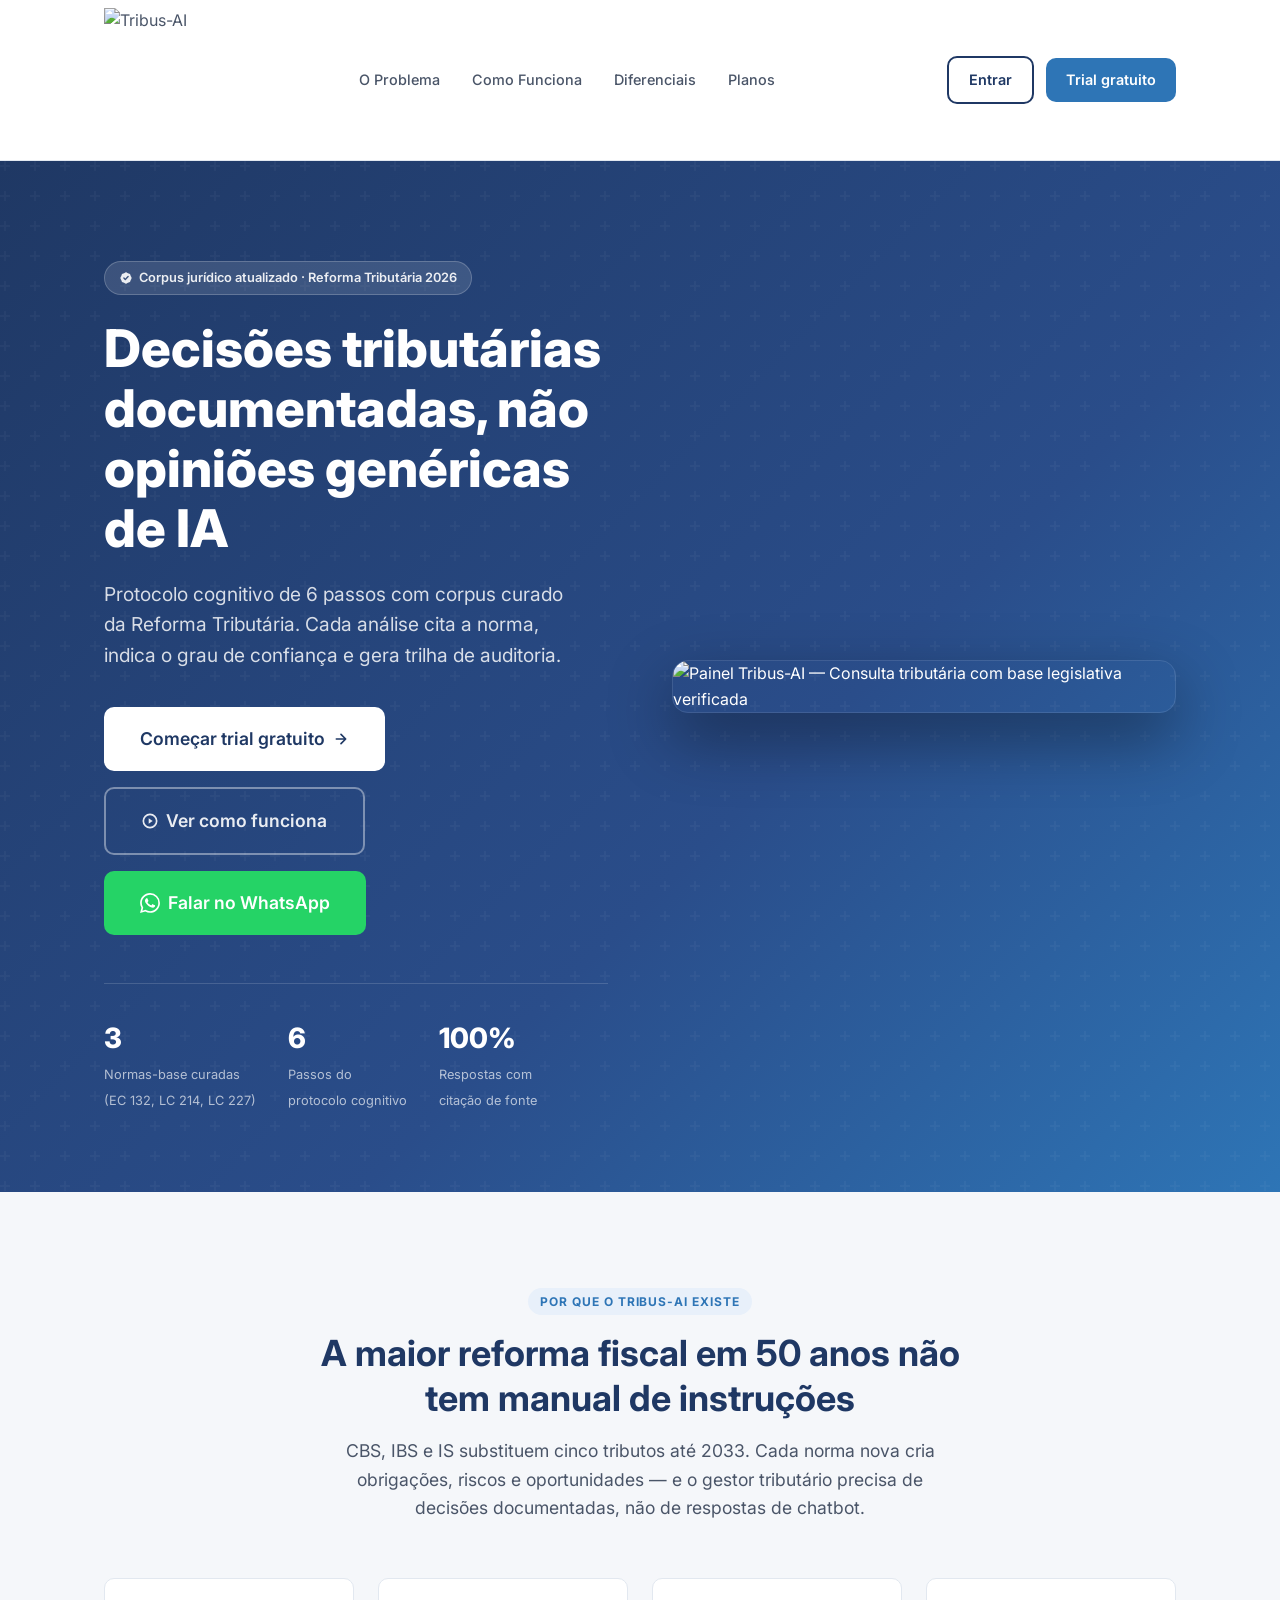
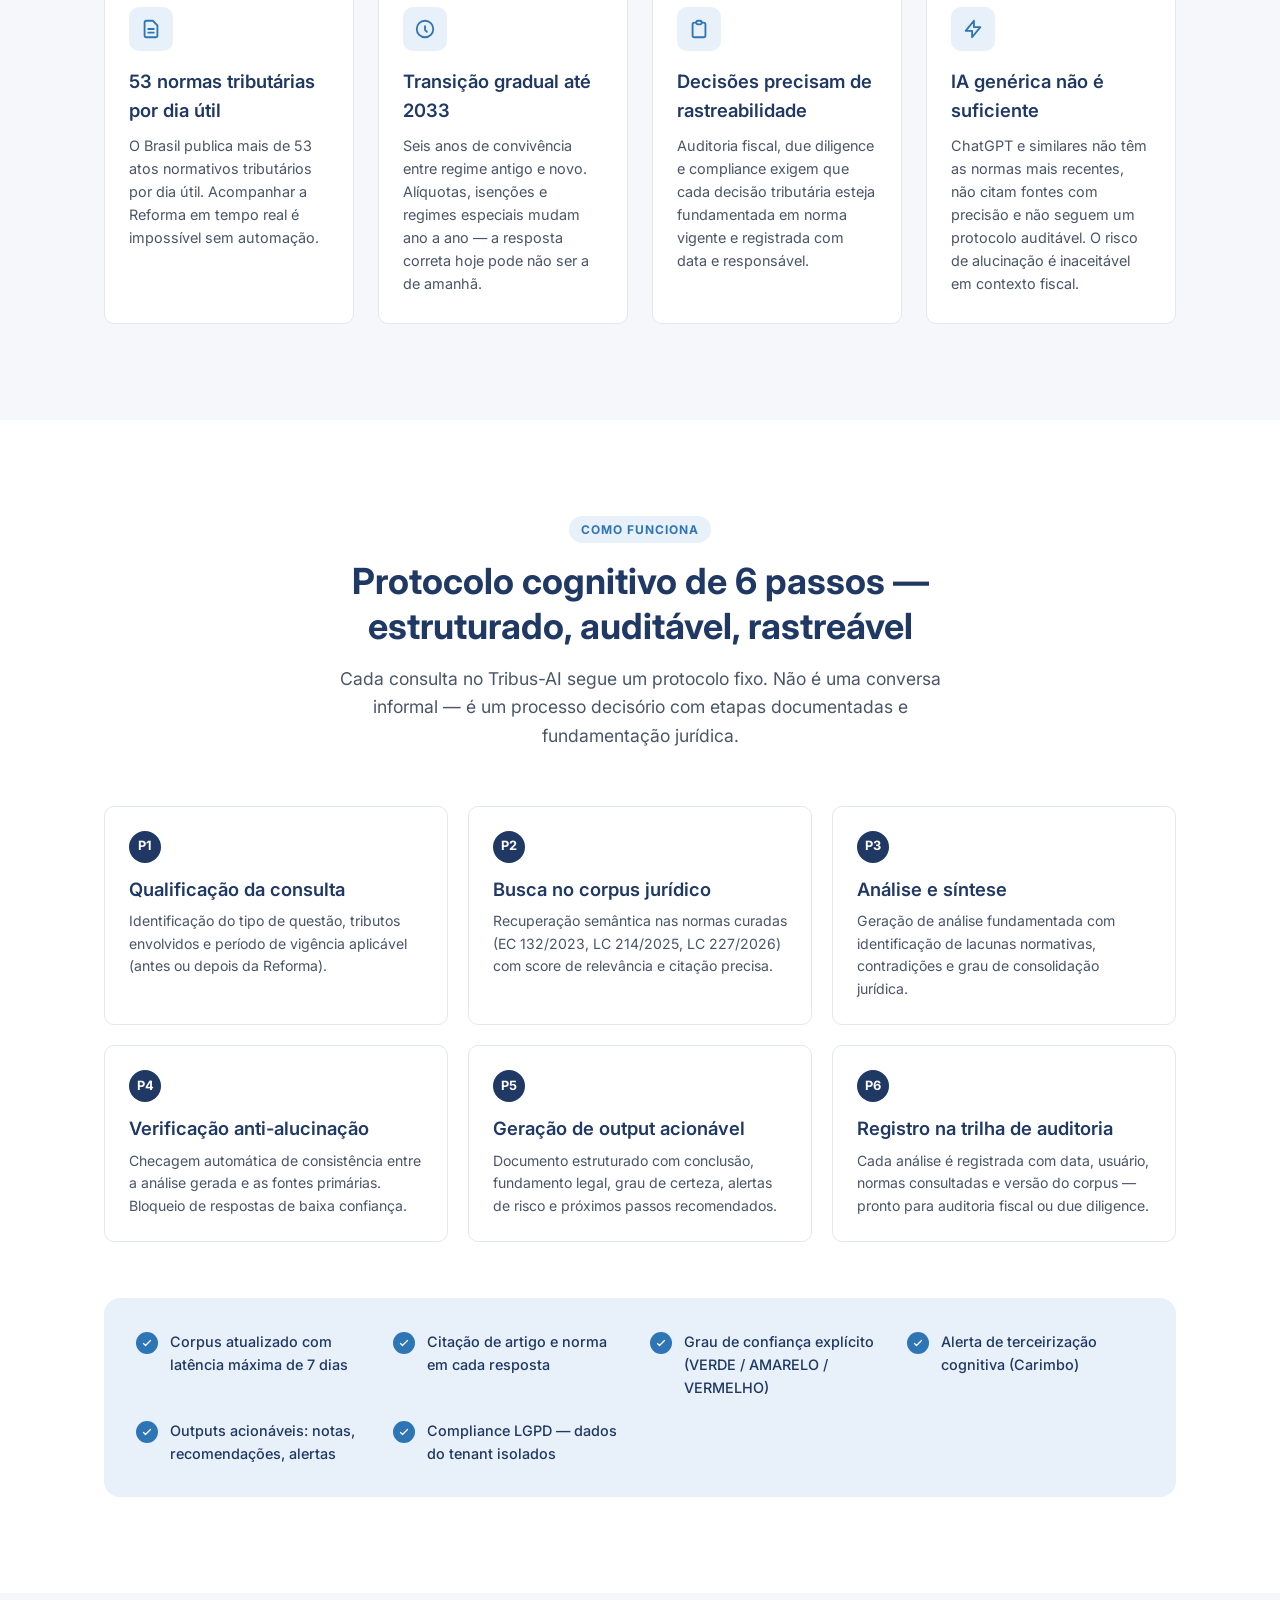
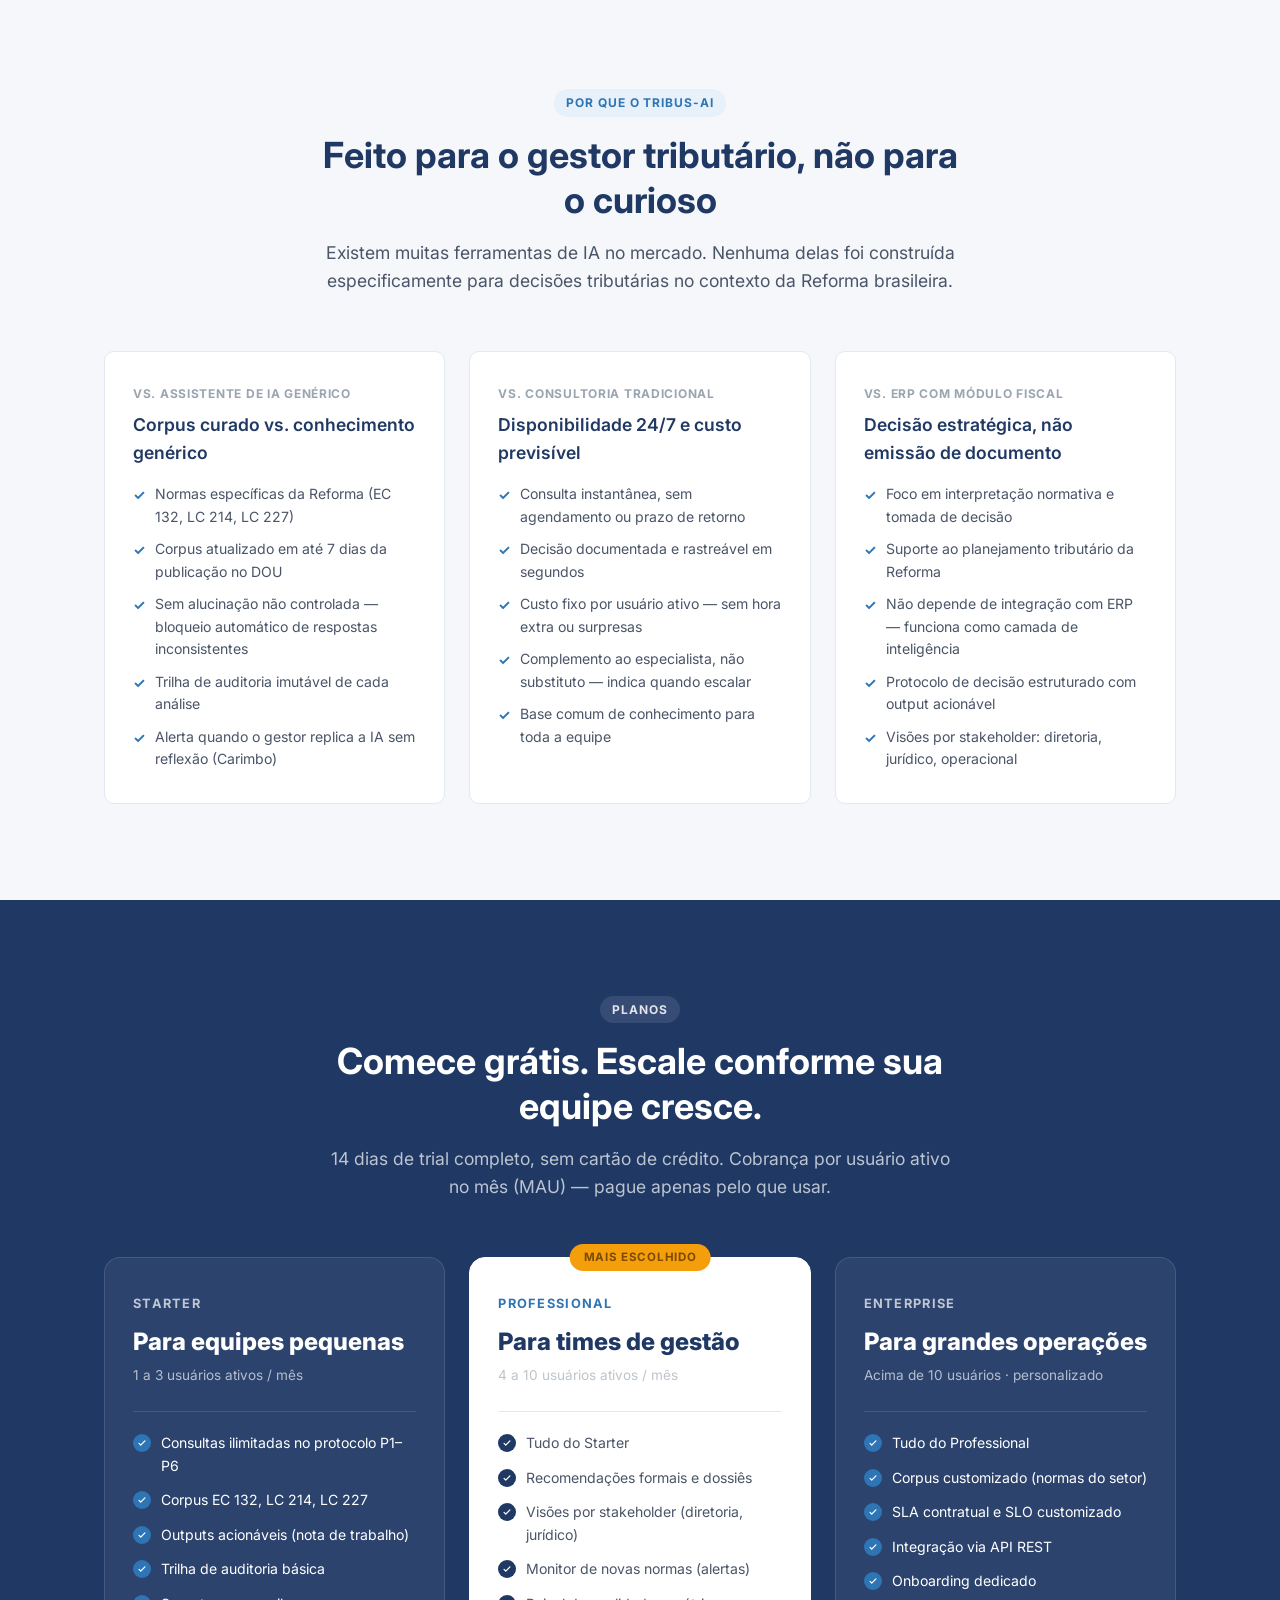
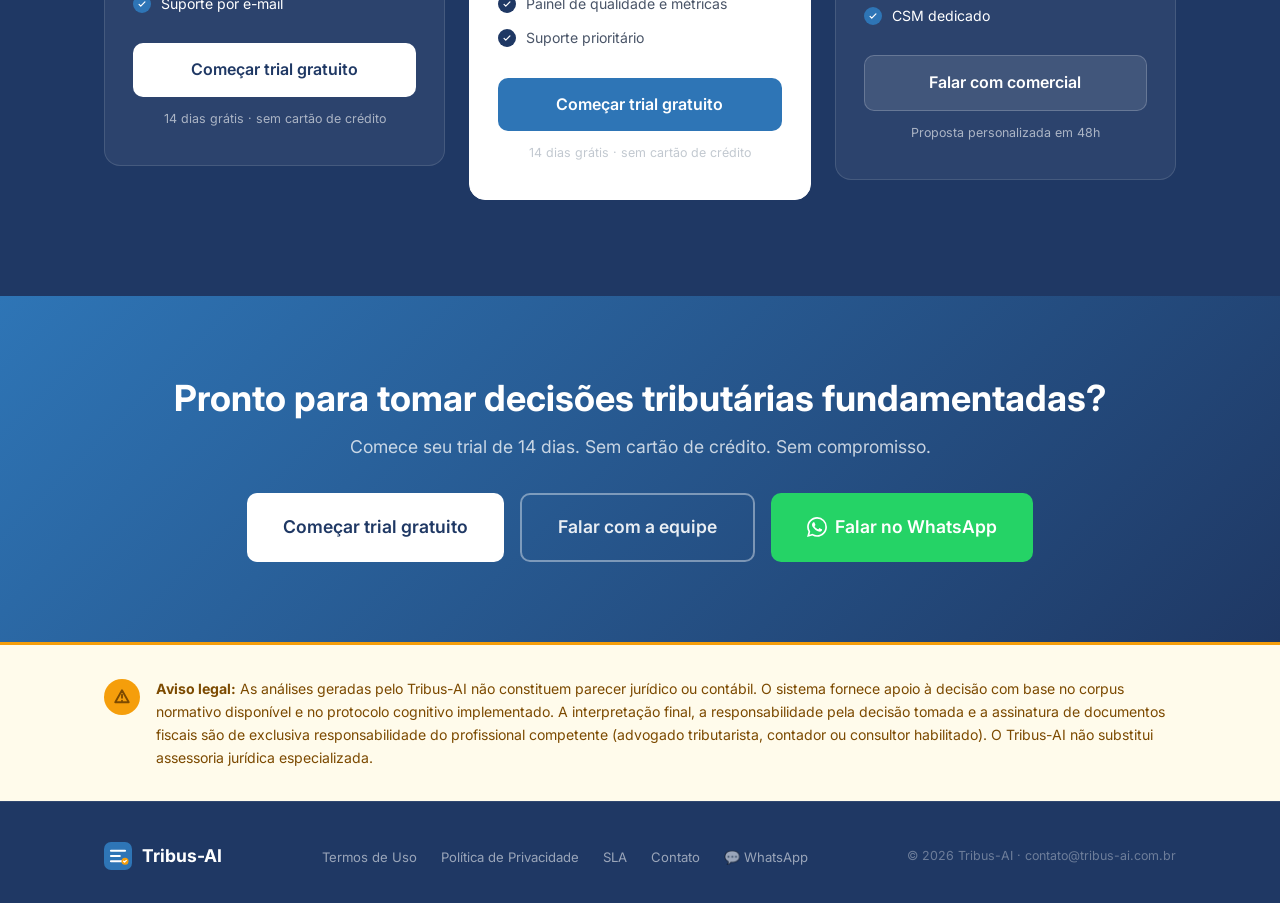
==== frontend/public/landing-page.html @ e9121a10 "fix: landing page raiz — route handler + HTML faltando em produção Substitui app/page.tsx por app/ro" ====
<!DOCTYPE html>
<html lang="pt-BR">
<head>
  <meta charset="UTF-8" />
  <meta name="viewport" content="width=device-width, initial-scale=1.0" />
  <meta name="description" content="Tribus-AI — Inteligência tributária para a Reforma. Protocolo cognitivo de 6 passos, corpus jurídico curado e trilha de auditoria para decisões tributárias documentadas." />
  <title>Tribus-AI — Inteligência Tributária para a Reforma</title>
  <link rel="preconnect" href="https://fonts.googleapis.com" />
  <link rel="preconnect" href="https://fonts.gstatic.com" crossorigin />
  <link href="https://fonts.googleapis.com/css2?family=Inter:wght@400;500;600;700;800&display=swap" rel="stylesheet" />
  <style>
    /* ── Reset & Base ───────────────────────────────────────────── */
    *, *::before, *::after { box-sizing: border-box; margin: 0; padding: 0; }

    :root {
      --azul-escuro:  #1F3864;
      --azul-medio:   #2E75B6;
      --azul-claro:   #E8F0FA;
      --cinza-claro:  #F5F7FA;
      --cinza-medio:  #9AA5B1;
      --cinza-texto:  #4A5568;
      --branco:       #FFFFFF;
      --borda:        #E2E8F0;
      --destaque:     #F59E0B;
      --fonte:        'Inter', system-ui, -apple-system, sans-serif;
      --raio:         10px;
      --sombra:       0 4px 24px rgba(31,56,100,.10);
    }

    html { scroll-behavior: smooth; }

    body {
      font-family: var(--fonte);
      color: var(--cinza-texto);
      background: var(--branco);
      line-height: 1.6;
      -webkit-font-smoothing: antialiased;
    }

    img { max-width: 100%; display: block; }
    a { color: inherit; text-decoration: none; }

    .container {
      width: 100%;
      max-width: 1120px;
      margin: 0 auto;
      padding: 0 24px;
    }

    /* ── Tipografia ─────────────────────────────────────────────── */
    h1 { font-size: clamp(2rem, 5vw, 3.25rem); font-weight: 800; line-height: 1.15; }
    h2 { font-size: clamp(1.5rem, 3vw, 2.25rem); font-weight: 700; line-height: 1.25; }
    h3 { font-size: 1.15rem; font-weight: 600; }
    p  { font-size: 1rem; }

    .label {
      display: inline-block;
      font-size: .75rem;
      font-weight: 700;
      letter-spacing: .08em;
      text-transform: uppercase;
      color: var(--azul-medio);
      background: var(--azul-claro);
      padding: 4px 12px;
      border-radius: 20px;
      margin-bottom: 16px;
    }

    /* ── Botões ─────────────────────────────────────────────────── */
    .btn {
      display: inline-flex;
      align-items: center;
      gap: 8px;
      padding: 14px 28px;
      border-radius: var(--raio);
      font-size: 1rem;
      font-weight: 600;
      cursor: pointer;
      transition: transform .15s, box-shadow .15s, opacity .15s;
      border: none;
      text-decoration: none;
    }
    .btn:hover { transform: translateY(-2px); box-shadow: 0 8px 24px rgba(0,0,0,.15); }
    .btn:active { transform: translateY(0); }

    .btn-primary {
      background: var(--azul-medio);
      color: var(--branco);
    }
    .btn-primary:hover { background: #2563a8; }

    .btn-outline {
      background: transparent;
      color: var(--azul-escuro);
      border: 2px solid var(--azul-escuro);
    }
    .btn-outline:hover { background: var(--azul-escuro); color: var(--branco); }

    .btn-white {
      background: var(--branco);
      color: var(--azul-escuro);
    }
    .btn-white:hover { background: var(--azul-claro); }

    .btn-whatsapp {
      display: inline-flex;
      align-items: center;
      gap: 8px;
      background-color: #25D366;
      color: #ffffff;
      padding: 14px 28px;
      border-radius: var(--raio);
      text-decoration: none;
      font-weight: 600;
      font-size: 1rem;
      transition: background-color 0.2s ease, transform .15s, box-shadow .15s;
      border: none;
      cursor: pointer;
    }
    .btn-whatsapp:hover {
      background-color: #1DA851;
      transform: translateY(-2px);
      box-shadow: 0 8px 24px rgba(0,0,0,.15);
    }
    .btn-whatsapp.btn-lg { padding: 18px 36px; font-size: 1.1rem; }

    .btn-lg { padding: 18px 36px; font-size: 1.1rem; }

    /* ── Nav ────────────────────────────────────────────────────── */
    nav {
      position: sticky;
      top: 0;
      z-index: 100;
      background: rgba(255,255,255,.95);
      backdrop-filter: blur(8px);
      border-bottom: 1px solid var(--borda);
      padding: 0;
    }
    .nav-inner {
      display: flex;
      align-items: center;
      justify-content: space-between;
      min-height: 64px;
      padding: 8px 0;
    }
    .logo {
      display: flex;
      align-items: center;
    }
    .logo img { height: 144px; width: auto; display: block; }
    .nav-links {
      display: flex;
      align-items: center;
      gap: 32px;
      list-style: none;
    }
    .nav-links a {
      font-size: .9rem;
      font-weight: 500;
      color: var(--cinza-texto);
      transition: color .15s;
    }
    .nav-links a:hover { color: var(--azul-medio); }
    .nav-cta { display: flex; gap: 12px; align-items: center; }
    .nav-mobile-toggle {
      display: none;
      background: none;
      border: none;
      cursor: pointer;
      padding: 4px;
      color: var(--azul-escuro);
    }

    @media (max-width: 768px) {
      .nav-links, .nav-cta { display: none; }
      .nav-mobile-toggle { display: block; }
      nav.open .nav-links,
      nav.open .nav-cta {
        display: flex;
        flex-direction: column;
        align-items: flex-start;
        padding: 16px 24px;
        gap: 16px;
        background: var(--branco);
        border-top: 1px solid var(--borda);
      }
      nav.open { display: block; }
      nav.open .nav-inner { flex-wrap: wrap; height: auto; padding: 12px 0; }
    }

    /* ── Hero ───────────────────────────────────────────────────── */
    #hero {
      background: linear-gradient(135deg, var(--azul-escuro) 0%, #2a4d8a 60%, var(--azul-medio) 100%);
      color: var(--branco);
      padding: 100px 0 80px;
      overflow: hidden;
      position: relative;
    }
    #hero::before {
      content: '';
      position: absolute;
      inset: 0;
      background: url("data:image/svg+xml,%3Csvg width='60' height='60' viewBox='0 0 60 60' xmlns='http://www.w3.org/2000/svg'%3E%3Cg fill='none' fill-rule='evenodd'%3E%3Cg fill='%23ffffff' fill-opacity='0.03'%3E%3Cpath d='M36 34v-4h-2v4h-4v2h4v4h2v-4h4v-2h-4zm0-30V0h-2v4h-4v2h4v4h2V6h4V4h-4zM6 34v-4H4v4H0v2h4v4h2v-4h4v-2H6zM6 4V0H4v4H0v2h4v4h2V6h4V4H6z'/%3E%3C/g%3E%3C/g%3E%3C/svg%3E");
      pointer-events: none;
    }
    .hero-grid {
      display: grid;
      grid-template-columns: 1fr 1fr;
      gap: 64px;
      align-items: center;
      position: relative;
    }
    .hero-badge {
      display: inline-flex;
      align-items: center;
      gap: 6px;
      background: rgba(255,255,255,.12);
      border: 1px solid rgba(255,255,255,.2);
      border-radius: 20px;
      padding: 6px 14px;
      font-size: .8rem;
      font-weight: 600;
      margin-bottom: 24px;
      color: rgba(255,255,255,.9);
    }
    #hero h1 { color: var(--branco); margin-bottom: 20px; }
    .hero-sub {
      font-size: 1.2rem;
      color: rgba(255,255,255,.82);
      margin-bottom: 36px;
      max-width: 480px;
    }
    .hero-actions { display: flex; gap: 16px; flex-wrap: wrap; }
    .hero-visual {
      border-radius: 16px;
      overflow: hidden;
      box-shadow: 0 24px 64px rgba(0,0,0,.4);
      border: 1px solid rgba(255,255,255,.1);
    }
    .hero-visual img { width: 100%; height: auto; display: block; }
    .hero-stats {
      display: flex;
      gap: 32px;
      margin-top: 48px;
      padding-top: 32px;
      border-top: 1px solid rgba(255,255,255,.15);
      flex-wrap: wrap;
    }
    .stat-item { }
    .stat-num {
      font-size: 1.75rem;
      font-weight: 800;
      color: var(--branco);
      display: block;
    }
    .stat-label {
      font-size: .8rem;
      color: rgba(255,255,255,.65);
    }

    @media (max-width: 768px) {
      #hero { padding: 64px 0 48px; }
      .hero-grid { grid-template-columns: 1fr; gap: 40px; }
      .hero-visual { display: none; }
    }

    /* ── Seções genéricas ───────────────────────────────────────── */
    section { padding: 96px 0; }
    .section-header { text-align: center; max-width: 640px; margin: 0 auto 56px; }
    .section-header h2 { color: var(--azul-escuro); margin-bottom: 16px; }
    .section-header p { font-size: 1.1rem; color: var(--cinza-texto); }

    /* ── Problema ───────────────────────────────────────────────── */
    #problema { background: var(--cinza-claro); }
    .problema-grid {
      display: grid;
      grid-template-columns: repeat(auto-fit, minmax(240px, 1fr));
      gap: 24px;
    }
    .problema-card {
      background: var(--branco);
      border: 1px solid var(--borda);
      border-radius: var(--raio);
      padding: 28px 24px;
      transition: box-shadow .2s;
    }
    .problema-card:hover { box-shadow: var(--sombra); }
    .problema-icon {
      width: 44px;
      height: 44px;
      border-radius: 10px;
      background: var(--azul-claro);
      display: flex;
      align-items: center;
      justify-content: center;
      margin-bottom: 16px;
    }
    .problema-card h3 { color: var(--azul-escuro); margin-bottom: 8px; }
    .problema-card p { font-size: .9rem; color: var(--cinza-texto); }

    /* ── Solução / P1-P6 ────────────────────────────────────────── */
    #solucao { background: var(--branco); }
    .passos-grid {
      display: grid;
      grid-template-columns: repeat(auto-fit, minmax(300px, 1fr));
      gap: 20px;
      margin-bottom: 56px;
    }
    .passo-card {
      border: 1px solid var(--borda);
      border-radius: var(--raio);
      padding: 24px;
      position: relative;
      transition: border-color .2s, box-shadow .2s;
    }
    .passo-card:hover {
      border-color: var(--azul-medio);
      box-shadow: 0 0 0 3px var(--azul-claro);
    }
    .passo-num {
      display: inline-flex;
      align-items: center;
      justify-content: center;
      width: 32px;
      height: 32px;
      border-radius: 50%;
      background: var(--azul-escuro);
      color: var(--branco);
      font-size: .8rem;
      font-weight: 700;
      margin-bottom: 12px;
    }
    .passo-card h3 { color: var(--azul-escuro); margin-bottom: 6px; }
    .passo-card p { font-size: .88rem; }

    .solucao-features {
      display: grid;
      grid-template-columns: repeat(auto-fit, minmax(220px, 1fr));
      gap: 20px;
      background: var(--azul-claro);
      border-radius: 16px;
      padding: 32px;
    }
    .feature-item {
      display: flex;
      align-items: flex-start;
      gap: 12px;
    }
    .feature-check {
      width: 22px;
      height: 22px;
      border-radius: 50%;
      background: var(--azul-medio);
      flex-shrink: 0;
      display: flex;
      align-items: center;
      justify-content: center;
      margin-top: 2px;
    }
    .feature-item p { font-size: .9rem; font-weight: 500; color: var(--azul-escuro); }

    /* ── Diferenciais ───────────────────────────────────────────── */
    #diferenciais { background: var(--cinza-claro); }
    .diferenciais-grid {
      display: grid;
      grid-template-columns: repeat(auto-fit, minmax(300px, 1fr));
      gap: 24px;
    }
    .diferencial-card {
      background: var(--branco);
      border-radius: var(--raio);
      padding: 32px 28px;
      border: 1px solid var(--borda);
    }
    .diferencial-vs {
      font-size: .75rem;
      font-weight: 700;
      text-transform: uppercase;
      letter-spacing: .06em;
      color: var(--cinza-medio);
      margin-bottom: 8px;
    }
    .diferencial-card h3 {
      color: var(--azul-escuro);
      font-size: 1.1rem;
      margin-bottom: 16px;
    }
    .diferencial-lista { list-style: none; display: flex; flex-direction: column; gap: 10px; }
    .diferencial-lista li {
      display: flex;
      align-items: flex-start;
      gap: 10px;
      font-size: .88rem;
    }
    .diferencial-lista li::before {
      content: '✓';
      color: var(--azul-medio);
      font-weight: 700;
      flex-shrink: 0;
      margin-top: 1px;
    }

    /* ── Preços ─────────────────────────────────────────────────── */
    #precos { background: var(--azul-escuro); }
    #precos .section-header h2 { color: var(--branco); }
    #precos .section-header p { color: rgba(255,255,255,.7); }
    #precos .label { background: rgba(255,255,255,.1); color: rgba(255,255,255,.85); }

    .precos-grid {
      display: grid;
      grid-template-columns: repeat(auto-fit, minmax(280px, 1fr));
      gap: 24px;
      align-items: start;
    }
    .preco-card {
      background: rgba(255,255,255,.06);
      border: 1px solid rgba(255,255,255,.12);
      border-radius: 16px;
      padding: 36px 28px;
      color: var(--branco);
      transition: transform .2s, box-shadow .2s;
    }
    .preco-card:hover { transform: translateY(-4px); box-shadow: 0 16px 40px rgba(0,0,0,.3); }
    .preco-card.destaque {
      background: var(--branco);
      color: var(--azul-escuro);
      border-color: var(--branco);
      position: relative;
    }
    .preco-badge {
      position: absolute;
      top: -14px;
      left: 50%;
      transform: translateX(-50%);
      background: var(--destaque);
      color: #7c4a00;
      font-size: .72rem;
      font-weight: 700;
      text-transform: uppercase;
      letter-spacing: .06em;
      padding: 4px 14px;
      border-radius: 20px;
      white-space: nowrap;
    }
    .preco-plano {
      font-size: .8rem;
      font-weight: 700;
      text-transform: uppercase;
      letter-spacing: .1em;
      margin-bottom: 8px;
      opacity: .7;
    }
    .preco-card.destaque .preco-plano { color: var(--azul-medio); opacity: 1; }
    .preco-card h3 {
      font-size: 1.5rem;
      font-weight: 800;
      margin-bottom: 4px;
    }
    .preco-usuarios {
      font-size: .85rem;
      opacity: .65;
      margin-bottom: 24px;
    }
    .preco-divider {
      border: none;
      border-top: 1px solid rgba(255,255,255,.12);
      margin: 20px 0;
    }
    .preco-card.destaque .preco-divider { border-color: var(--borda); }
    .preco-features { list-style: none; display: flex; flex-direction: column; gap: 12px; margin-bottom: 28px; }
    .preco-features li {
      display: flex;
      gap: 10px;
      font-size: .88rem;
      align-items: flex-start;
    }
    .preco-features li .ck {
      width: 18px;
      height: 18px;
      border-radius: 50%;
      background: var(--azul-medio);
      flex-shrink: 0;
      display: flex;
      align-items: center;
      justify-content: center;
      margin-top: 2px;
    }
    .preco-card.destaque .preco-features li .ck { background: var(--azul-escuro); }
    .preco-trial {
      text-align: center;
      font-size: .78rem;
      opacity: .6;
      margin-top: 12px;
    }

    /* ── Disclaimer ─────────────────────────────────────────────── */
    #disclaimer {
      background: #fffbeb;
      border-top: 3px solid var(--destaque);
      padding: 32px 0;
    }
    .disclaimer-inner {
      display: flex;
      gap: 16px;
      align-items: flex-start;
    }
    .disclaimer-icon {
      flex-shrink: 0;
      width: 36px;
      height: 36px;
      background: var(--destaque);
      border-radius: 50%;
      display: flex;
      align-items: center;
      justify-content: center;
      margin-top: 2px;
    }
    #disclaimer p {
      font-size: .88rem;
      color: #7c4a00;
      line-height: 1.65;
    }
    #disclaimer strong { font-weight: 700; }

    /* ── CTA final ──────────────────────────────────────────────── */
    #cta-final {
      background: linear-gradient(135deg, var(--azul-medio), var(--azul-escuro));
      padding: 80px 0;
      text-align: center;
    }
    #cta-final h2 { color: var(--branco); margin-bottom: 12px; }
    #cta-final p { color: rgba(255,255,255,.75); font-size: 1.1rem; margin-bottom: 32px; }
    .cta-actions { display: flex; gap: 16px; justify-content: center; flex-wrap: wrap; }

    /* ── Footer ─────────────────────────────────────────────────── */
    footer {
      background: var(--azul-escuro);
      border-top: 1px solid rgba(255,255,255,.08);
      padding: 40px 0 32px;
    }
    .footer-inner {
      display: flex;
      align-items: center;
      justify-content: space-between;
      flex-wrap: wrap;
      gap: 24px;
    }
    .footer-logo {
      display: flex;
      align-items: center;
      gap: 10px;
      color: var(--branco);
      font-weight: 700;
      font-size: 1.1rem;
    }
    .footer-links {
      display: flex;
      gap: 24px;
      flex-wrap: wrap;
      list-style: none;
    }
    .footer-links a {
      font-size: .82rem;
      color: rgba(255,255,255,.55);
      transition: color .15s;
    }
    .footer-links a:hover { color: rgba(255,255,255,.9); }
    .footer-copy {
      font-size: .78rem;
      color: rgba(255,255,255,.35);
    }

    /* ── Utilidades ─────────────────────────────────────────────── */
    .text-center { text-align: center; }
    .mt-4  { margin-top: 16px; }
    .mt-8  { margin-top: 32px; }
    .mt-12 { margin-top: 48px; }

    /* SVG check inline */
    .svg-check { display: block; }
  </style>
</head>
<body>

<!-- ═══════════════════════════ NAV ════════════════════════════════ -->
<nav id="nav">
  <div class="container">
    <div class="nav-inner">
      <a href="#" class="logo">
        <img src="/logo.png" alt="Tribus-AI" style="height:144px;width:auto;">
      </a>
      <ul class="nav-links">
        <li><a href="#problema">O Problema</a></li>
        <li><a href="#solucao">Como Funciona</a></li>
        <li><a href="#diferenciais">Diferenciais</a></li>
        <li><a href="#precos">Planos</a></li>
      </ul>
      <div class="nav-cta">
        <a href="/login" class="btn btn-outline" style="padding:10px 20px;font-size:.9rem;">Entrar</a>
        <a href="#" class="btn btn-primary" style="padding:10px 20px;font-size:.9rem;">Trial gratuito</a>
      </div>
      <button class="nav-mobile-toggle" id="menuBtn" aria-label="Menu">
        <svg width="24" height="24" fill="none" stroke="currentColor" stroke-width="2" viewBox="0 0 24 24">
          <path d="M3 12h18M3 6h18M3 18h18" stroke-linecap="round"/>
        </svg>
      </button>
    </div>
  </div>
</nav>

<!-- ════════════════════════════ HERO ══════════════════════════════ -->
<section id="hero">
  <div class="container">
    <div class="hero-grid">
      <div>
        <div class="hero-badge">
          <svg width="14" height="14" fill="currentColor" viewBox="0 0 20 20"><path fill-rule="evenodd" d="M6.267 3.455a3.066 3.066 0 001.745-.723 3.066 3.066 0 013.976 0 3.066 3.066 0 001.745.723 3.066 3.066 0 012.812 2.812c.051.643.304 1.254.723 1.745a3.066 3.066 0 010 3.976 3.066 3.066 0 00-.723 1.745 3.066 3.066 0 01-2.812 2.812 3.066 3.066 0 00-1.745.723 3.066 3.066 0 01-3.976 0 3.066 3.066 0 00-1.745-.723 3.066 3.066 0 01-2.812-2.812 3.066 3.066 0 00-.723-1.745 3.066 3.066 0 010-3.976 3.066 3.066 0 00.723-1.745 3.066 3.066 0 012.812-2.812zm7.44 5.252a1 1 0 00-1.414-1.414L9 10.586 7.707 9.293a1 1 0 00-1.414 1.414l2 2a1 1 0 001.414 0l4-4z" clip-rule="evenodd"/></svg>
          Corpus jurídico atualizado · Reforma Tributária 2026
        </div>
        <h1>Decisões tributárias documentadas, não opiniões genéricas de IA</h1>
        <p class="hero-sub">Protocolo cognitivo de 6 passos com corpus curado da Reforma Tributária. Cada análise cita a norma, indica o grau de confiança e gera trilha de auditoria.</p>
        <div class="hero-actions">
          <a href="#" class="btn btn-white btn-lg">
            Começar trial gratuito
            <svg width="16" height="16" fill="none" stroke="currentColor" stroke-width="2.5" viewBox="0 0 24 24"><path d="M5 12h14M12 5l7 7-7 7" stroke-linecap="round" stroke-linejoin="round"/></svg>
          </a>
          <a href="#solucao" class="btn btn-outline btn-lg" style="border-color:rgba(255,255,255,.4);color:rgba(255,255,255,.9);">
            <svg width="16" height="16" fill="none" stroke="currentColor" stroke-width="2.5" viewBox="0 0 24 24"><circle cx="12" cy="12" r="10"/><path d="M10 8l6 4-6 4V8z" fill="currentColor" stroke="none"/></svg>
            Ver como funciona
          </a>
          <!-- TODO: substituir pelo número real (DEC-11 — número WhatsApp Business dedicado ao Tribus-AI) -->
          <a
            href="https://wa.me/5511999999999?text=Ol%C3%A1%2C%20tenho%20interesse%20no%20Tribus-AI"
            target="_blank"
            rel="noopener noreferrer"
            class="btn-whatsapp btn-lg"
            aria-label="Conversar no WhatsApp"
          >
            <svg width="20" height="20" viewBox="0 0 24 24" fill="currentColor" aria-hidden="true">
              <path d="M17.472 14.382c-.297-.149-1.758-.867-2.03-.967-.273-.099-.471-.148-.67.15-.197.297-.767.966-.94 1.164-.173.199-.347.223-.644.075-.297-.15-1.255-.463-2.39-1.475-.883-.788-1.48-1.761-1.653-2.059-.173-.297-.018-.458.13-.606.134-.133.298-.347.446-.52.149-.174.198-.298.298-.497.099-.198.05-.371-.025-.52-.075-.149-.669-1.612-.916-2.207-.242-.579-.487-.5-.669-.51-.173-.008-.371-.01-.57-.01-.198 0-.52.074-.792.372-.272.297-1.04 1.016-1.04 2.479 0 1.462 1.065 2.875 1.213 3.074.149.198 2.096 3.2 5.077 4.487.709.306 1.262.489 1.694.625.712.227 1.36.195 1.871.118.571-.085 1.758-.719 2.006-1.413.248-.694.248-1.289.173-1.413-.074-.124-.272-.198-.57-.347m-5.421 7.403h-.004a9.87 9.87 0 01-5.031-1.378l-.361-.214-3.741.982.998-3.648-.235-.374a9.86 9.86 0 01-1.51-5.26c.001-5.45 4.436-9.884 9.888-9.884 2.64 0 5.122 1.03 6.988 2.898a9.825 9.825 0 012.893 6.994c-.003 5.45-4.437 9.884-9.885 9.884m8.413-18.297A11.815 11.815 0 0012.05 0C5.495 0 .16 5.335.157 11.892c0 2.096.547 4.142 1.588 5.945L.057 24l6.305-1.654a11.882 11.882 0 005.683 1.448h.005c6.554 0 11.89-5.335 11.893-11.893a11.821 11.821 0 00-3.48-8.413z"/>
            </svg>
            Falar no WhatsApp
          </a>
        </div>
        <div class="hero-stats">
          <div class="stat-item">
            <span class="stat-num">3</span>
            <span class="stat-label">Normas-base curadas<br>(EC 132, LC 214, LC 227)</span>
          </div>
          <div class="stat-item">
            <span class="stat-num">6</span>
            <span class="stat-label">Passos do<br>protocolo cognitivo</span>
          </div>
          <div class="stat-item">
            <span class="stat-num">100%</span>
            <span class="stat-label">Respostas com<br>citação de fonte</span>
          </div>
        </div>
      </div>
      <div class="hero-visual">
        <img src="/app-screenshot.png" alt="Painel Tribus-AI — Consulta tributária com base legislativa verificada">
      </div>
    </div>
  </div>
</section>

<!-- ════════════════════════ PROBLEMA ══════════════════════════════ -->
<section id="problema">
  <div class="container">
    <div class="section-header">
      <span class="label">Por que o Tribus-AI existe</span>
      <h2>A maior reforma fiscal em 50 anos não tem manual de instruções</h2>
      <p>CBS, IBS e IS substituem cinco tributos até 2033. Cada norma nova cria obrigações, riscos e oportunidades — e o gestor tributário precisa de decisões documentadas, não de respostas de chatbot.</p>
    </div>
    <div class="problema-grid">
      <div class="problema-card">
        <div class="problema-icon">
          <svg width="22" height="22" fill="none" stroke="#2E75B6" stroke-width="2" viewBox="0 0 24 24"><path d="M9 12h6M9 16h6M17 21H7a2 2 0 01-2-2V5a2 2 0 012-2h7l5 5v11a2 2 0 01-2 2z" stroke-linecap="round" stroke-linejoin="round"/></svg>
        </div>
        <h3>53 normas tributárias por dia útil</h3>
        <p>O Brasil publica mais de 53 atos normativos tributários por dia útil. Acompanhar a Reforma em tempo real é impossível sem automação.</p>
      </div>
      <div class="problema-card">
        <div class="problema-icon">
          <svg width="22" height="22" fill="none" stroke="#2E75B6" stroke-width="2" viewBox="0 0 24 24"><path d="M12 9v4l2 2M12 3a9 9 0 110 18A9 9 0 0112 3z" stroke-linecap="round" stroke-linejoin="round"/></svg>
        </div>
        <h3>Transição gradual até 2033</h3>
        <p>Seis anos de convivência entre regime antigo e novo. Alíquotas, isenções e regimes especiais mudam ano a ano — a resposta correta hoje pode não ser a de amanhã.</p>
      </div>
      <div class="problema-card">
        <div class="problema-icon">
          <svg width="22" height="22" fill="none" stroke="#2E75B6" stroke-width="2" viewBox="0 0 24 24"><path d="M9 5H7a2 2 0 00-2 2v12a2 2 0 002 2h10a2 2 0 002-2V7a2 2 0 00-2-2h-2M9 5a2 2 0 002 2h2a2 2 0 002-2M9 5a2 2 0 012-2h2a2 2 0 012 2" stroke-linecap="round" stroke-linejoin="round"/></svg>
        </div>
        <h3>Decisões precisam de rastreabilidade</h3>
        <p>Auditoria fiscal, due diligence e compliance exigem que cada decisão tributária esteja fundamentada em norma vigente e registrada com data e responsável.</p>
      </div>
      <div class="problema-card">
        <div class="problema-icon">
          <svg width="22" height="22" fill="none" stroke="#2E75B6" stroke-width="2" viewBox="0 0 24 24"><path d="M13 10V3L4 14h7v7l9-11h-7z" stroke-linecap="round" stroke-linejoin="round"/></svg>
        </div>
        <h3>IA genérica não é suficiente</h3>
        <p>ChatGPT e similares não têm as normas mais recentes, não citam fontes com precisão e não seguem um protocolo auditável. O risco de alucinação é inaceitável em contexto fiscal.</p>
      </div>
    </div>
  </div>
</section>

<!-- ═════════════════════════ SOLUÇÃO ═══════════════════════════════ -->
<section id="solucao">
  <div class="container">
    <div class="section-header">
      <span class="label">Como funciona</span>
      <h2>Protocolo cognitivo de 6 passos — estruturado, auditável, rastreável</h2>
      <p>Cada consulta no Tribus-AI segue um protocolo fixo. Não é uma conversa informal — é um processo decisório com etapas documentadas e fundamentação jurídica.</p>
    </div>
    <div class="passos-grid">
      <div class="passo-card">
        <div class="passo-num">P1</div>
        <h3>Qualificação da consulta</h3>
        <p>Identificação do tipo de questão, tributos envolvidos e período de vigência aplicável (antes ou depois da Reforma).</p>
      </div>
      <div class="passo-card">
        <div class="passo-num">P2</div>
        <h3>Busca no corpus jurídico</h3>
        <p>Recuperação semântica nas normas curadas (EC 132/2023, LC 214/2025, LC 227/2026) com score de relevância e citação precisa.</p>
      </div>
      <div class="passo-card">
        <div class="passo-num">P3</div>
        <h3>Análise e síntese</h3>
        <p>Geração de análise fundamentada com identificação de lacunas normativas, contradições e grau de consolidação jurídica.</p>
      </div>
      <div class="passo-card">
        <div class="passo-num">P4</div>
        <h3>Verificação anti-alucinação</h3>
        <p>Checagem automática de consistência entre a análise gerada e as fontes primárias. Bloqueio de respostas de baixa confiança.</p>
      </div>
      <div class="passo-card">
        <div class="passo-num">P5</div>
        <h3>Geração de output acionável</h3>
        <p>Documento estruturado com conclusão, fundamento legal, grau de certeza, alertas de risco e próximos passos recomendados.</p>
      </div>
      <div class="passo-card">
        <div class="passo-num">P6</div>
        <h3>Registro na trilha de auditoria</h3>
        <p>Cada análise é registrada com data, usuário, normas consultadas e versão do corpus — pronto para auditoria fiscal ou due diligence.</p>
      </div>
    </div>
    <div class="solucao-features">
      <div class="feature-item">
        <div class="feature-check">
          <svg class="svg-check" width="12" height="12" fill="none" stroke="white" stroke-width="2.5" viewBox="0 0 24 24"><path d="M5 13l4 4L19 7" stroke-linecap="round" stroke-linejoin="round"/></svg>
        </div>
        <p>Corpus atualizado com latência máxima de 7 dias</p>
      </div>
      <div class="feature-item">
        <div class="feature-check">
          <svg class="svg-check" width="12" height="12" fill="none" stroke="white" stroke-width="2.5" viewBox="0 0 24 24"><path d="M5 13l4 4L19 7" stroke-linecap="round" stroke-linejoin="round"/></svg>
        </div>
        <p>Citação de artigo e norma em cada resposta</p>
      </div>
      <div class="feature-item">
        <div class="feature-check">
          <svg class="svg-check" width="12" height="12" fill="none" stroke="white" stroke-width="2.5" viewBox="0 0 24 24"><path d="M5 13l4 4L19 7" stroke-linecap="round" stroke-linejoin="round"/></svg>
        </div>
        <p>Grau de confiança explícito (VERDE / AMARELO / VERMELHO)</p>
      </div>
      <div class="feature-item">
        <div class="feature-check">
          <svg class="svg-check" width="12" height="12" fill="none" stroke="white" stroke-width="2.5" viewBox="0 0 24 24"><path d="M5 13l4 4L19 7" stroke-linecap="round" stroke-linejoin="round"/></svg>
        </div>
        <p>Alerta de terceirização cognitiva (Carimbo)</p>
      </div>
      <div class="feature-item">
        <div class="feature-check">
          <svg class="svg-check" width="12" height="12" fill="none" stroke="white" stroke-width="2.5" viewBox="0 0 24 24"><path d="M5 13l4 4L19 7" stroke-linecap="round" stroke-linejoin="round"/></svg>
        </div>
        <p>Outputs acionáveis: notas, recomendações, alertas</p>
      </div>
      <div class="feature-item">
        <div class="feature-check">
          <svg class="svg-check" width="12" height="12" fill="none" stroke="white" stroke-width="2.5" viewBox="0 0 24 24"><path d="M5 13l4 4L19 7" stroke-linecap="round" stroke-linejoin="round"/></svg>
        </div>
        <p>Compliance LGPD — dados do tenant isolados</p>
      </div>
    </div>
  </div>
</section>

<!-- ══════════════════════ DIFERENCIAIS ════════════════════════════ -->
<section id="diferenciais">
  <div class="container">
    <div class="section-header">
      <span class="label">Por que o Tribus-AI</span>
      <h2>Feito para o gestor tributário, não para o curioso</h2>
      <p>Existem muitas ferramentas de IA no mercado. Nenhuma delas foi construída especificamente para decisões tributárias no contexto da Reforma brasileira.</p>
    </div>
    <div class="diferenciais-grid">
      <div class="diferencial-card">
        <div class="diferencial-vs">vs. Assistente de IA genérico</div>
        <h3>Corpus curado vs. conhecimento genérico</h3>
        <ul class="diferencial-lista">
          <li>Normas específicas da Reforma (EC 132, LC 214, LC 227)</li>
          <li>Corpus atualizado em até 7 dias da publicação no DOU</li>
          <li>Sem alucinação não controlada — bloqueio automático de respostas inconsistentes</li>
          <li>Trilha de auditoria imutável de cada análise</li>
          <li>Alerta quando o gestor replica a IA sem reflexão (Carimbo)</li>
        </ul>
      </div>
      <div class="diferencial-card">
        <div class="diferencial-vs">vs. Consultoria tradicional</div>
        <h3>Disponibilidade 24/7 e custo previsível</h3>
        <ul class="diferencial-lista">
          <li>Consulta instantânea, sem agendamento ou prazo de retorno</li>
          <li>Decisão documentada e rastreável em segundos</li>
          <li>Custo fixo por usuário ativo — sem hora extra ou surpresas</li>
          <li>Complemento ao especialista, não substituto — indica quando escalar</li>
          <li>Base comum de conhecimento para toda a equipe</li>
        </ul>
      </div>
      <div class="diferencial-card">
        <div class="diferencial-vs">vs. ERP com módulo fiscal</div>
        <h3>Decisão estratégica, não emissão de documento</h3>
        <ul class="diferencial-lista">
          <li>Foco em interpretação normativa e tomada de decisão</li>
          <li>Suporte ao planejamento tributário da Reforma</li>
          <li>Não depende de integração com ERP — funciona como camada de inteligência</li>
          <li>Protocolo de decisão estruturado com output acionável</li>
          <li>Visões por stakeholder: diretoria, jurídico, operacional</li>
        </ul>
      </div>
    </div>
  </div>
</section>

<!-- ══════════════════════════ PREÇOS ═══════════════════════════════ -->
<section id="precos">
  <div class="container">
    <div class="section-header">
      <span class="label">Planos</span>
      <h2>Comece grátis. Escale conforme sua equipe cresce.</h2>
      <p>14 dias de trial completo, sem cartão de crédito. Cobrança por usuário ativo no mês (MAU) — pague apenas pelo que usar.</p>
    </div>
    <div class="precos-grid">

      <div class="preco-card">
        <div class="preco-plano">Starter</div>
        <h3>Para equipes pequenas</h3>
        <p class="preco-usuarios">1 a 3 usuários ativos / mês</p>
        <hr class="preco-divider">
        <ul class="preco-features">
          <li><span class="ck"><svg width="10" height="10" fill="none" stroke="white" stroke-width="3" viewBox="0 0 24 24"><path d="M5 13l4 4L19 7" stroke-linecap="round" stroke-linejoin="round"/></svg></span>Consultas ilimitadas no protocolo P1–P6</li>
          <li><span class="ck"><svg width="10" height="10" fill="none" stroke="white" stroke-width="3" viewBox="0 0 24 24"><path d="M5 13l4 4L19 7" stroke-linecap="round" stroke-linejoin="round"/></svg></span>Corpus EC 132, LC 214, LC 227</li>
          <li><span class="ck"><svg width="10" height="10" fill="none" stroke="white" stroke-width="3" viewBox="0 0 24 24"><path d="M5 13l4 4L19 7" stroke-linecap="round" stroke-linejoin="round"/></svg></span>Outputs acionáveis (nota de trabalho)</li>
          <li><span class="ck"><svg width="10" height="10" fill="none" stroke="white" stroke-width="3" viewBox="0 0 24 24"><path d="M5 13l4 4L19 7" stroke-linecap="round" stroke-linejoin="round"/></svg></span>Trilha de auditoria básica</li>
          <li><span class="ck"><svg width="10" height="10" fill="none" stroke="white" stroke-width="3" viewBox="0 0 24 24"><path d="M5 13l4 4L19 7" stroke-linecap="round" stroke-linejoin="round"/></svg></span>Suporte por e-mail</li>
        </ul>
        <a href="#" class="btn btn-white" style="width:100%;justify-content:center;">Começar trial gratuito</a>
        <p class="preco-trial">14 dias grátis · sem cartão de crédito</p>
      </div>

      <div class="preco-card destaque">
        <div class="preco-badge">Mais escolhido</div>
        <div class="preco-plano">Professional</div>
        <h3>Para times de gestão</h3>
        <p class="preco-usuarios" style="color:var(--cinza-medio);">4 a 10 usuários ativos / mês</p>
        <hr class="preco-divider">
        <ul class="preco-features" style="color:var(--cinza-texto);">
          <li><span class="ck"><svg width="10" height="10" fill="none" stroke="white" stroke-width="3" viewBox="0 0 24 24"><path d="M5 13l4 4L19 7" stroke-linecap="round" stroke-linejoin="round"/></svg></span>Tudo do Starter</li>
          <li><span class="ck"><svg width="10" height="10" fill="none" stroke="white" stroke-width="3" viewBox="0 0 24 24"><path d="M5 13l4 4L19 7" stroke-linecap="round" stroke-linejoin="round"/></svg></span>Recomendações formais e dossiês</li>
          <li><span class="ck"><svg width="10" height="10" fill="none" stroke="white" stroke-width="3" viewBox="0 0 24 24"><path d="M5 13l4 4L19 7" stroke-linecap="round" stroke-linejoin="round"/></svg></span>Visões por stakeholder (diretoria, jurídico)</li>
          <li><span class="ck"><svg width="10" height="10" fill="none" stroke="white" stroke-width="3" viewBox="0 0 24 24"><path d="M5 13l4 4L19 7" stroke-linecap="round" stroke-linejoin="round"/></svg></span>Monitor de novas normas (alertas)</li>
          <li><span class="ck"><svg width="10" height="10" fill="none" stroke="white" stroke-width="3" viewBox="0 0 24 24"><path d="M5 13l4 4L19 7" stroke-linecap="round" stroke-linejoin="round"/></svg></span>Painel de qualidade e métricas</li>
          <li><span class="ck"><svg width="10" height="10" fill="none" stroke="white" stroke-width="3" viewBox="0 0 24 24"><path d="M5 13l4 4L19 7" stroke-linecap="round" stroke-linejoin="round"/></svg></span>Suporte prioritário</li>
        </ul>
        <a href="#" class="btn btn-primary" style="width:100%;justify-content:center;">Começar trial gratuito</a>
        <p class="preco-trial" style="color:var(--cinza-medio);">14 dias grátis · sem cartão de crédito</p>
      </div>

      <div class="preco-card">
        <div class="preco-plano">Enterprise</div>
        <h3>Para grandes operações</h3>
        <p class="preco-usuarios">Acima de 10 usuários · personalizado</p>
        <hr class="preco-divider">
        <ul class="preco-features">
          <li><span class="ck"><svg width="10" height="10" fill="none" stroke="white" stroke-width="3" viewBox="0 0 24 24"><path d="M5 13l4 4L19 7" stroke-linecap="round" stroke-linejoin="round"/></svg></span>Tudo do Professional</li>
          <li><span class="ck"><svg width="10" height="10" fill="none" stroke="white" stroke-width="3" viewBox="0 0 24 24"><path d="M5 13l4 4L19 7" stroke-linecap="round" stroke-linejoin="round"/></svg></span>Corpus customizado (normas do setor)</li>
          <li><span class="ck"><svg width="10" height="10" fill="none" stroke="white" stroke-width="3" viewBox="0 0 24 24"><path d="M5 13l4 4L19 7" stroke-linecap="round" stroke-linejoin="round"/></svg></span>SLA contratual e SLO customizado</li>
          <li><span class="ck"><svg width="10" height="10" fill="none" stroke="white" stroke-width="3" viewBox="0 0 24 24"><path d="M5 13l4 4L19 7" stroke-linecap="round" stroke-linejoin="round"/></svg></span>Integração via API REST</li>
          <li><span class="ck"><svg width="10" height="10" fill="none" stroke="white" stroke-width="3" viewBox="0 0 24 24"><path d="M5 13l4 4L19 7" stroke-linecap="round" stroke-linejoin="round"/></svg></span>Onboarding dedicado</li>
          <li><span class="ck"><svg width="10" height="10" fill="none" stroke="white" stroke-width="3" viewBox="0 0 24 24"><path d="M5 13l4 4L19 7" stroke-linecap="round" stroke-linejoin="round"/></svg></span>CSM dedicado</li>
        </ul>
        <a href="mailto:contato@tribus-ai.com.br" class="btn" style="width:100%;justify-content:center;background:rgba(255,255,255,.1);color:white;border:1px solid rgba(255,255,255,.2);">Falar com comercial</a>
        <p class="preco-trial">Proposta personalizada em 48h</p>
      </div>

    </div>
  </div>
</section>

<!-- ══════════════════════ CTA FINAL ═══════════════════════════════ -->
<section id="cta-final">
  <div class="container">
    <h2>Pronto para tomar decisões tributárias fundamentadas?</h2>
    <p>Comece seu trial de 14 dias. Sem cartão de crédito. Sem compromisso.</p>
    <div class="cta-actions">
      <a href="#" class="btn btn-white btn-lg">Começar trial gratuito</a>
      <a href="mailto:contato@tribus-ai.com.br" class="btn btn-outline btn-lg" style="border-color:rgba(255,255,255,.4);color:rgba(255,255,255,.9);">Falar com a equipe</a>
      <!-- TODO: substituir pelo número real (DEC-11 — número WhatsApp Business dedicado ao Tribus-AI) -->
      <a
        href="https://wa.me/5511999999999?text=Ol%C3%A1%2C%20tenho%20interesse%20no%20Tribus-AI"
        target="_blank"
        rel="noopener noreferrer"
        class="btn-whatsapp btn-lg"
        aria-label="Conversar no WhatsApp"
      >
        <svg width="20" height="20" viewBox="0 0 24 24" fill="currentColor" aria-hidden="true">
          <path d="M17.472 14.382c-.297-.149-1.758-.867-2.03-.967-.273-.099-.471-.148-.67.15-.197.297-.767.966-.94 1.164-.173.199-.347.223-.644.075-.297-.15-1.255-.463-2.39-1.475-.883-.788-1.48-1.761-1.653-2.059-.173-.297-.018-.458.13-.606.134-.133.298-.347.446-.52.149-.174.198-.298.298-.497.099-.198.05-.371-.025-.52-.075-.149-.669-1.612-.916-2.207-.242-.579-.487-.5-.669-.51-.173-.008-.371-.01-.57-.01-.198 0-.52.074-.792.372-.272.297-1.04 1.016-1.04 2.479 0 1.462 1.065 2.875 1.213 3.074.149.198 2.096 3.2 5.077 4.487.709.306 1.262.489 1.694.625.712.227 1.36.195 1.871.118.571-.085 1.758-.719 2.006-1.413.248-.694.248-1.289.173-1.413-.074-.124-.272-.198-.57-.347m-5.421 7.403h-.004a9.87 9.87 0 01-5.031-1.378l-.361-.214-3.741.982.998-3.648-.235-.374a9.86 9.86 0 01-1.51-5.26c.001-5.45 4.436-9.884 9.888-9.884 2.64 0 5.122 1.03 6.988 2.898a9.825 9.825 0 012.893 6.994c-.003 5.45-4.437 9.884-9.885 9.884m8.413-18.297A11.815 11.815 0 0012.05 0C5.495 0 .16 5.335.157 11.892c0 2.096.547 4.142 1.588 5.945L.057 24l6.305-1.654a11.882 11.882 0 005.683 1.448h.005c6.554 0 11.89-5.335 11.893-11.893a11.821 11.821 0 00-3.48-8.413z"/>
        </svg>
        Falar no WhatsApp
      </a>
    </div>
  </div>
</section>

<!-- ═══════════════════════ DISCLAIMER ════════════════════════════ -->
<section id="disclaimer">
  <div class="container">
    <div class="disclaimer-inner">
      <div class="disclaimer-icon">
        <svg width="18" height="18" fill="none" stroke="#7c4a00" stroke-width="2.5" viewBox="0 0 24 24"><path d="M12 9v4M12 17h.01M12 3l9 16H3L12 3z" stroke-linecap="round" stroke-linejoin="round"/></svg>
      </div>
      <p><strong>Aviso legal:</strong> As análises geradas pelo Tribus-AI não constituem parecer jurídico ou contábil. O sistema fornece apoio à decisão com base no corpus normativo disponível e no protocolo cognitivo implementado. A interpretação final, a responsabilidade pela decisão tomada e a assinatura de documentos fiscais são de exclusiva responsabilidade do profissional competente (advogado tributarista, contador ou consultor habilitado). O Tribus-AI não substitui assessoria jurídica especializada.</p>
    </div>
  </div>
</section>

<!-- ══════════════════════════ FOOTER ══════════════════════════════ -->
<footer>
  <div class="container">
    <div class="footer-inner">
      <a href="#" class="footer-logo">
        <svg width="28" height="28" viewBox="0 0 32 32" fill="none" xmlns="http://www.w3.org/2000/svg">
          <rect width="32" height="32" rx="8" fill="#2E75B6"/>
          <path d="M8 10h16M8 16h10M8 22h13" stroke="white" stroke-width="2.5" stroke-linecap="round"/>
          <circle cx="24" cy="22" r="4" fill="#F59E0B"/>
          <path d="M22.5 22l1 1 2-2" stroke="white" stroke-width="1.5" stroke-linecap="round" stroke-linejoin="round"/>
        </svg>
        Tribus-AI
      </a>
      <ul class="footer-links">
        <li><a href="#">Termos de Uso</a></li>
        <li><a href="#">Política de Privacidade</a></li>
        <li><a href="#">SLA</a></li>
        <li><a href="mailto:contato@tribus-ai.com.br">Contato</a></li>
        <!-- TODO: substituir pelo número real (DEC-11) -->
        <li><a href="https://wa.me/5511999999999?text=Ol%C3%A1%2C%20tenho%20interesse%20no%20Tribus-AI" target="_blank" rel="noopener noreferrer">💬 WhatsApp</a></li>
      </ul>
      <span class="footer-copy">© 2026 Tribus-AI · contato@tribus-ai.com.br</span>
    </div>
  </div>
</footer>

<script>
  // Mobile nav toggle
  document.getElementById('menuBtn').addEventListener('click', () => {
    document.getElementById('nav').classList.toggle('open');
  });

  // Fechar nav ao clicar em link
  document.querySelectorAll('#nav a').forEach(link => {
    link.addEventListener('click', () => {
      document.getElementById('nav').classList.remove('open');
    });
  });

  // Scroll suave para âncoras
  document.querySelectorAll('a[href^="#"]').forEach(a => {
    a.addEventListener('click', e => {
      const id = a.getAttribute('href');
      if (id === '#') return;
      const el = document.querySelector(id);
      if (el) { e.preventDefault(); el.scrollIntoView({ behavior: 'smooth' }); }
    });
  });
</script>
</body>
</html>
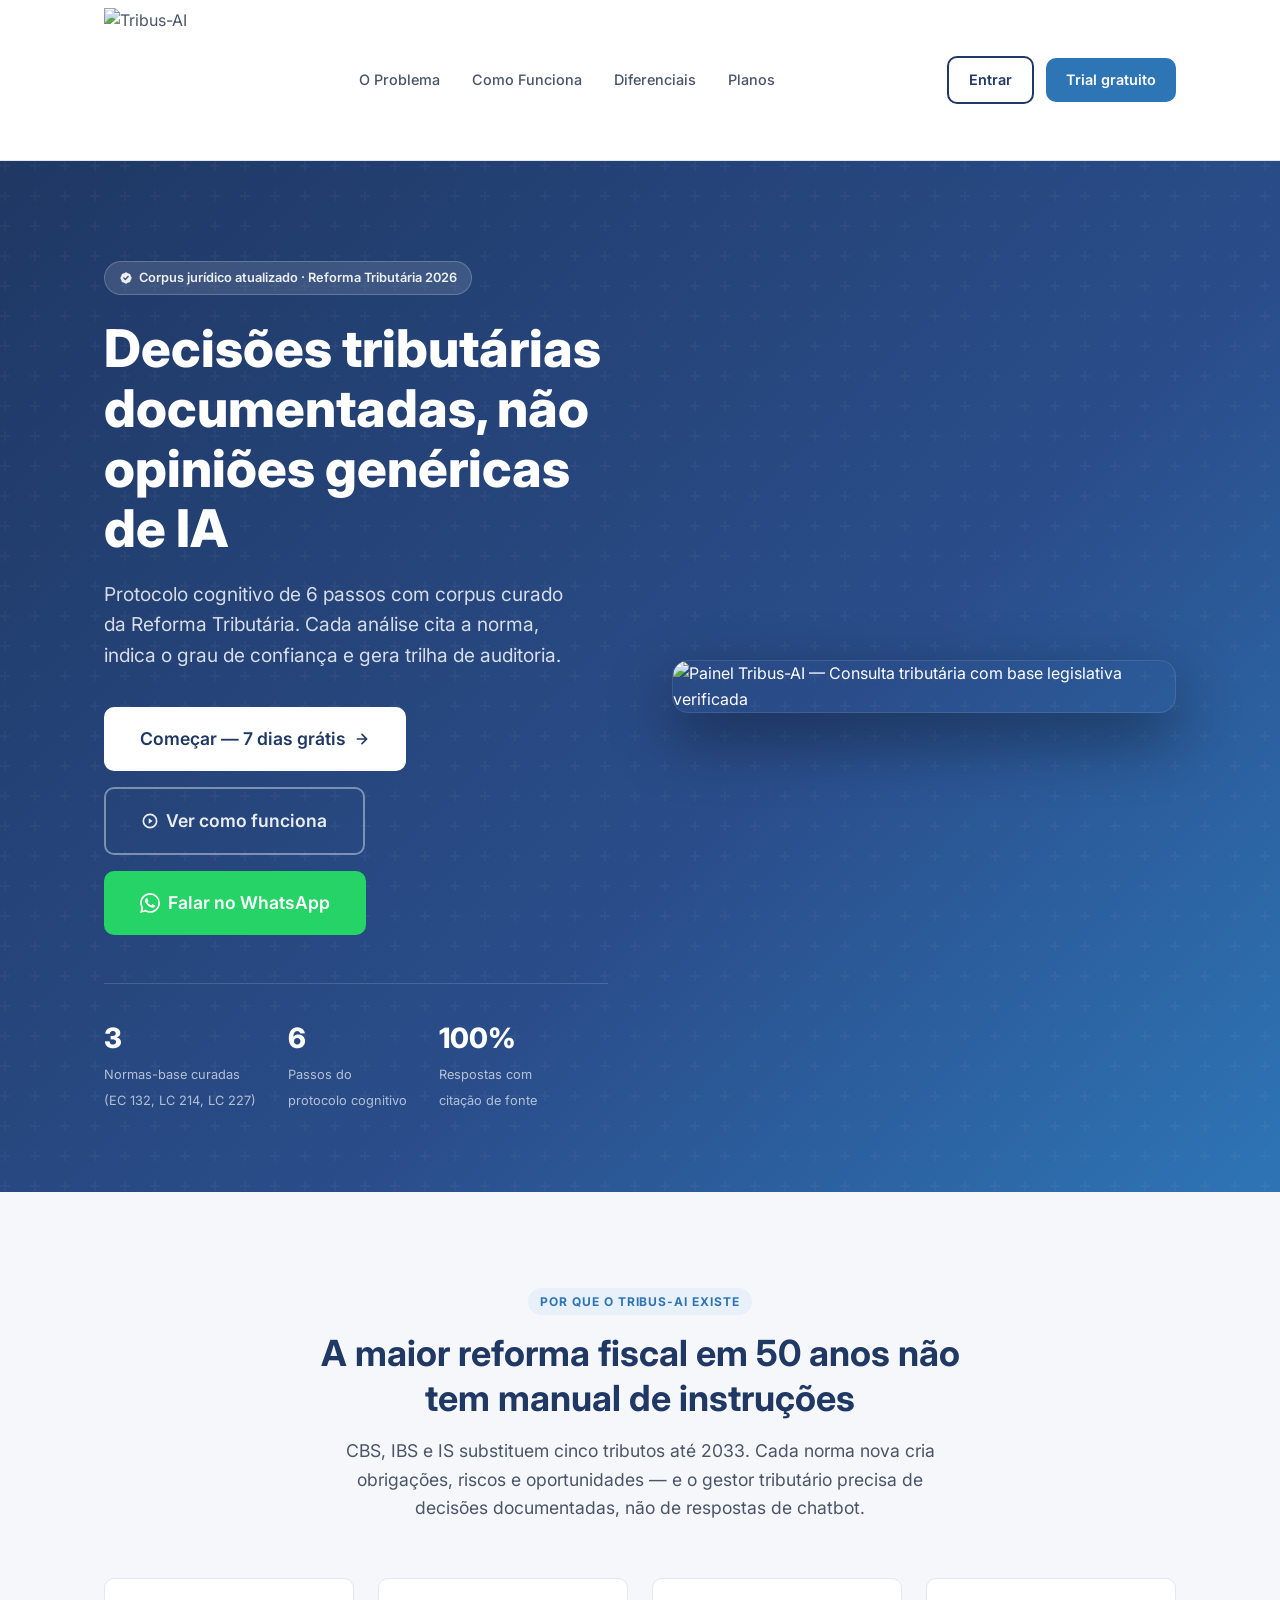
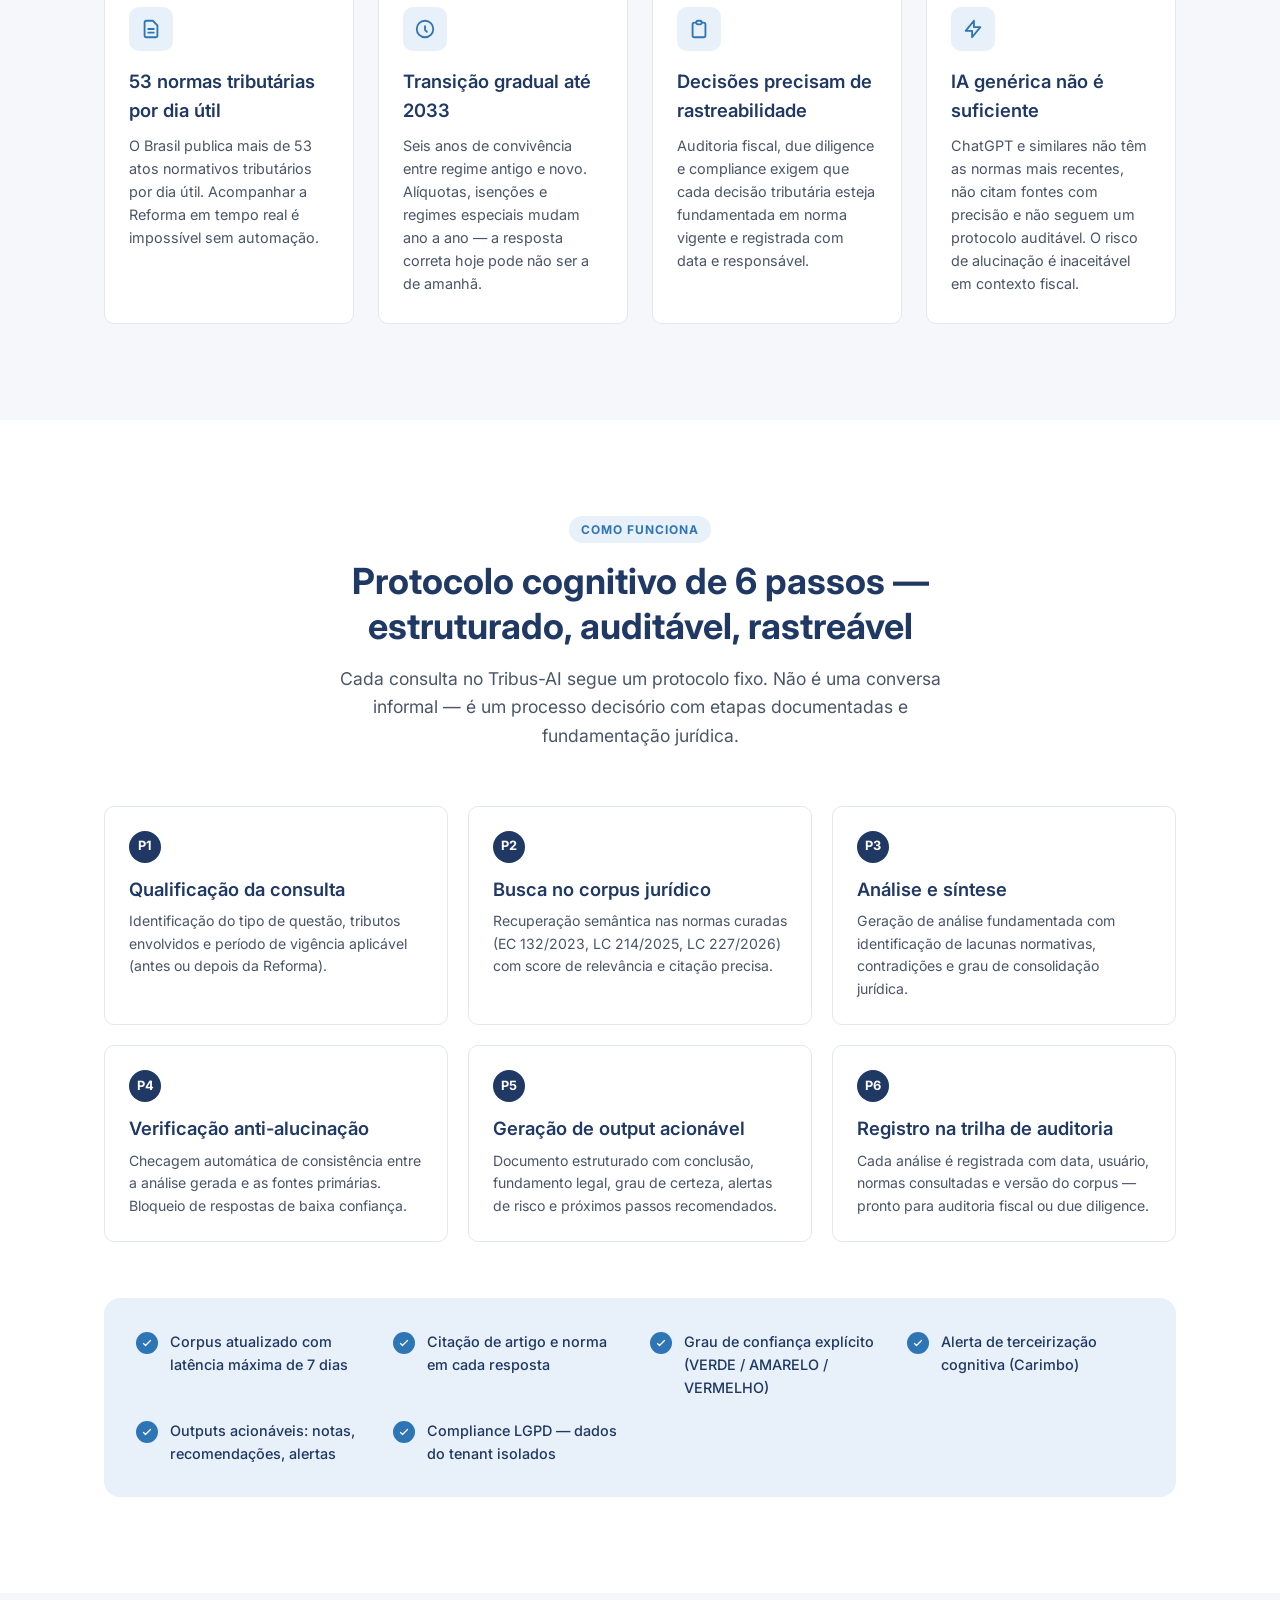
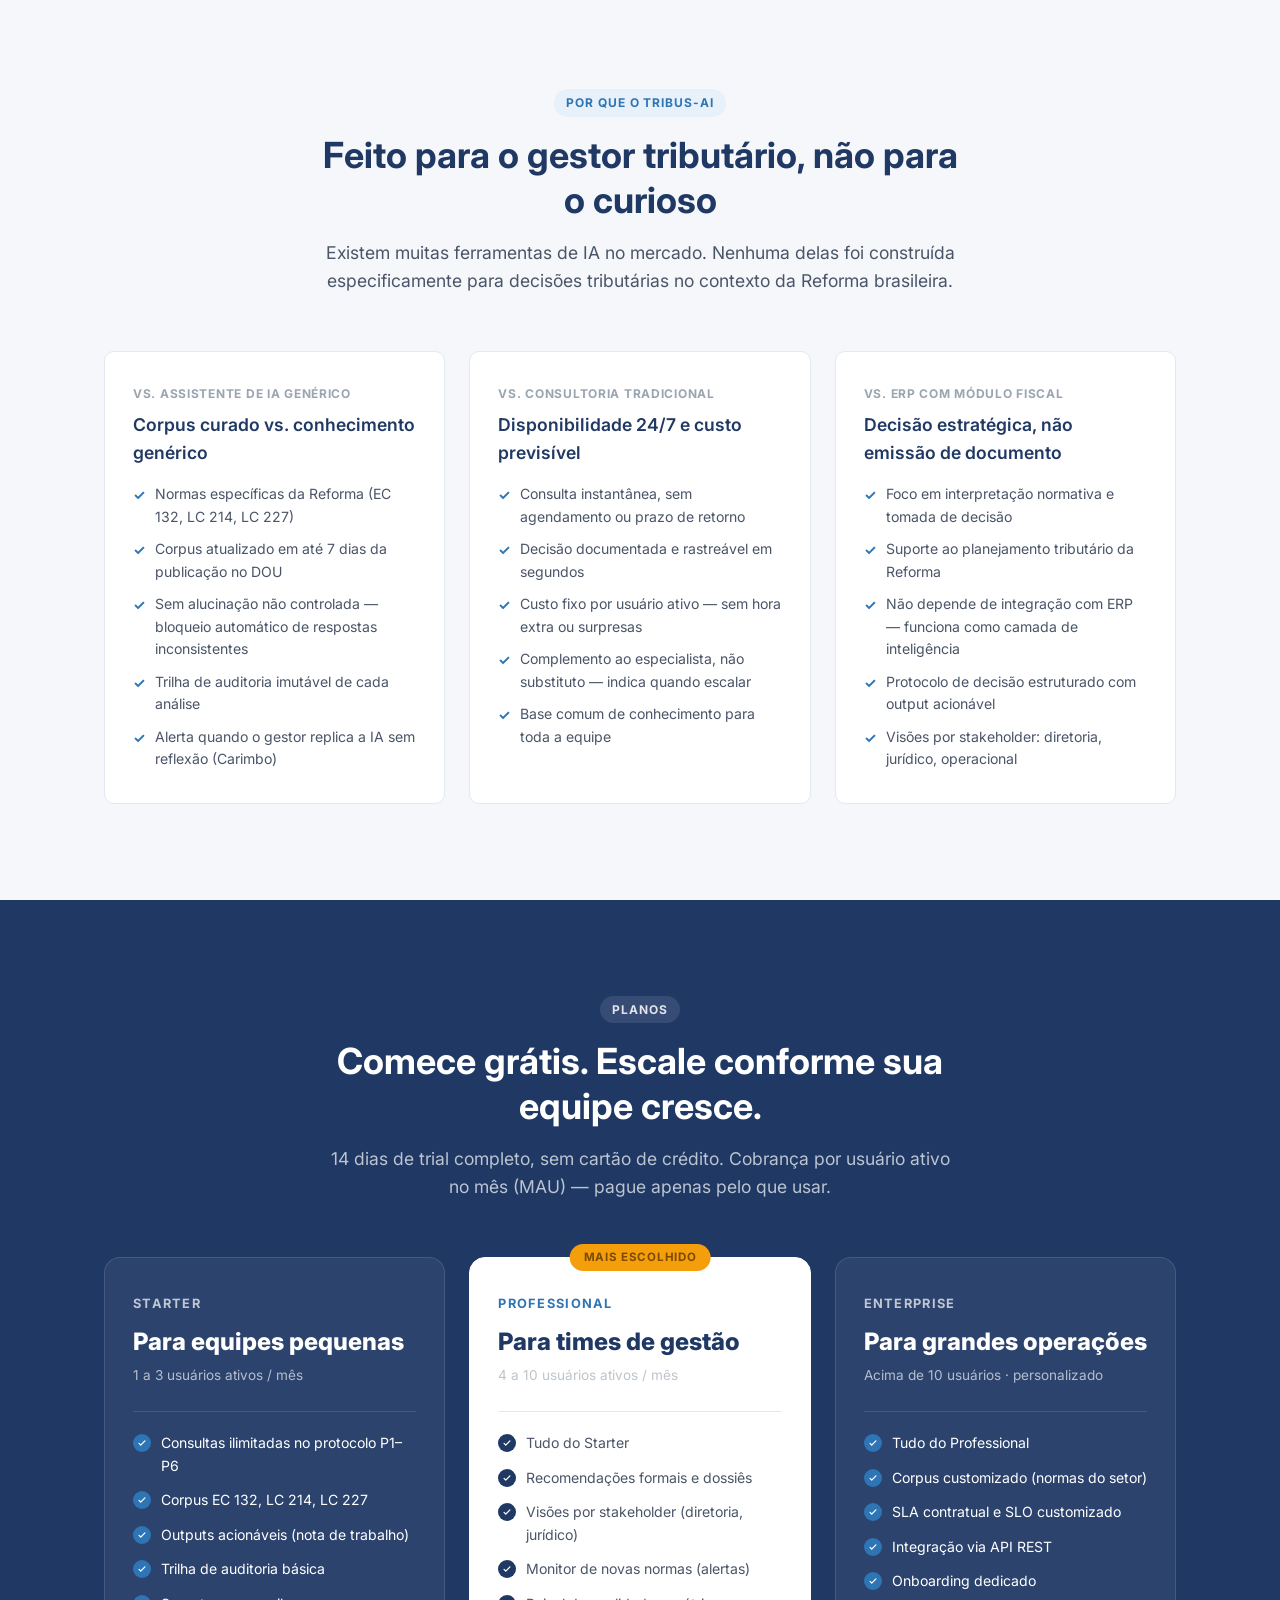
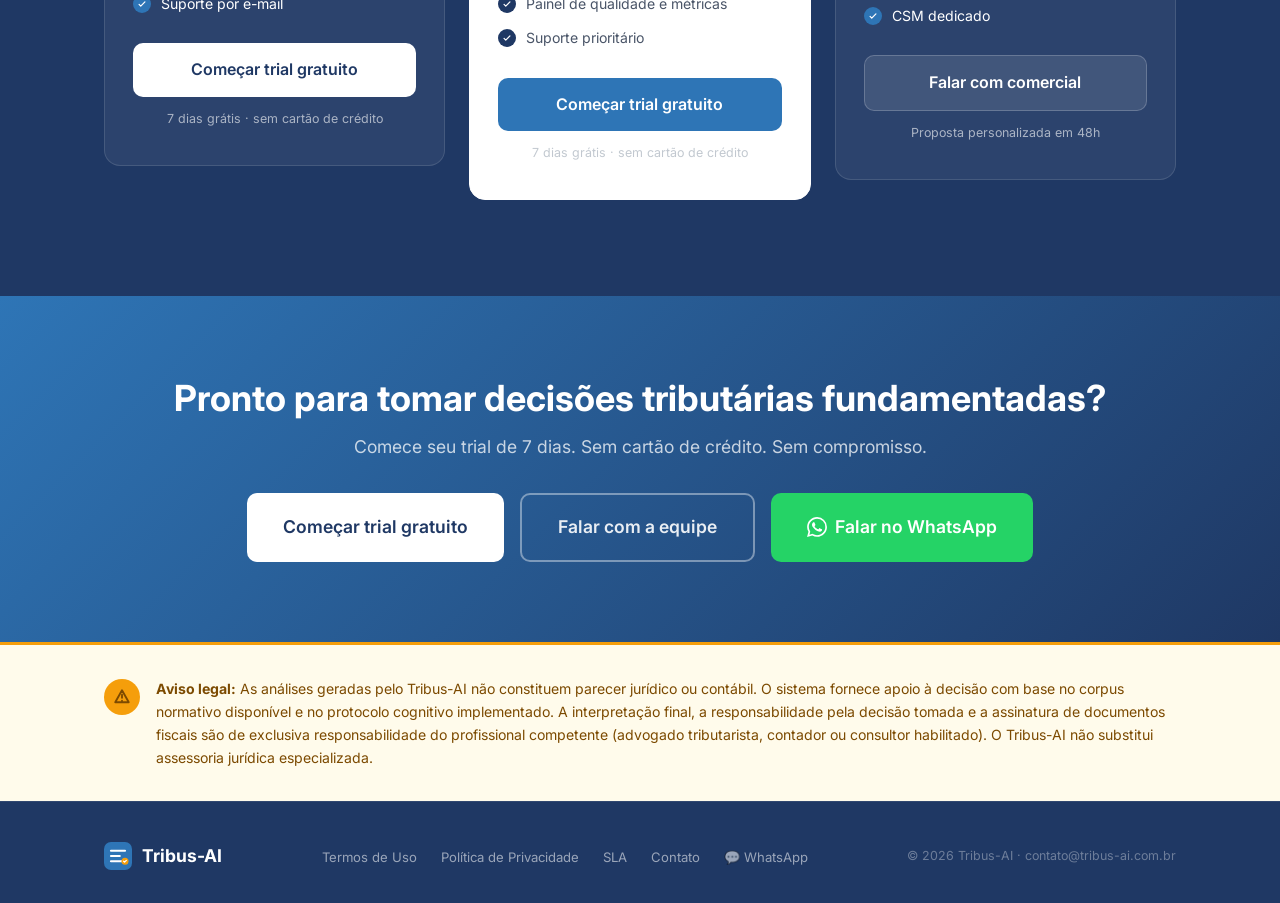
==== commit 1d1ee8ba: "feat: SoD + auto-cadastro + LGPD + mailing admin (local) Backend: - auth.py: trial user-level 30 → 7" ====
--- a/frontend/public/landing-page.html
+++ b/frontend/public/landing-page.html
@@ -597,7 +597,7 @@
       </ul>
       <div class="nav-cta">
         <a href="/login" class="btn btn-outline" style="padding:10px 20px;font-size:.9rem;">Entrar</a>
-        <a href="#" class="btn btn-primary" style="padding:10px 20px;font-size:.9rem;">Trial gratuito</a>
+        <a href="/register" class="btn btn-primary" style="padding:10px 20px;font-size:.9rem;">Trial gratuito</a>
       </div>
       <button class="nav-mobile-toggle" id="menuBtn" aria-label="Menu">
         <svg width="24" height="24" fill="none" stroke="currentColor" stroke-width="2" viewBox="0 0 24 24">
@@ -620,8 +620,8 @@
         <h1>Decisões tributárias documentadas, não opiniões genéricas de IA</h1>
         <p class="hero-sub">Protocolo cognitivo de 6 passos com corpus curado da Reforma Tributária. Cada análise cita a norma, indica o grau de confiança e gera trilha de auditoria.</p>
         <div class="hero-actions">
-          <a href="#" class="btn btn-white btn-lg">
-            Começar trial gratuito
+          <a href="/register" class="btn btn-white btn-lg">
+            Começar — 7 dias grátis
             <svg width="16" height="16" fill="none" stroke="currentColor" stroke-width="2.5" viewBox="0 0 24 24"><path d="M5 12h14M12 5l7 7-7 7" stroke-linecap="round" stroke-linejoin="round"/></svg>
           </a>
           <a href="#solucao" class="btn btn-outline btn-lg" style="border-color:rgba(255,255,255,.4);color:rgba(255,255,255,.9);">
@@ -854,8 +854,8 @@
           <li><span class="ck"><svg width="10" height="10" fill="none" stroke="white" stroke-width="3" viewBox="0 0 24 24"><path d="M5 13l4 4L19 7" stroke-linecap="round" stroke-linejoin="round"/></svg></span>Trilha de auditoria básica</li>
           <li><span class="ck"><svg width="10" height="10" fill="none" stroke="white" stroke-width="3" viewBox="0 0 24 24"><path d="M5 13l4 4L19 7" stroke-linecap="round" stroke-linejoin="round"/></svg></span>Suporte por e-mail</li>
         </ul>
-        <a href="#" class="btn btn-white" style="width:100%;justify-content:center;">Começar trial gratuito</a>
-        <p class="preco-trial">14 dias grátis · sem cartão de crédito</p>
+        <a href="/register" class="btn btn-white" style="width:100%;justify-content:center;">Começar trial gratuito</a>
+        <p class="preco-trial">7 dias grátis · sem cartão de crédito</p>
       </div>
 
       <div class="preco-card destaque">
@@ -872,8 +872,8 @@
           <li><span class="ck"><svg width="10" height="10" fill="none" stroke="white" stroke-width="3" viewBox="0 0 24 24"><path d="M5 13l4 4L19 7" stroke-linecap="round" stroke-linejoin="round"/></svg></span>Painel de qualidade e métricas</li>
           <li><span class="ck"><svg width="10" height="10" fill="none" stroke="white" stroke-width="3" viewBox="0 0 24 24"><path d="M5 13l4 4L19 7" stroke-linecap="round" stroke-linejoin="round"/></svg></span>Suporte prioritário</li>
         </ul>
-        <a href="#" class="btn btn-primary" style="width:100%;justify-content:center;">Começar trial gratuito</a>
-        <p class="preco-trial" style="color:var(--cinza-medio);">14 dias grátis · sem cartão de crédito</p>
+        <a href="/register" class="btn btn-primary" style="width:100%;justify-content:center;">Começar trial gratuito</a>
+        <p class="preco-trial" style="color:var(--cinza-medio);">7 dias grátis · sem cartão de crédito</p>
       </div>
 
       <div class="preco-card">
@@ -901,9 +901,9 @@
 <section id="cta-final">
   <div class="container">
     <h2>Pronto para tomar decisões tributárias fundamentadas?</h2>
-    <p>Comece seu trial de 14 dias. Sem cartão de crédito. Sem compromisso.</p>
+    <p>Comece seu trial de 7 dias. Sem cartão de crédito. Sem compromisso.</p>
     <div class="cta-actions">
-      <a href="#" class="btn btn-white btn-lg">Começar trial gratuito</a>
+      <a href="/register" class="btn btn-white btn-lg">Começar trial gratuito</a>
       <a href="mailto:contato@tribus-ai.com.br" class="btn btn-outline btn-lg" style="border-color:rgba(255,255,255,.4);color:rgba(255,255,255,.9);">Falar com a equipe</a>
       <!-- TODO: substituir pelo número real (DEC-11 — número WhatsApp Business dedicado ao Tribus-AI) -->
       <a
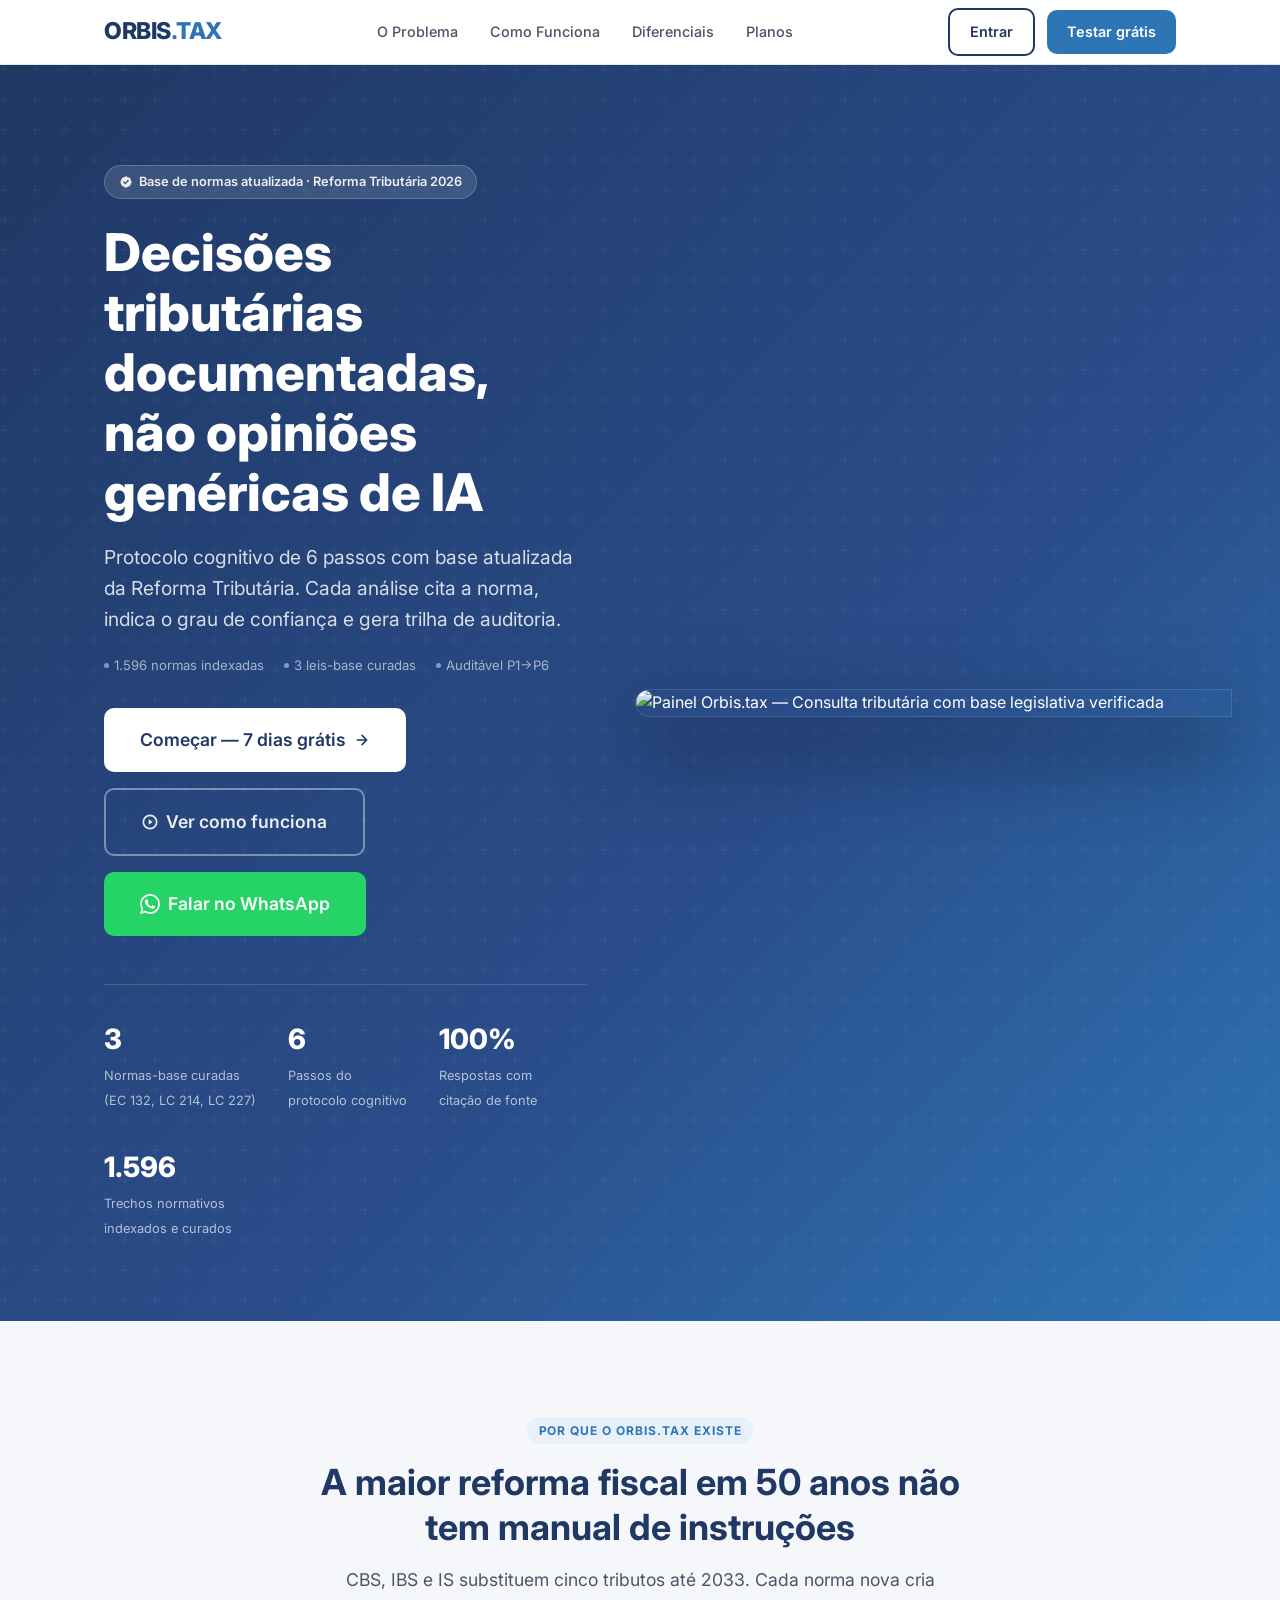
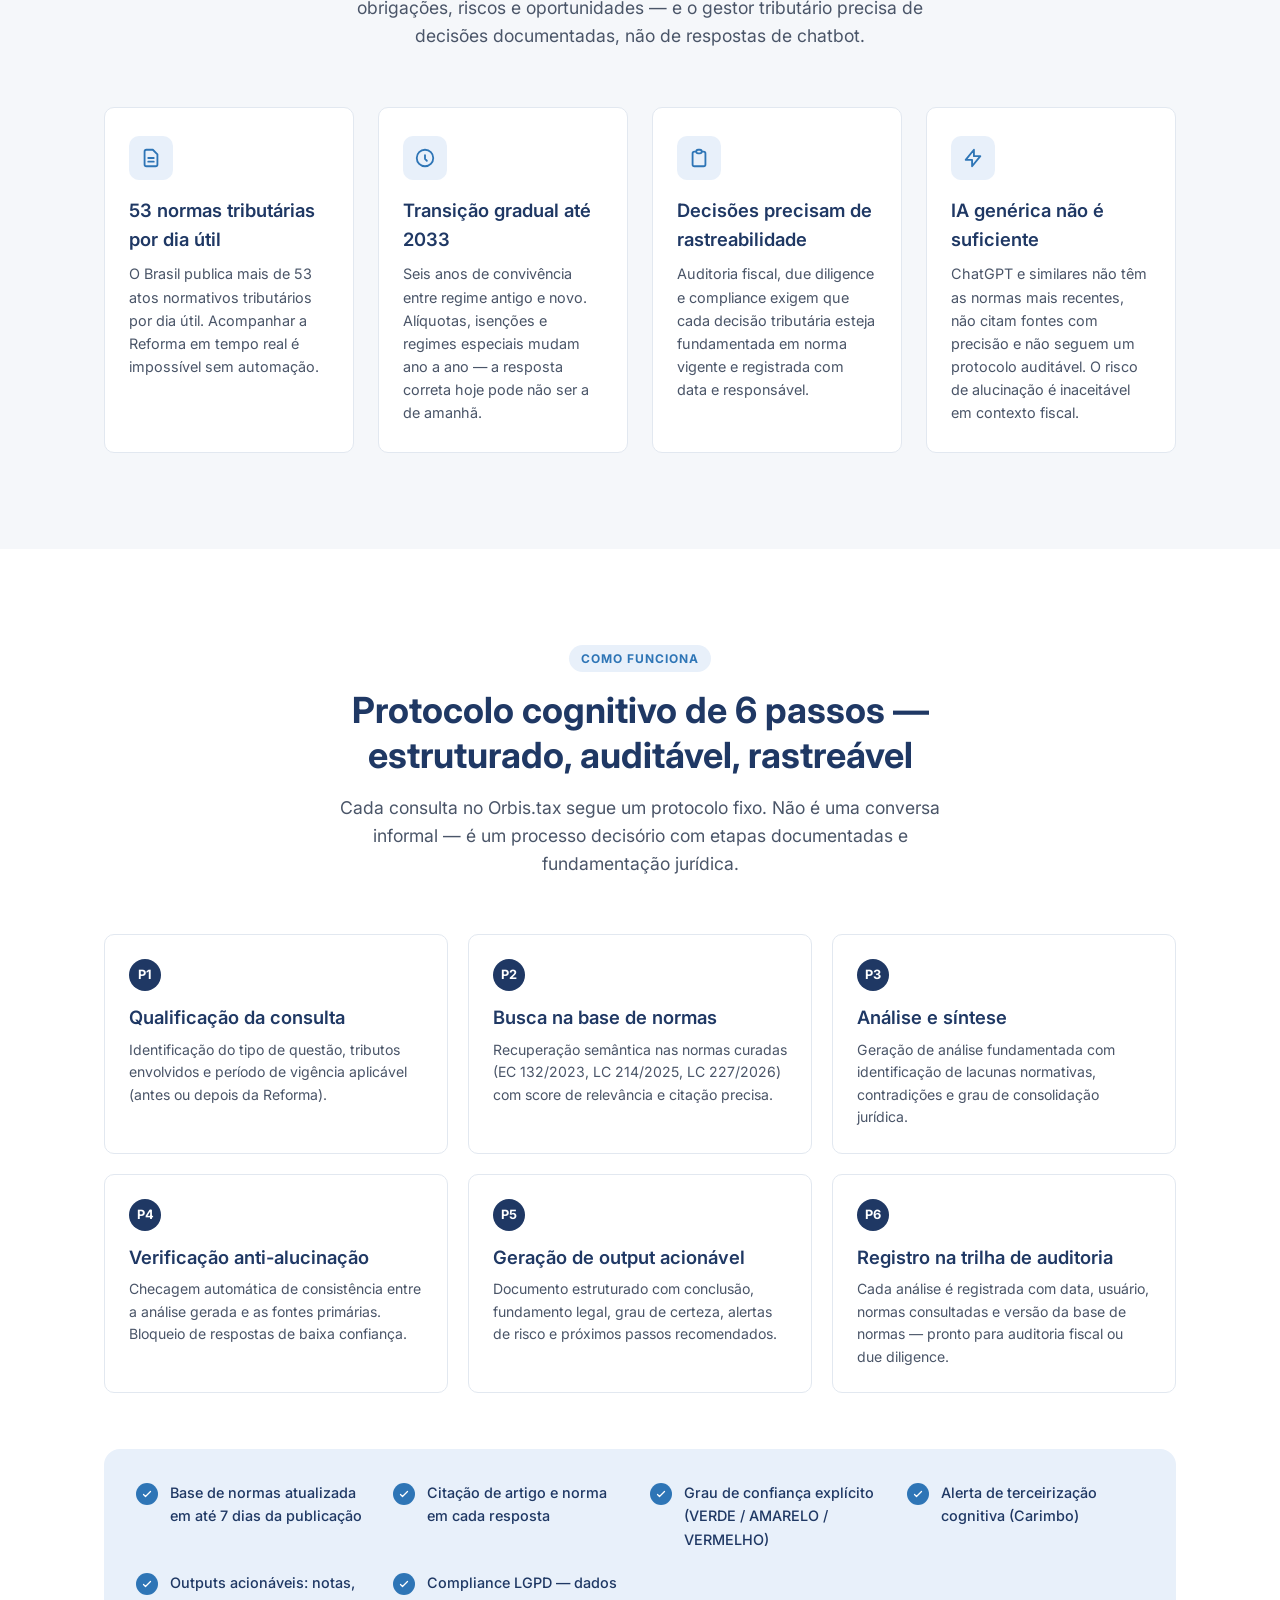
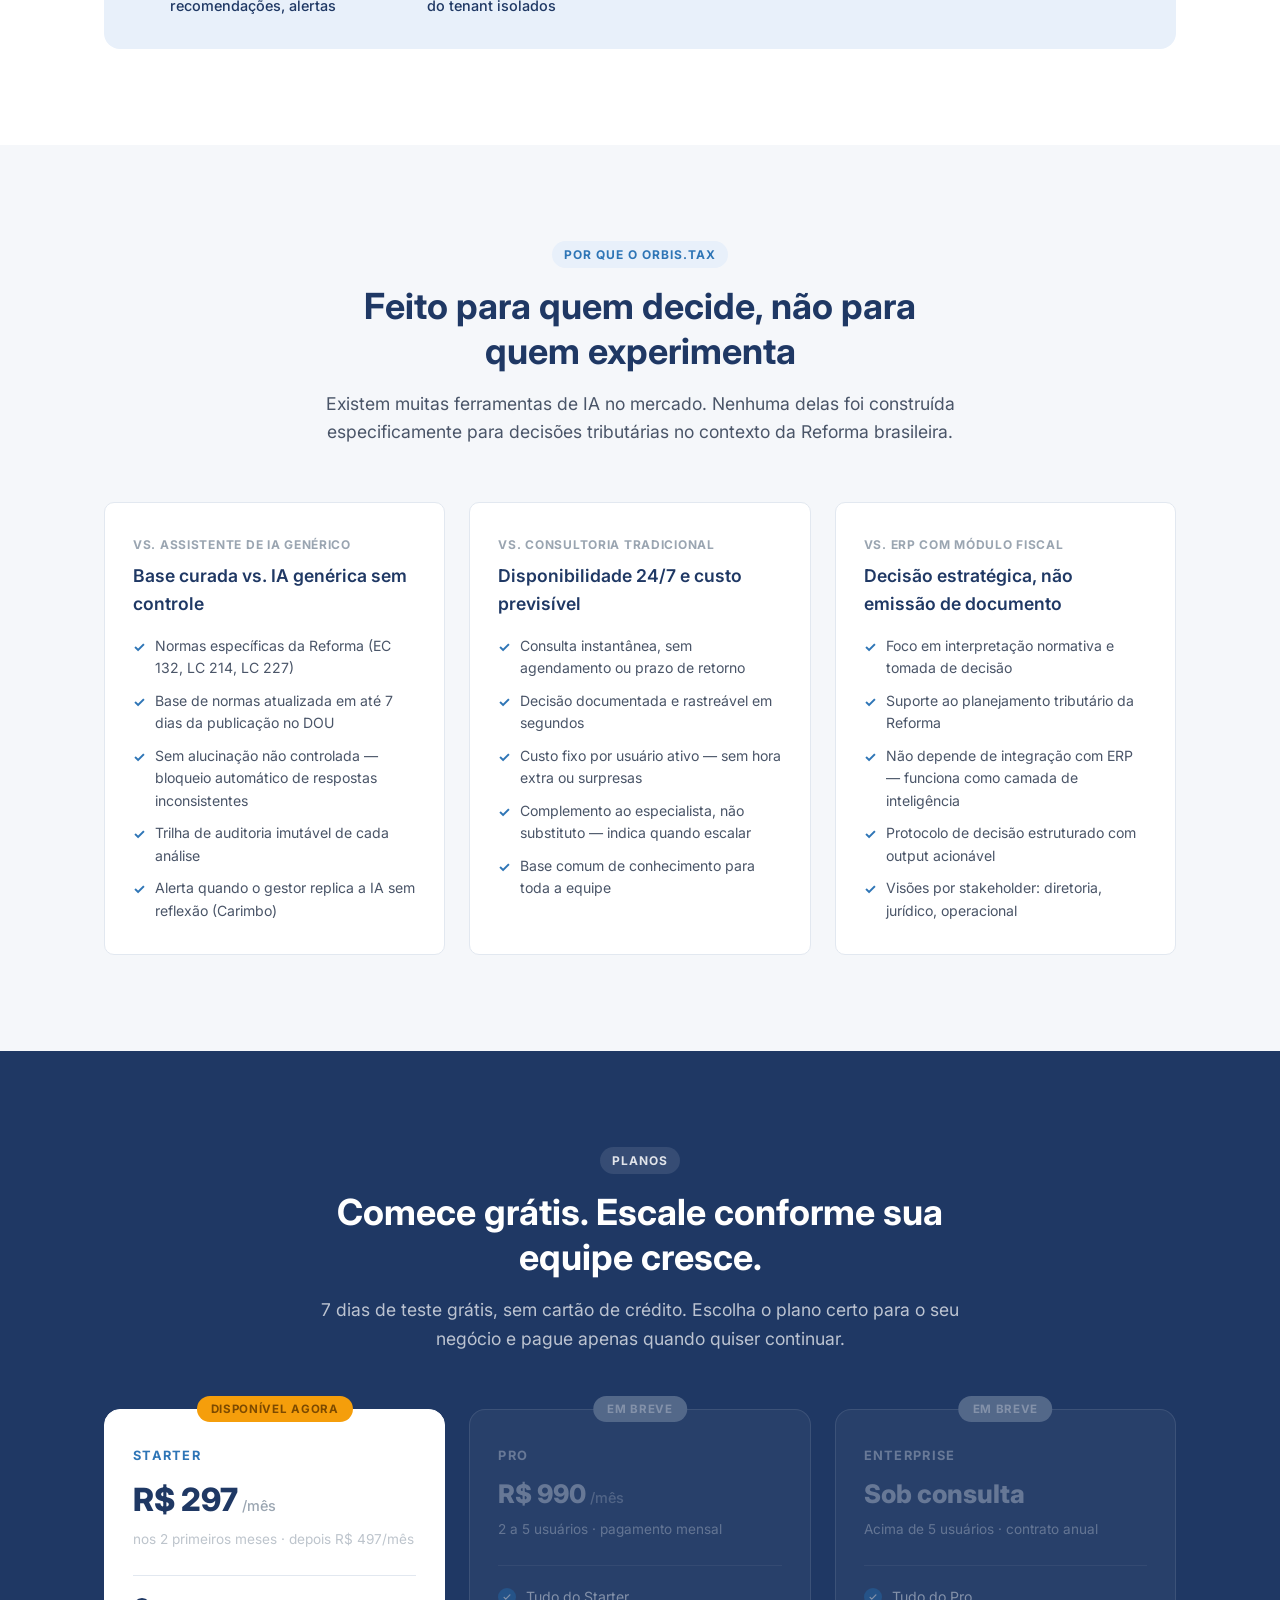
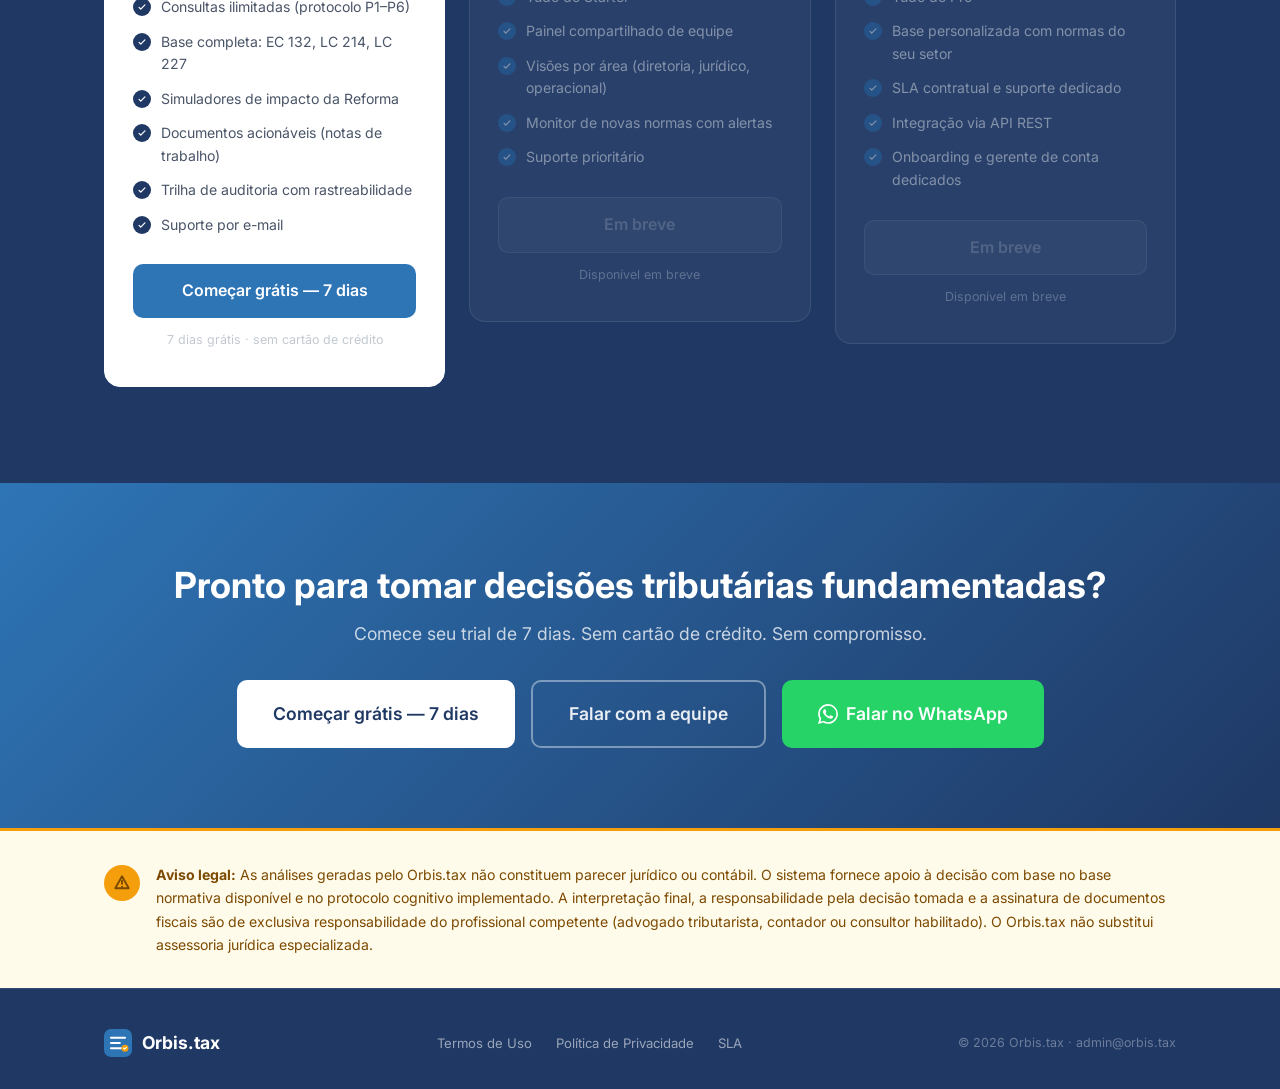
==== commit 1a23d98a: "feat: Sprint Retenção + páginas legais + docs v2.9 Sprint Retenção (anti-churn): - migration 127: tr" ====
--- a/frontend/public/landing-page.html
+++ b/frontend/public/landing-page.html
@@ -3,8 +3,8 @@
 <head>
   <meta charset="UTF-8" />
   <meta name="viewport" content="width=device-width, initial-scale=1.0" />
-  <meta name="description" content="Tribus-AI — Inteligência tributária para a Reforma. Protocolo cognitivo de 6 passos, corpus jurídico curado e trilha de auditoria para decisões tributárias documentadas." />
-  <title>Tribus-AI — Inteligência Tributária para a Reforma</title>
+  <meta name="description" content="Orbis.tax — Inteligência tributária para a Reforma. Protocolo cognitivo de 6 passos, base de normas atualizada e trilha de auditoria para decisões tributárias documentadas." />
+  <title>Orbis.tax — Inteligência Tributária para a Reforma</title>
   <link rel="preconnect" href="https://fonts.googleapis.com" />
   <link rel="preconnect" href="https://fonts.gstatic.com" crossorigin />
   <link href="https://fonts.googleapis.com/css2?family=Inter:wght@400;500;600;700;800&display=swap" rel="stylesheet" />
@@ -102,6 +102,10 @@
     }
     .btn-white:hover { background: var(--azul-claro); }
 
+    @keyframes pulse-wa {
+      0%, 100% { box-shadow: 0 0 0 0 rgba(37,211,102,.45); }
+      60% { box-shadow: 0 0 0 10px rgba(37,211,102,0); }
+    }
     .btn-whatsapp {
       display: inline-flex;
       align-items: center;
@@ -116,13 +120,25 @@
       transition: background-color 0.2s ease, transform .15s, box-shadow .15s;
       border: none;
       cursor: pointer;
+      animation: pulse-wa 2.5s infinite;
     }
     .btn-whatsapp:hover {
       background-color: #1DA851;
       transform: translateY(-2px);
       box-shadow: 0 8px 24px rgba(0,0,0,.15);
+      animation: none;
     }
     .btn-whatsapp.btn-lg { padding: 18px 36px; font-size: 1.1rem; }
+    .nav-wordmark {
+      font-size: 1.45rem;
+      font-weight: 800;
+      letter-spacing: -.02em;
+      line-height: 1;
+      color: #1F3864;
+      text-decoration: none;
+      display: inline-block;
+      vertical-align: middle;
+    }
 
     .btn-lg { padding: 18px 36px; font-size: 1.1rem; }
 
@@ -147,7 +163,7 @@
       display: flex;
       align-items: center;
     }
-    .logo img { height: 144px; width: auto; display: block; }
+    .logo img { height: 48px; width: auto; display: block; }
     .nav-links {
       display: flex;
       align-items: center;
@@ -205,8 +221,8 @@
     }
     .hero-grid {
       display: grid;
-      grid-template-columns: 1fr 1fr;
-      gap: 64px;
+      grid-template-columns: 1fr 1.12fr;
+      gap: 48px;
       align-items: center;
       position: relative;
     }
@@ -227,15 +243,26 @@
     .hero-sub {
       font-size: 1.2rem;
       color: rgba(255,255,255,.82);
-      margin-bottom: 36px;
+      margin-bottom: 20px;
       max-width: 480px;
     }
+    .hero-trust {
+      display: flex;
+      flex-wrap: wrap;
+      gap: 8px 20px;
+      margin-bottom: 32px;
+      font-size: .82rem;
+      color: rgba(255,255,255,.60);
+    }
+    .hero-trust span { display: flex; align-items: center; gap: 5px; }
+    .hero-trust span::before { content: ""; display: inline-block; width: 5px; height: 5px; border-radius: 50%; background: rgba(147,197,253,.7); flex-shrink: 0; }
     .hero-actions { display: flex; gap: 16px; flex-wrap: wrap; }
     .hero-visual {
-      border-radius: 16px;
+      border-radius: 16px 0 0 16px;
       overflow: hidden;
-      box-shadow: 0 24px 64px rgba(0,0,0,.4);
-      border: 1px solid rgba(255,255,255,.1);
+      box-shadow: 0 32px 80px rgba(0,0,0,.5);
+      border: 1px solid rgba(255,255,255,.12);
+      margin-right: calc(((100vw - 1120px) / -2) - 24px + 48px);
     }
     .hero-visual img { width: 100%; height: auto; display: block; }
     .hero-stats {
@@ -413,8 +440,8 @@
       align-items: start;
     }
     .preco-card {
-      background: rgba(255,255,255,.06);
-      border: 1px solid rgba(255,255,255,.12);
+      background: rgba(255,255,255,.10);
+      border: 1px solid rgba(255,255,255,.22);
       border-radius: 16px;
       padding: 36px 28px;
       color: var(--branco);
@@ -587,7 +614,7 @@
   <div class="container">
     <div class="nav-inner">
       <a href="#" class="logo">
-        <img src="/logo.png" alt="Tribus-AI" style="height:144px;width:auto;">
+        <span class="nav-wordmark">ORBIS<span style="color:#2E75B6">.TAX</span></span>
       </a>
       <ul class="nav-links">
         <li><a href="#problema">O Problema</a></li>
@@ -597,7 +624,7 @@
       </ul>
       <div class="nav-cta">
         <a href="/login" class="btn btn-outline" style="padding:10px 20px;font-size:.9rem;">Entrar</a>
-        <a href="/register" class="btn btn-primary" style="padding:10px 20px;font-size:.9rem;">Trial gratuito</a>
+        <a href="/register" class="btn btn-primary" style="padding:10px 20px;font-size:.9rem;">Testar grátis</a>
       </div>
       <button class="nav-mobile-toggle" id="menuBtn" aria-label="Menu">
         <svg width="24" height="24" fill="none" stroke="currentColor" stroke-width="2" viewBox="0 0 24 24">
@@ -615,10 +642,15 @@
       <div>
         <div class="hero-badge">
           <svg width="14" height="14" fill="currentColor" viewBox="0 0 20 20"><path fill-rule="evenodd" d="M6.267 3.455a3.066 3.066 0 001.745-.723 3.066 3.066 0 013.976 0 3.066 3.066 0 001.745.723 3.066 3.066 0 012.812 2.812c.051.643.304 1.254.723 1.745a3.066 3.066 0 010 3.976 3.066 3.066 0 00-.723 1.745 3.066 3.066 0 01-2.812 2.812 3.066 3.066 0 00-1.745.723 3.066 3.066 0 01-3.976 0 3.066 3.066 0 00-1.745-.723 3.066 3.066 0 01-2.812-2.812 3.066 3.066 0 00-.723-1.745 3.066 3.066 0 010-3.976 3.066 3.066 0 00.723-1.745 3.066 3.066 0 012.812-2.812zm7.44 5.252a1 1 0 00-1.414-1.414L9 10.586 7.707 9.293a1 1 0 00-1.414 1.414l2 2a1 1 0 001.414 0l4-4z" clip-rule="evenodd"/></svg>
-          Corpus jurídico atualizado · Reforma Tributária 2026
+          Base de normas atualizada · Reforma Tributária 2026
         </div>
         <h1>Decisões tributárias documentadas, não opiniões genéricas de IA</h1>
-        <p class="hero-sub">Protocolo cognitivo de 6 passos com corpus curado da Reforma Tributária. Cada análise cita a norma, indica o grau de confiança e gera trilha de auditoria.</p>
+        <p class="hero-sub">Protocolo cognitivo de 6 passos com base atualizada da Reforma Tributária. Cada análise cita a norma, indica o grau de confiança e gera trilha de auditoria.</p>
+        <div class="hero-trust">
+          <span>1.596 normas indexadas</span>
+          <span>3 leis-base curadas</span>
+          <span>Auditável P1→P6</span>
+        </div>
         <div class="hero-actions">
           <a href="/register" class="btn btn-white btn-lg">
             Começar — 7 dias grátis
@@ -628,9 +660,9 @@
             <svg width="16" height="16" fill="none" stroke="currentColor" stroke-width="2.5" viewBox="0 0 24 24"><circle cx="12" cy="12" r="10"/><path d="M10 8l6 4-6 4V8z" fill="currentColor" stroke="none"/></svg>
             Ver como funciona
           </a>
-          <!-- TODO: substituir pelo número real (DEC-11 — número WhatsApp Business dedicado ao Tribus-AI) -->
+          <!-- WhatsApp Business Orbis.tax — +55 11 99970-0215 -->
           <a
-            href="https://wa.me/5511999999999?text=Ol%C3%A1%2C%20tenho%20interesse%20no%20Tribus-AI"
+            href="https://wa.me/5511972521970?text=Ol%C3%A1%2C%20tenho%20interesse%20no%20Orbis.tax"
             target="_blank"
             rel="noopener noreferrer"
             class="btn-whatsapp btn-lg"
@@ -655,10 +687,14 @@
             <span class="stat-num">100%</span>
             <span class="stat-label">Respostas com<br>citação de fonte</span>
           </div>
+          <div class="stat-item">
+            <span class="stat-num">1.596</span>
+            <span class="stat-label">Trechos normativos<br>indexados e curados</span>
+          </div>
         </div>
       </div>
       <div class="hero-visual">
-        <img src="/app-screenshot.png" alt="Painel Tribus-AI — Consulta tributária com base legislativa verificada">
+        <img src="/app-screenshot.png" alt="Painel Orbis.tax — Consulta tributária com base legislativa verificada">
       </div>
     </div>
   </div>
@@ -668,7 +704,7 @@
 <section id="problema">
   <div class="container">
     <div class="section-header">
-      <span class="label">Por que o Tribus-AI existe</span>
+      <span class="label">Por que o Orbis.tax existe</span>
       <h2>A maior reforma fiscal em 50 anos não tem manual de instruções</h2>
       <p>CBS, IBS e IS substituem cinco tributos até 2033. Cada norma nova cria obrigações, riscos e oportunidades — e o gestor tributário precisa de decisões documentadas, não de respostas de chatbot.</p>
     </div>
@@ -711,7 +747,7 @@
     <div class="section-header">
       <span class="label">Como funciona</span>
       <h2>Protocolo cognitivo de 6 passos — estruturado, auditável, rastreável</h2>
-      <p>Cada consulta no Tribus-AI segue um protocolo fixo. Não é uma conversa informal — é um processo decisório com etapas documentadas e fundamentação jurídica.</p>
+      <p>Cada consulta no Orbis.tax segue um protocolo fixo. Não é uma conversa informal — é um processo decisório com etapas documentadas e fundamentação jurídica.</p>
     </div>
     <div class="passos-grid">
       <div class="passo-card">
@@ -721,7 +757,7 @@
       </div>
       <div class="passo-card">
         <div class="passo-num">P2</div>
-        <h3>Busca no corpus jurídico</h3>
+        <h3>Busca na base de normas</h3>
         <p>Recuperação semântica nas normas curadas (EC 132/2023, LC 214/2025, LC 227/2026) com score de relevância e citação precisa.</p>
       </div>
       <div class="passo-card">
@@ -742,7 +778,7 @@
       <div class="passo-card">
         <div class="passo-num">P6</div>
         <h3>Registro na trilha de auditoria</h3>
-        <p>Cada análise é registrada com data, usuário, normas consultadas e versão do corpus — pronto para auditoria fiscal ou due diligence.</p>
+        <p>Cada análise é registrada com data, usuário, normas consultadas e versão da base de normas — pronto para auditoria fiscal ou due diligence.</p>
       </div>
     </div>
     <div class="solucao-features">
@@ -750,7 +786,7 @@
         <div class="feature-check">
           <svg class="svg-check" width="12" height="12" fill="none" stroke="white" stroke-width="2.5" viewBox="0 0 24 24"><path d="M5 13l4 4L19 7" stroke-linecap="round" stroke-linejoin="round"/></svg>
         </div>
-        <p>Corpus atualizado com latência máxima de 7 dias</p>
+        <p>Base de normas atualizada em até 7 dias da publicação</p>
       </div>
       <div class="feature-item">
         <div class="feature-check">
@@ -790,17 +826,17 @@
 <section id="diferenciais">
   <div class="container">
     <div class="section-header">
-      <span class="label">Por que o Tribus-AI</span>
-      <h2>Feito para o gestor tributário, não para o curioso</h2>
+      <span class="label">Por que o Orbis.tax</span>
+      <h2>Feito para quem decide, não para quem experimenta</h2>
       <p>Existem muitas ferramentas de IA no mercado. Nenhuma delas foi construída especificamente para decisões tributárias no contexto da Reforma brasileira.</p>
     </div>
     <div class="diferenciais-grid">
       <div class="diferencial-card">
         <div class="diferencial-vs">vs. Assistente de IA genérico</div>
-        <h3>Corpus curado vs. conhecimento genérico</h3>
+        <h3>Base curada vs. IA genérica sem controle</h3>
         <ul class="diferencial-lista">
           <li>Normas específicas da Reforma (EC 132, LC 214, LC 227)</li>
-          <li>Corpus atualizado em até 7 dias da publicação no DOU</li>
+          <li>Base de normas atualizada em até 7 dias da publicação no DOU</li>
           <li>Sem alucinação não controlada — bloqueio automático de respostas inconsistentes</li>
           <li>Trilha de auditoria imutável de cada análise</li>
           <li>Alerta quando o gestor replica a IA sem reflexão (Carimbo)</li>
@@ -838,59 +874,71 @@
     <div class="section-header">
       <span class="label">Planos</span>
       <h2>Comece grátis. Escale conforme sua equipe cresce.</h2>
-      <p>14 dias de trial completo, sem cartão de crédito. Cobrança por usuário ativo no mês (MAU) — pague apenas pelo que usar.</p>
+      <p>7 dias de teste grátis, sem cartão de crédito. Escolha o plano certo para o seu negócio e pague apenas quando quiser continuar.</p>
     </div>
     <div class="precos-grid">
 
-      <div class="preco-card">
+      <!-- ── STARTER — habilitado ── -->
+      <div class="preco-card destaque">
+        <div class="preco-badge">Disponível agora</div>
         <div class="preco-plano">Starter</div>
-        <h3>Para equipes pequenas</h3>
-        <p class="preco-usuarios">1 a 3 usuários ativos / mês</p>
+        <div style="margin-bottom:4px;">
+          <span style="font-size:2rem;font-weight:800;color:var(--azul-escuro);">R$ 297</span>
+          <span style="font-size:.9rem;font-weight:500;color:var(--cinza-medio);">/mês</span>
+        </div>
+        <p class="preco-usuarios" style="color:var(--cinza-medio);">nos 2 primeiros meses · depois R$ 497/mês</p>
+        <hr class="preco-divider">
+        <ul class="preco-features" style="color:var(--cinza-texto);">
+          <li><span class="ck"><svg width="10" height="10" fill="none" stroke="white" stroke-width="3" viewBox="0 0 24 24"><path d="M5 13l4 4L19 7" stroke-linecap="round" stroke-linejoin="round"/></svg></span>Consultas ilimitadas (protocolo P1–P6)</li>
+          <li><span class="ck"><svg width="10" height="10" fill="none" stroke="white" stroke-width="3" viewBox="0 0 24 24"><path d="M5 13l4 4L19 7" stroke-linecap="round" stroke-linejoin="round"/></svg></span>Base completa: EC 132, LC 214, LC 227</li>
+          <li><span class="ck"><svg width="10" height="10" fill="none" stroke="white" stroke-width="3" viewBox="0 0 24 24"><path d="M5 13l4 4L19 7" stroke-linecap="round" stroke-linejoin="round"/></svg></span>Simuladores de impacto da Reforma</li>
+          <li><span class="ck"><svg width="10" height="10" fill="none" stroke="white" stroke-width="3" viewBox="0 0 24 24"><path d="M5 13l4 4L19 7" stroke-linecap="round" stroke-linejoin="round"/></svg></span>Documentos acionáveis (notas de trabalho)</li>
+          <li><span class="ck"><svg width="10" height="10" fill="none" stroke="white" stroke-width="3" viewBox="0 0 24 24"><path d="M5 13l4 4L19 7" stroke-linecap="round" stroke-linejoin="round"/></svg></span>Trilha de auditoria com rastreabilidade</li>
+          <li><span class="ck"><svg width="10" height="10" fill="none" stroke="white" stroke-width="3" viewBox="0 0 24 24"><path d="M5 13l4 4L19 7" stroke-linecap="round" stroke-linejoin="round"/></svg></span>Suporte por e-mail</li>
+        </ul>
+        <a href="/register" class="btn btn-primary" style="width:100%;justify-content:center;">Começar grátis — 7 dias</a>
+        <p class="preco-trial" style="color:var(--cinza-medio);">7 dias grátis · sem cartão de crédito</p>
+      </div>
+
+      <!-- ── PRO — em breve ── -->
+      <div class="preco-card" style="opacity:.45;position:relative;pointer-events:none;">
+        <div class="preco-badge" style="background:#94a3b8;color:#fff;">Em breve</div>
+        <div class="preco-plano">Pro</div>
+        <div style="margin-bottom:4px;">
+          <span style="font-size:1.6rem;font-weight:800;color:rgba(255,255,255,.7);">R$ 990</span>
+          <span style="font-size:.9rem;font-weight:500;color:rgba(255,255,255,.45);">/mês</span>
+        </div>
+        <p class="preco-usuarios">2 a 5 usuários · pagamento mensal</p>
         <hr class="preco-divider">
         <ul class="preco-features">
-          <li><span class="ck"><svg width="10" height="10" fill="none" stroke="white" stroke-width="3" viewBox="0 0 24 24"><path d="M5 13l4 4L19 7" stroke-linecap="round" stroke-linejoin="round"/></svg></span>Consultas ilimitadas no protocolo P1–P6</li>
-          <li><span class="ck"><svg width="10" height="10" fill="none" stroke="white" stroke-width="3" viewBox="0 0 24 24"><path d="M5 13l4 4L19 7" stroke-linecap="round" stroke-linejoin="round"/></svg></span>Corpus EC 132, LC 214, LC 227</li>
-          <li><span class="ck"><svg width="10" height="10" fill="none" stroke="white" stroke-width="3" viewBox="0 0 24 24"><path d="M5 13l4 4L19 7" stroke-linecap="round" stroke-linejoin="round"/></svg></span>Outputs acionáveis (nota de trabalho)</li>
-          <li><span class="ck"><svg width="10" height="10" fill="none" stroke="white" stroke-width="3" viewBox="0 0 24 24"><path d="M5 13l4 4L19 7" stroke-linecap="round" stroke-linejoin="round"/></svg></span>Trilha de auditoria básica</li>
-          <li><span class="ck"><svg width="10" height="10" fill="none" stroke="white" stroke-width="3" viewBox="0 0 24 24"><path d="M5 13l4 4L19 7" stroke-linecap="round" stroke-linejoin="round"/></svg></span>Suporte por e-mail</li>
-        </ul>
-        <a href="/register" class="btn btn-white" style="width:100%;justify-content:center;">Começar trial gratuito</a>
-        <p class="preco-trial">7 dias grátis · sem cartão de crédito</p>
-      </div>
-
-      <div class="preco-card destaque">
-        <div class="preco-badge">Mais escolhido</div>
-        <div class="preco-plano">Professional</div>
-        <h3>Para times de gestão</h3>
-        <p class="preco-usuarios" style="color:var(--cinza-medio);">4 a 10 usuários ativos / mês</p>
-        <hr class="preco-divider">
-        <ul class="preco-features" style="color:var(--cinza-texto);">
           <li><span class="ck"><svg width="10" height="10" fill="none" stroke="white" stroke-width="3" viewBox="0 0 24 24"><path d="M5 13l4 4L19 7" stroke-linecap="round" stroke-linejoin="round"/></svg></span>Tudo do Starter</li>
-          <li><span class="ck"><svg width="10" height="10" fill="none" stroke="white" stroke-width="3" viewBox="0 0 24 24"><path d="M5 13l4 4L19 7" stroke-linecap="round" stroke-linejoin="round"/></svg></span>Recomendações formais e dossiês</li>
-          <li><span class="ck"><svg width="10" height="10" fill="none" stroke="white" stroke-width="3" viewBox="0 0 24 24"><path d="M5 13l4 4L19 7" stroke-linecap="round" stroke-linejoin="round"/></svg></span>Visões por stakeholder (diretoria, jurídico)</li>
-          <li><span class="ck"><svg width="10" height="10" fill="none" stroke="white" stroke-width="3" viewBox="0 0 24 24"><path d="M5 13l4 4L19 7" stroke-linecap="round" stroke-linejoin="round"/></svg></span>Monitor de novas normas (alertas)</li>
-          <li><span class="ck"><svg width="10" height="10" fill="none" stroke="white" stroke-width="3" viewBox="0 0 24 24"><path d="M5 13l4 4L19 7" stroke-linecap="round" stroke-linejoin="round"/></svg></span>Painel de qualidade e métricas</li>
+          <li><span class="ck"><svg width="10" height="10" fill="none" stroke="white" stroke-width="3" viewBox="0 0 24 24"><path d="M5 13l4 4L19 7" stroke-linecap="round" stroke-linejoin="round"/></svg></span>Painel compartilhado de equipe</li>
+          <li><span class="ck"><svg width="10" height="10" fill="none" stroke="white" stroke-width="3" viewBox="0 0 24 24"><path d="M5 13l4 4L19 7" stroke-linecap="round" stroke-linejoin="round"/></svg></span>Visões por área (diretoria, jurídico, operacional)</li>
+          <li><span class="ck"><svg width="10" height="10" fill="none" stroke="white" stroke-width="3" viewBox="0 0 24 24"><path d="M5 13l4 4L19 7" stroke-linecap="round" stroke-linejoin="round"/></svg></span>Monitor de novas normas com alertas</li>
           <li><span class="ck"><svg width="10" height="10" fill="none" stroke="white" stroke-width="3" viewBox="0 0 24 24"><path d="M5 13l4 4L19 7" stroke-linecap="round" stroke-linejoin="round"/></svg></span>Suporte prioritário</li>
         </ul>
-        <a href="/register" class="btn btn-primary" style="width:100%;justify-content:center;">Começar trial gratuito</a>
-        <p class="preco-trial" style="color:var(--cinza-medio);">7 dias grátis · sem cartão de crédito</p>
-      </div>
-
-      <div class="preco-card">
+        <span class="btn" style="width:100%;justify-content:center;display:flex;background:rgba(255,255,255,.08);color:rgba(255,255,255,.4);border:1px solid rgba(255,255,255,.15);cursor:default;">Em breve</span>
+        <p class="preco-trial">Disponível em breve</p>
+      </div>
+
+      <!-- ── ENTERPRISE — em breve ── -->
+      <div class="preco-card" style="opacity:.45;position:relative;pointer-events:none;">
+        <div class="preco-badge" style="background:#94a3b8;color:#fff;">Em breve</div>
         <div class="preco-plano">Enterprise</div>
-        <h3>Para grandes operações</h3>
-        <p class="preco-usuarios">Acima de 10 usuários · personalizado</p>
+        <div style="margin-bottom:4px;">
+          <span style="font-size:1.6rem;font-weight:800;color:rgba(255,255,255,.7);">Sob consulta</span>
+        </div>
+        <p class="preco-usuarios">Acima de 5 usuários · contrato anual</p>
         <hr class="preco-divider">
         <ul class="preco-features">
-          <li><span class="ck"><svg width="10" height="10" fill="none" stroke="white" stroke-width="3" viewBox="0 0 24 24"><path d="M5 13l4 4L19 7" stroke-linecap="round" stroke-linejoin="round"/></svg></span>Tudo do Professional</li>
-          <li><span class="ck"><svg width="10" height="10" fill="none" stroke="white" stroke-width="3" viewBox="0 0 24 24"><path d="M5 13l4 4L19 7" stroke-linecap="round" stroke-linejoin="round"/></svg></span>Corpus customizado (normas do setor)</li>
-          <li><span class="ck"><svg width="10" height="10" fill="none" stroke="white" stroke-width="3" viewBox="0 0 24 24"><path d="M5 13l4 4L19 7" stroke-linecap="round" stroke-linejoin="round"/></svg></span>SLA contratual e SLO customizado</li>
+          <li><span class="ck"><svg width="10" height="10" fill="none" stroke="white" stroke-width="3" viewBox="0 0 24 24"><path d="M5 13l4 4L19 7" stroke-linecap="round" stroke-linejoin="round"/></svg></span>Tudo do Pro</li>
+          <li><span class="ck"><svg width="10" height="10" fill="none" stroke="white" stroke-width="3" viewBox="0 0 24 24"><path d="M5 13l4 4L19 7" stroke-linecap="round" stroke-linejoin="round"/></svg></span>Base personalizada com normas do seu setor</li>
+          <li><span class="ck"><svg width="10" height="10" fill="none" stroke="white" stroke-width="3" viewBox="0 0 24 24"><path d="M5 13l4 4L19 7" stroke-linecap="round" stroke-linejoin="round"/></svg></span>SLA contratual e suporte dedicado</li>
           <li><span class="ck"><svg width="10" height="10" fill="none" stroke="white" stroke-width="3" viewBox="0 0 24 24"><path d="M5 13l4 4L19 7" stroke-linecap="round" stroke-linejoin="round"/></svg></span>Integração via API REST</li>
-          <li><span class="ck"><svg width="10" height="10" fill="none" stroke="white" stroke-width="3" viewBox="0 0 24 24"><path d="M5 13l4 4L19 7" stroke-linecap="round" stroke-linejoin="round"/></svg></span>Onboarding dedicado</li>
-          <li><span class="ck"><svg width="10" height="10" fill="none" stroke="white" stroke-width="3" viewBox="0 0 24 24"><path d="M5 13l4 4L19 7" stroke-linecap="round" stroke-linejoin="round"/></svg></span>CSM dedicado</li>
+          <li><span class="ck"><svg width="10" height="10" fill="none" stroke="white" stroke-width="3" viewBox="0 0 24 24"><path d="M5 13l4 4L19 7" stroke-linecap="round" stroke-linejoin="round"/></svg></span>Onboarding e gerente de conta dedicados</li>
         </ul>
-        <a href="mailto:contato@tribus-ai.com.br" class="btn" style="width:100%;justify-content:center;background:rgba(255,255,255,.1);color:white;border:1px solid rgba(255,255,255,.2);">Falar com comercial</a>
-        <p class="preco-trial">Proposta personalizada em 48h</p>
+        <span class="btn" style="width:100%;justify-content:center;display:flex;background:rgba(255,255,255,.08);color:rgba(255,255,255,.4);border:1px solid rgba(255,255,255,.15);cursor:default;">Em breve</span>
+        <p class="preco-trial">Disponível em breve</p>
       </div>
 
     </div>
@@ -903,11 +951,11 @@
     <h2>Pronto para tomar decisões tributárias fundamentadas?</h2>
     <p>Comece seu trial de 7 dias. Sem cartão de crédito. Sem compromisso.</p>
     <div class="cta-actions">
-      <a href="/register" class="btn btn-white btn-lg">Começar trial gratuito</a>
-      <a href="mailto:contato@tribus-ai.com.br" class="btn btn-outline btn-lg" style="border-color:rgba(255,255,255,.4);color:rgba(255,255,255,.9);">Falar com a equipe</a>
-      <!-- TODO: substituir pelo número real (DEC-11 — número WhatsApp Business dedicado ao Tribus-AI) -->
+      <a href="/register" class="btn btn-white btn-lg">Começar grátis — 7 dias</a>
+      <a href="mailto:admin@orbis.tax" class="btn btn-outline btn-lg" style="border-color:rgba(255,255,255,.4);color:rgba(255,255,255,.9);">Falar com a equipe</a>
+      <!-- WhatsApp Business Orbis.tax — +55 11 99970-0215 -->
       <a
-        href="https://wa.me/5511999999999?text=Ol%C3%A1%2C%20tenho%20interesse%20no%20Tribus-AI"
+        href="https://wa.me/5511972521970?text=Ol%C3%A1%2C%20tenho%20interesse%20no%20Orbis.tax"
         target="_blank"
         rel="noopener noreferrer"
         class="btn-whatsapp btn-lg"
@@ -929,7 +977,7 @@
       <div class="disclaimer-icon">
         <svg width="18" height="18" fill="none" stroke="#7c4a00" stroke-width="2.5" viewBox="0 0 24 24"><path d="M12 9v4M12 17h.01M12 3l9 16H3L12 3z" stroke-linecap="round" stroke-linejoin="round"/></svg>
       </div>
-      <p><strong>Aviso legal:</strong> As análises geradas pelo Tribus-AI não constituem parecer jurídico ou contábil. O sistema fornece apoio à decisão com base no corpus normativo disponível e no protocolo cognitivo implementado. A interpretação final, a responsabilidade pela decisão tomada e a assinatura de documentos fiscais são de exclusiva responsabilidade do profissional competente (advogado tributarista, contador ou consultor habilitado). O Tribus-AI não substitui assessoria jurídica especializada.</p>
+      <p><strong>Aviso legal:</strong> As análises geradas pelo Orbis.tax não constituem parecer jurídico ou contábil. O sistema fornece apoio à decisão com base no base normativa disponível e no protocolo cognitivo implementado. A interpretação final, a responsabilidade pela decisão tomada e a assinatura de documentos fiscais são de exclusiva responsabilidade do profissional competente (advogado tributarista, contador ou consultor habilitado). O Orbis.tax não substitui assessoria jurídica especializada.</p>
     </div>
   </div>
 </section>
@@ -945,17 +993,14 @@
           <circle cx="24" cy="22" r="4" fill="#F59E0B"/>
           <path d="M22.5 22l1 1 2-2" stroke="white" stroke-width="1.5" stroke-linecap="round" stroke-linejoin="round"/>
         </svg>
-        Tribus-AI
+        Orbis.tax
       </a>
       <ul class="footer-links">
-        <li><a href="#">Termos de Uso</a></li>
-        <li><a href="#">Política de Privacidade</a></li>
-        <li><a href="#">SLA</a></li>
-        <li><a href="mailto:contato@tribus-ai.com.br">Contato</a></li>
-        <!-- TODO: substituir pelo número real (DEC-11) -->
-        <li><a href="https://wa.me/5511999999999?text=Ol%C3%A1%2C%20tenho%20interesse%20no%20Tribus-AI" target="_blank" rel="noopener noreferrer">💬 WhatsApp</a></li>
+        <li><a href="/termos-de-uso">Termos de Uso</a></li>
+        <li><a href="/politica-privacidade">Política de Privacidade</a></li>
+        <li><a href="/sla">SLA</a></li>
       </ul>
-      <span class="footer-copy">© 2026 Tribus-AI · contato@tribus-ai.com.br</span>
+      <span class="footer-copy">© 2026 Orbis.tax · admin@orbis.tax</span>
     </div>
   </div>
 </footer>
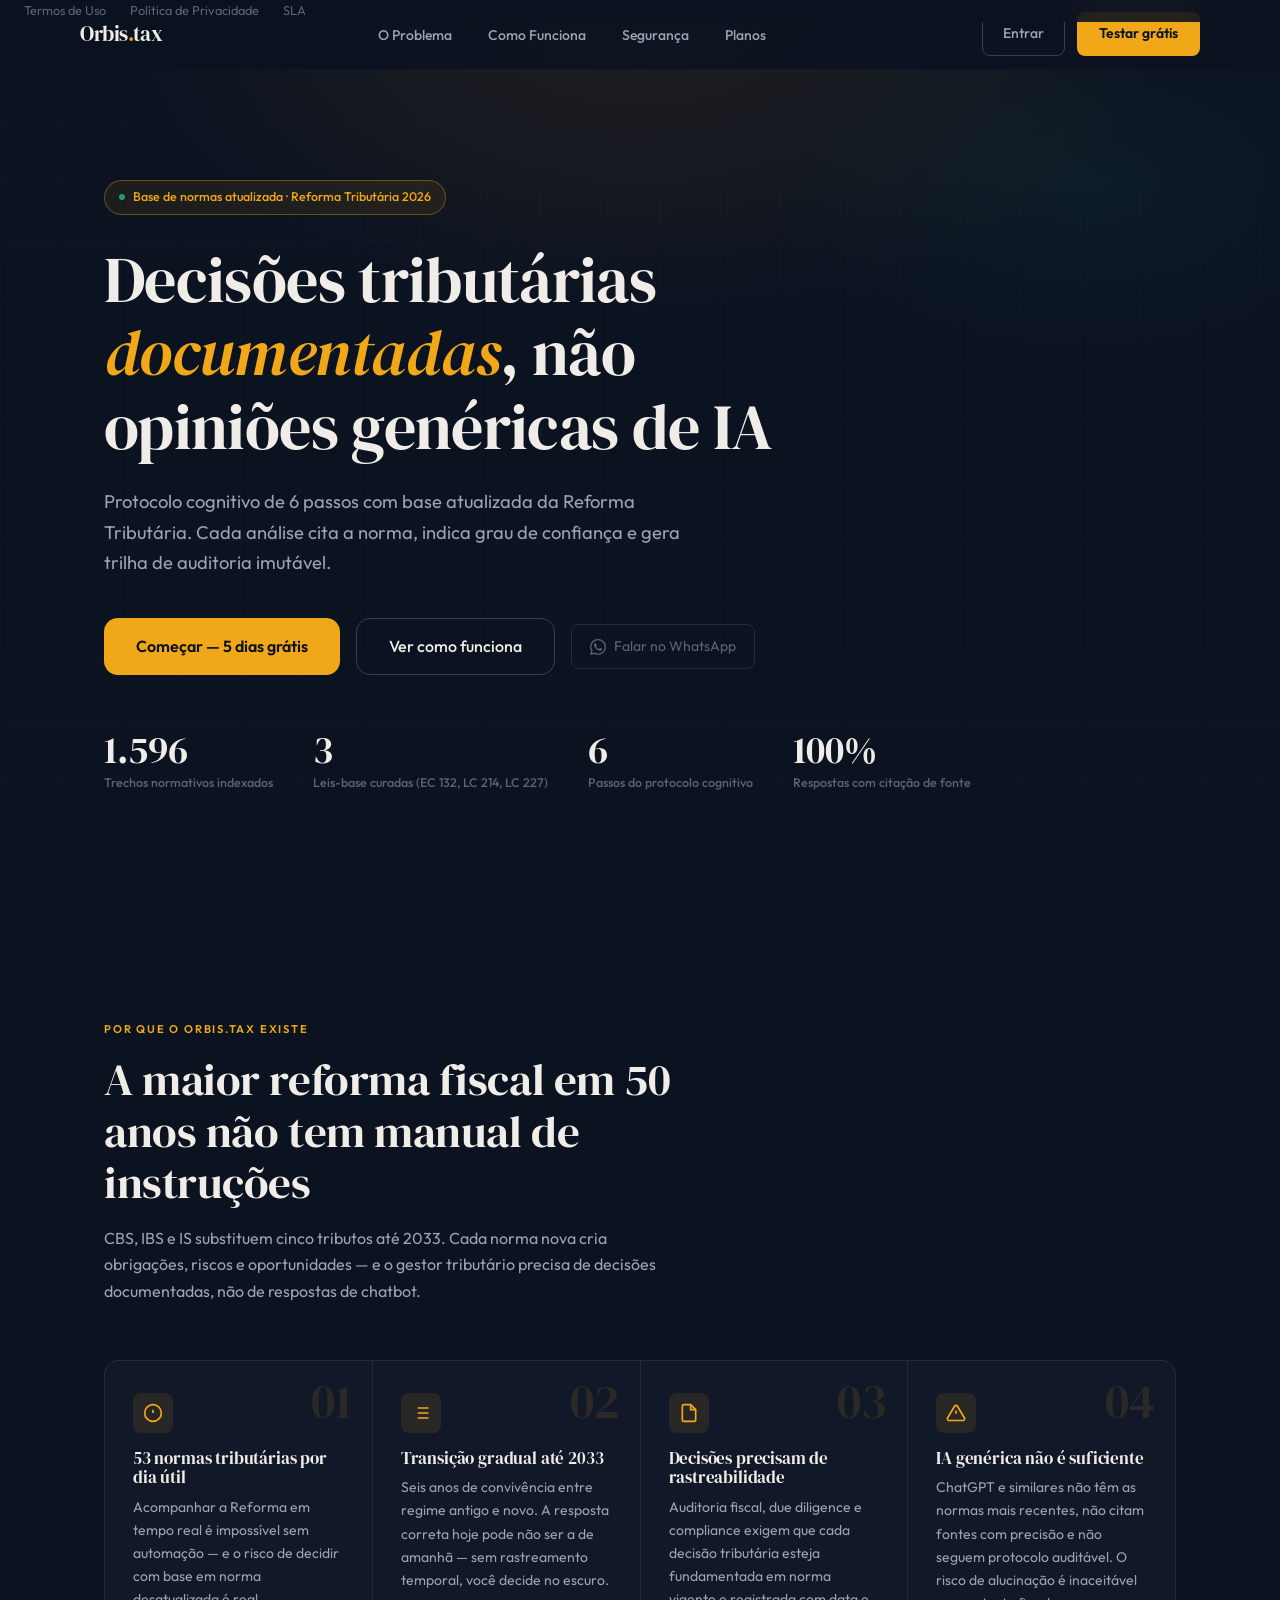
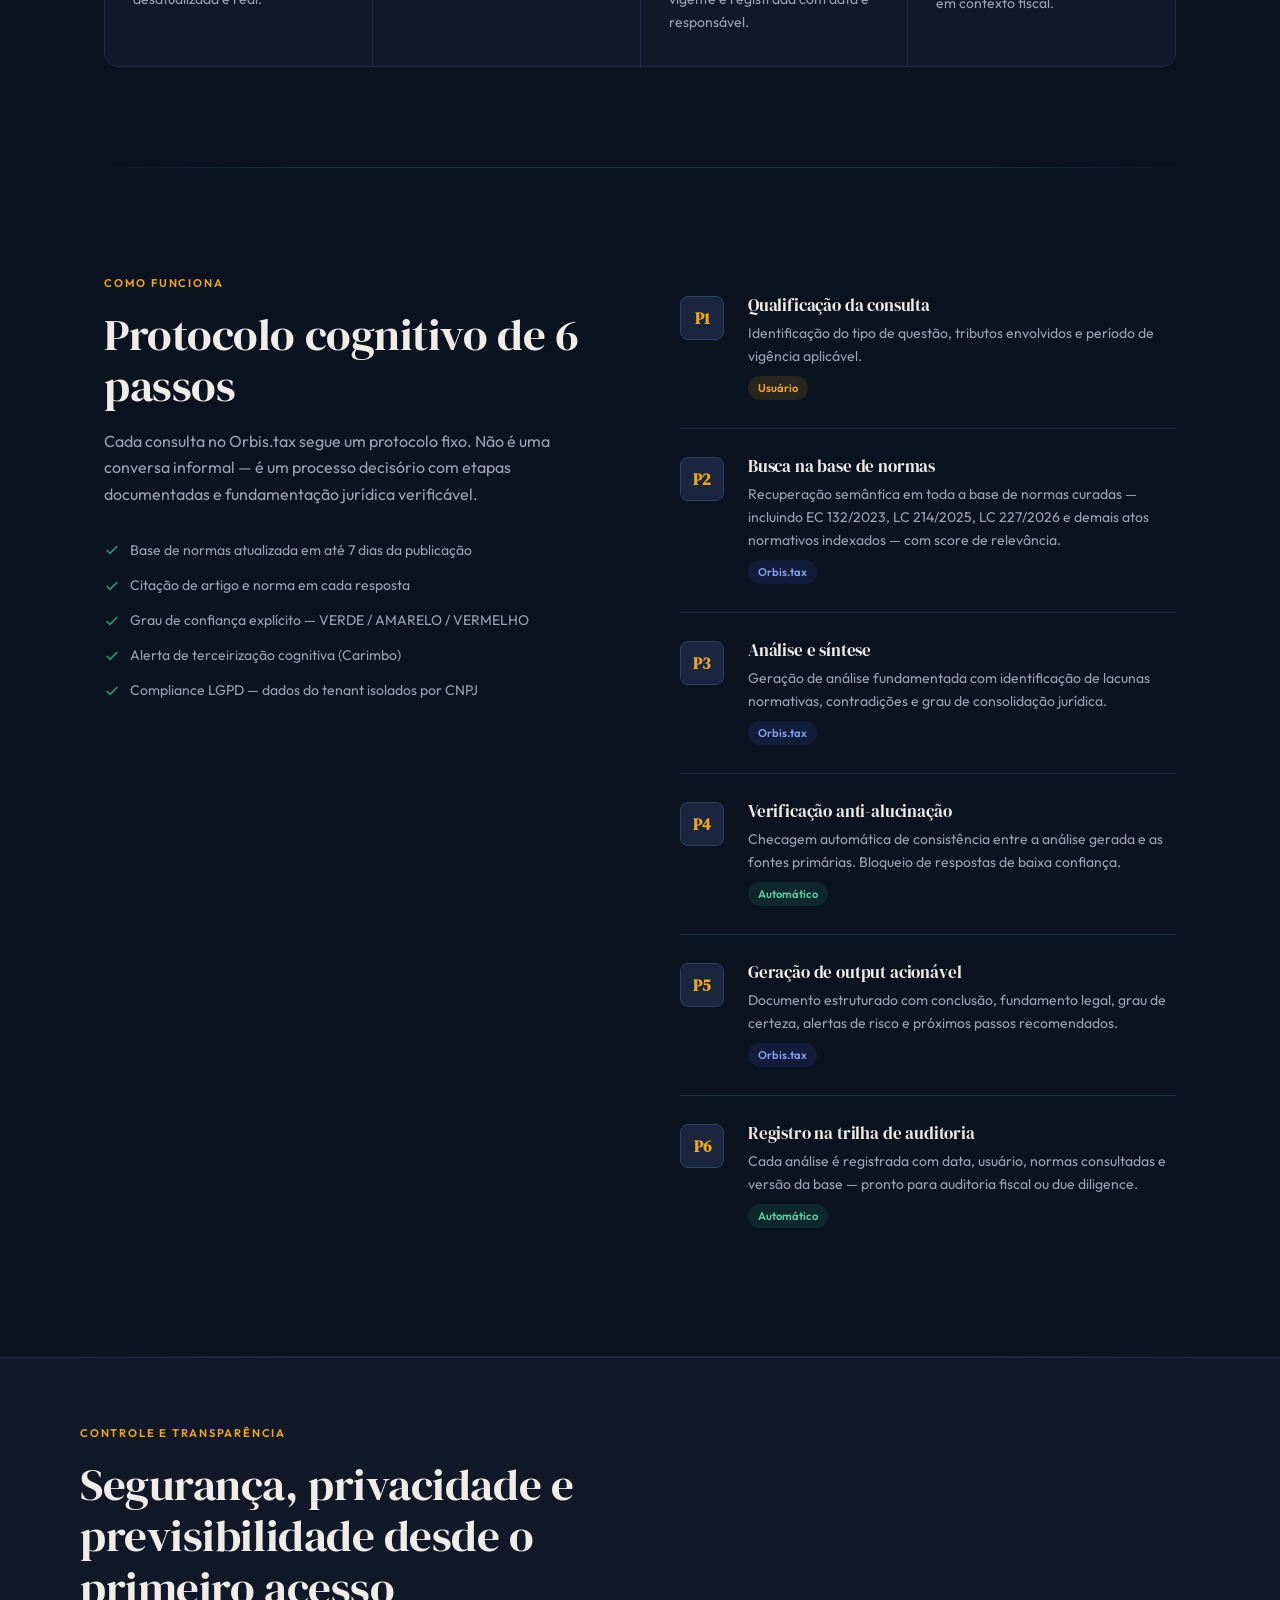
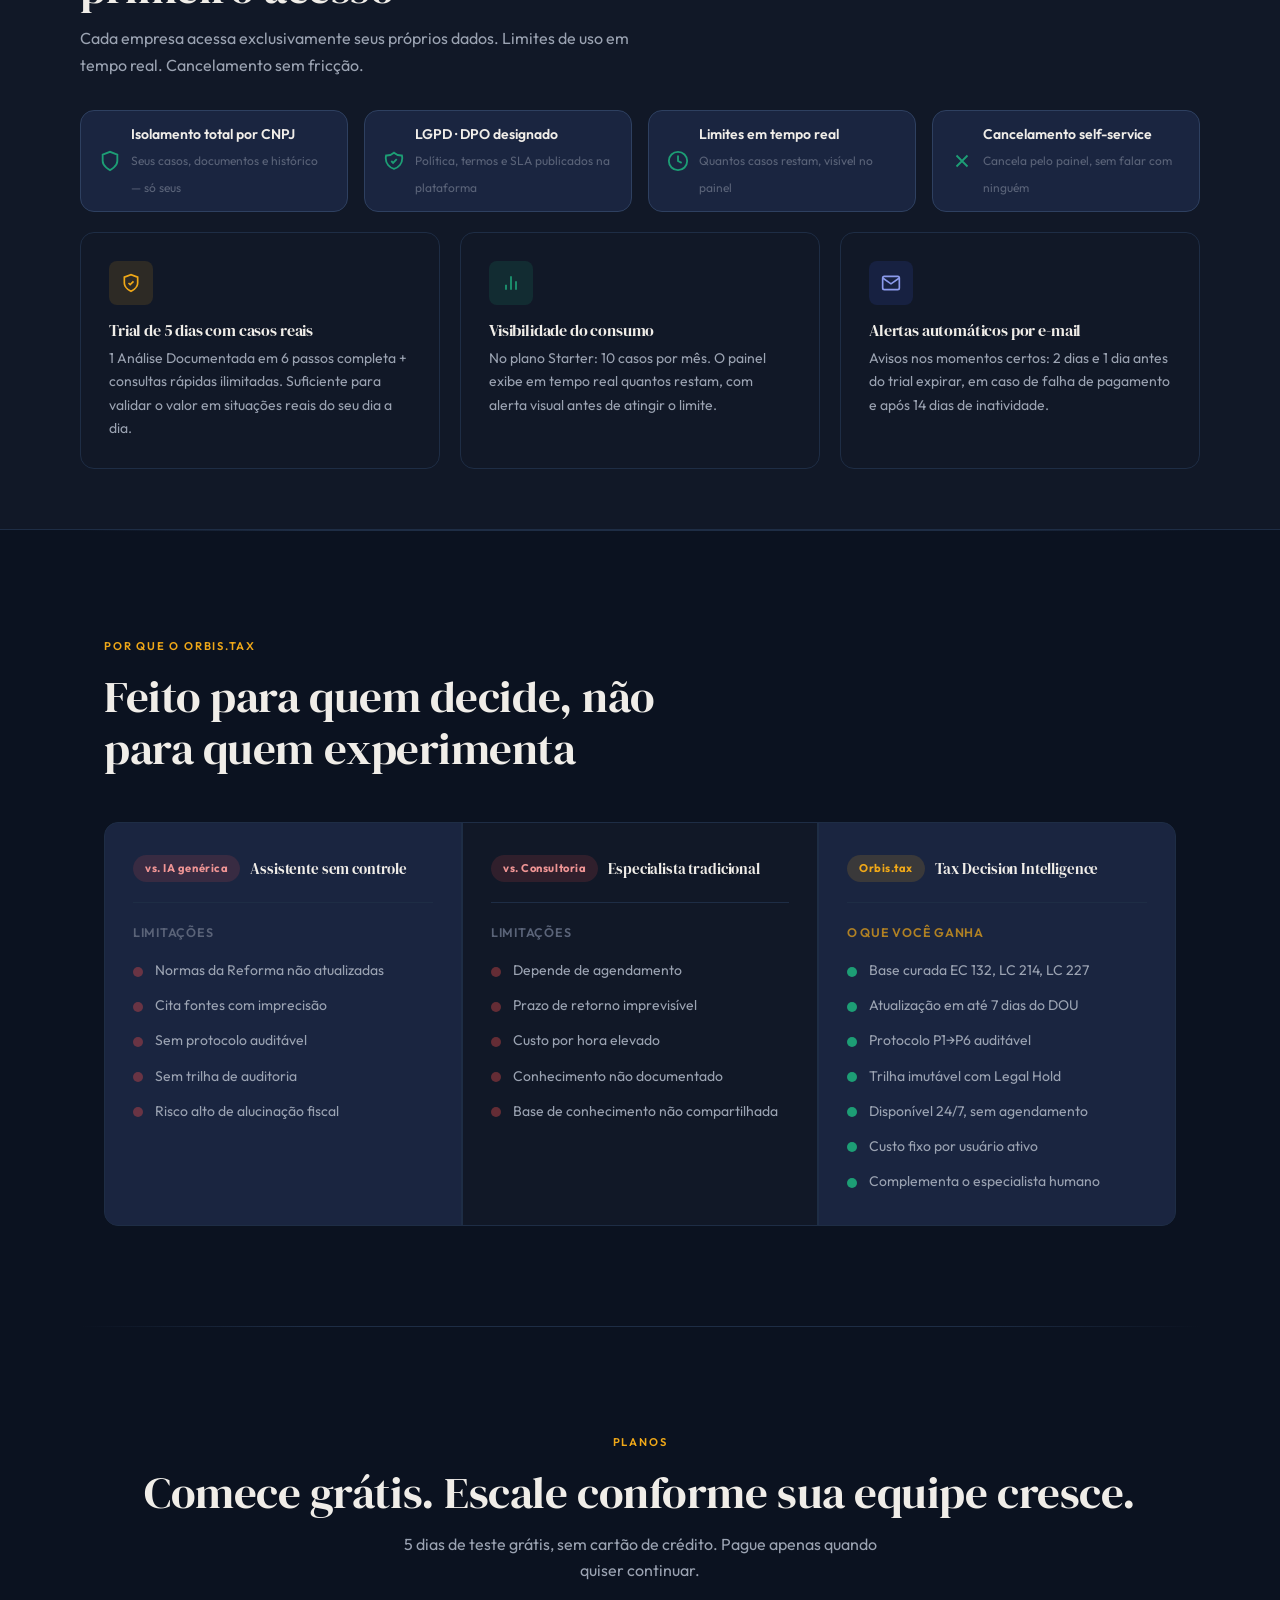
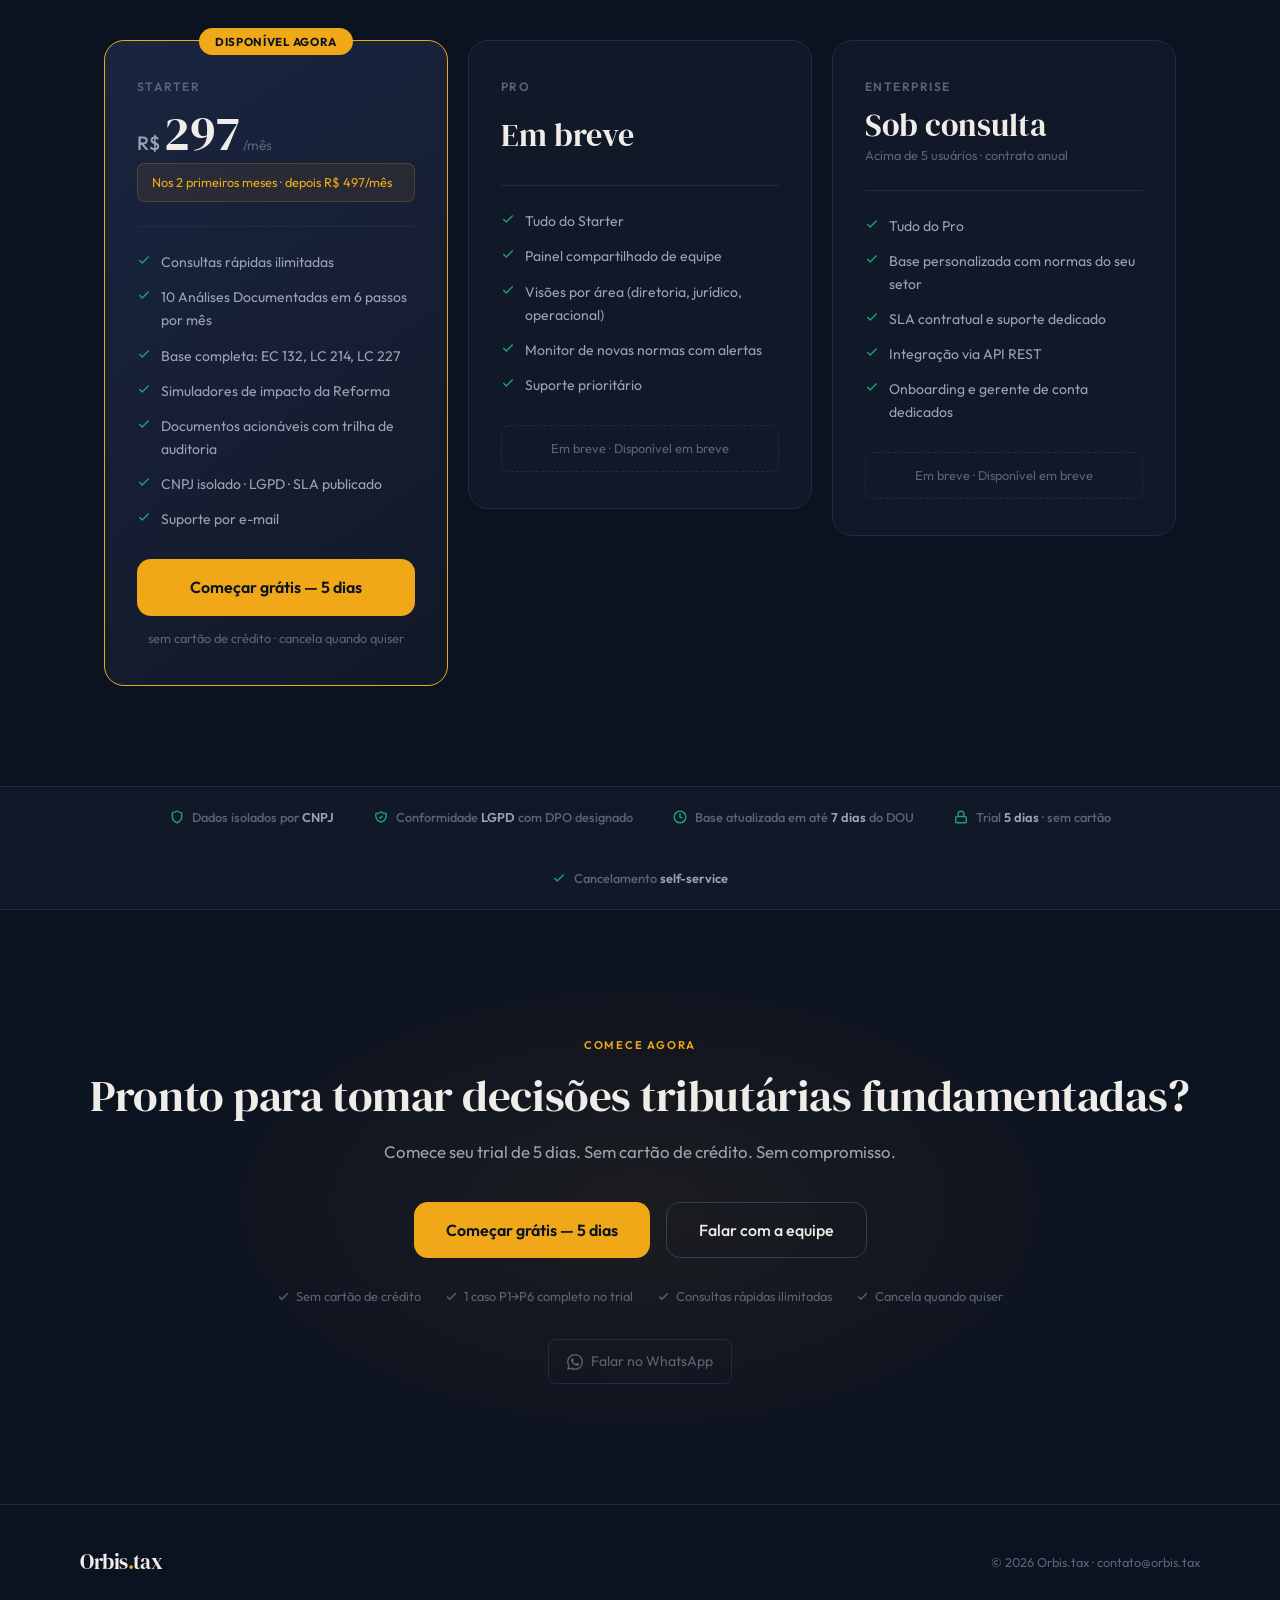
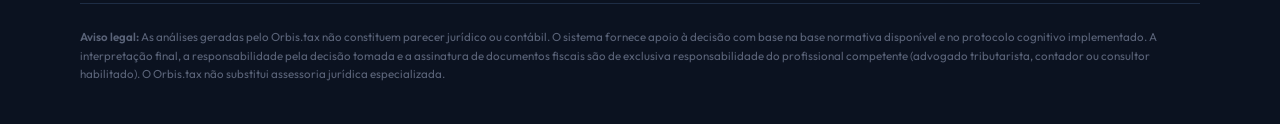
==== commit d9678a9b: "docs: sincroniza 100% da documentação — Maio 2026 - ARCHITECTURE.md v3.1: guard file + dev/prod comp" ====
--- a/frontend/public/landing-page.html
+++ b/frontend/public/landing-page.html
@@ -1,1032 +1,1041 @@
 <!DOCTYPE html>
 <html lang="pt-BR">
 <head>
-  <meta charset="UTF-8" />
-  <meta name="viewport" content="width=device-width, initial-scale=1.0" />
-  <meta name="description" content="Orbis.tax — Inteligência tributária para a Reforma. Protocolo cognitivo de 6 passos, base de normas atualizada e trilha de auditoria para decisões tributárias documentadas." />
-  <title>Orbis.tax — Inteligência Tributária para a Reforma</title>
-  <link rel="preconnect" href="https://fonts.googleapis.com" />
-  <link rel="preconnect" href="https://fonts.gstatic.com" crossorigin />
-  <link href="https://fonts.googleapis.com/css2?family=Inter:wght@400;500;600;700;800&display=swap" rel="stylesheet" />
-  <style>
-    /* ── Reset & Base ───────────────────────────────────────────── */
-    *, *::before, *::after { box-sizing: border-box; margin: 0; padding: 0; }
-
-    :root {
-      --azul-escuro:  #1F3864;
-      --azul-medio:   #2E75B6;
-      --azul-claro:   #E8F0FA;
-      --cinza-claro:  #F5F7FA;
-      --cinza-medio:  #9AA5B1;
-      --cinza-texto:  #4A5568;
-      --branco:       #FFFFFF;
-      --borda:        #E2E8F0;
-      --destaque:     #F59E0B;
-      --fonte:        'Inter', system-ui, -apple-system, sans-serif;
-      --raio:         10px;
-      --sombra:       0 4px 24px rgba(31,56,100,.10);
-    }
-
-    html { scroll-behavior: smooth; }
-
-    body {
-      font-family: var(--fonte);
-      color: var(--cinza-texto);
-      background: var(--branco);
-      line-height: 1.6;
-      -webkit-font-smoothing: antialiased;
-    }
-
-    img { max-width: 100%; display: block; }
-    a { color: inherit; text-decoration: none; }
-
-    .container {
-      width: 100%;
-      max-width: 1120px;
-      margin: 0 auto;
-      padding: 0 24px;
-    }
-
-    /* ── Tipografia ─────────────────────────────────────────────── */
-    h1 { font-size: clamp(2rem, 5vw, 3.25rem); font-weight: 800; line-height: 1.15; }
-    h2 { font-size: clamp(1.5rem, 3vw, 2.25rem); font-weight: 700; line-height: 1.25; }
-    h3 { font-size: 1.15rem; font-weight: 600; }
-    p  { font-size: 1rem; }
-
-    .label {
-      display: inline-block;
-      font-size: .75rem;
-      font-weight: 700;
-      letter-spacing: .08em;
-      text-transform: uppercase;
-      color: var(--azul-medio);
-      background: var(--azul-claro);
-      padding: 4px 12px;
-      border-radius: 20px;
-      margin-bottom: 16px;
-    }
-
-    /* ── Botões ─────────────────────────────────────────────────── */
-    .btn {
-      display: inline-flex;
-      align-items: center;
-      gap: 8px;
-      padding: 14px 28px;
-      border-radius: var(--raio);
-      font-size: 1rem;
-      font-weight: 600;
-      cursor: pointer;
-      transition: transform .15s, box-shadow .15s, opacity .15s;
-      border: none;
-      text-decoration: none;
-    }
-    .btn:hover { transform: translateY(-2px); box-shadow: 0 8px 24px rgba(0,0,0,.15); }
-    .btn:active { transform: translateY(0); }
-
-    .btn-primary {
-      background: var(--azul-medio);
-      color: var(--branco);
-    }
-    .btn-primary:hover { background: #2563a8; }
-
-    .btn-outline {
-      background: transparent;
-      color: var(--azul-escuro);
-      border: 2px solid var(--azul-escuro);
-    }
-    .btn-outline:hover { background: var(--azul-escuro); color: var(--branco); }
-
-    .btn-white {
-      background: var(--branco);
-      color: var(--azul-escuro);
-    }
-    .btn-white:hover { background: var(--azul-claro); }
-
-    @keyframes pulse-wa {
-      0%, 100% { box-shadow: 0 0 0 0 rgba(37,211,102,.45); }
-      60% { box-shadow: 0 0 0 10px rgba(37,211,102,0); }
-    }
-    .btn-whatsapp {
-      display: inline-flex;
-      align-items: center;
-      gap: 8px;
-      background-color: #25D366;
-      color: #ffffff;
-      padding: 14px 28px;
-      border-radius: var(--raio);
-      text-decoration: none;
-      font-weight: 600;
-      font-size: 1rem;
-      transition: background-color 0.2s ease, transform .15s, box-shadow .15s;
-      border: none;
-      cursor: pointer;
-      animation: pulse-wa 2.5s infinite;
-    }
-    .btn-whatsapp:hover {
-      background-color: #1DA851;
-      transform: translateY(-2px);
-      box-shadow: 0 8px 24px rgba(0,0,0,.15);
-      animation: none;
-    }
-    .btn-whatsapp.btn-lg { padding: 18px 36px; font-size: 1.1rem; }
-    .nav-wordmark {
-      font-size: 1.45rem;
-      font-weight: 800;
-      letter-spacing: -.02em;
-      line-height: 1;
-      color: #1F3864;
-      text-decoration: none;
-      display: inline-block;
-      vertical-align: middle;
-    }
-
-    .btn-lg { padding: 18px 36px; font-size: 1.1rem; }
-
-    /* ── Nav ────────────────────────────────────────────────────── */
-    nav {
-      position: sticky;
-      top: 0;
-      z-index: 100;
-      background: rgba(255,255,255,.95);
-      backdrop-filter: blur(8px);
-      border-bottom: 1px solid var(--borda);
-      padding: 0;
-    }
-    .nav-inner {
-      display: flex;
-      align-items: center;
-      justify-content: space-between;
-      min-height: 64px;
-      padding: 8px 0;
-    }
-    .logo {
-      display: flex;
-      align-items: center;
-    }
-    .logo img { height: 48px; width: auto; display: block; }
-    .nav-links {
-      display: flex;
-      align-items: center;
-      gap: 32px;
-      list-style: none;
-    }
-    .nav-links a {
-      font-size: .9rem;
-      font-weight: 500;
-      color: var(--cinza-texto);
-      transition: color .15s;
-    }
-    .nav-links a:hover { color: var(--azul-medio); }
-    .nav-cta { display: flex; gap: 12px; align-items: center; }
-    .nav-mobile-toggle {
-      display: none;
-      background: none;
-      border: none;
-      cursor: pointer;
-      padding: 4px;
-      color: var(--azul-escuro);
-    }
-
-    @media (max-width: 768px) {
-      .nav-links, .nav-cta { display: none; }
-      .nav-mobile-toggle { display: block; }
-      nav.open .nav-links,
-      nav.open .nav-cta {
-        display: flex;
-        flex-direction: column;
-        align-items: flex-start;
-        padding: 16px 24px;
-        gap: 16px;
-        background: var(--branco);
-        border-top: 1px solid var(--borda);
-      }
-      nav.open { display: block; }
-      nav.open .nav-inner { flex-wrap: wrap; height: auto; padding: 12px 0; }
-    }
-
-    /* ── Hero ───────────────────────────────────────────────────── */
-    #hero {
-      background: linear-gradient(135deg, var(--azul-escuro) 0%, #2a4d8a 60%, var(--azul-medio) 100%);
-      color: var(--branco);
-      padding: 100px 0 80px;
-      overflow: hidden;
-      position: relative;
-    }
-    #hero::before {
-      content: '';
-      position: absolute;
-      inset: 0;
-      background: url("data:image/svg+xml,%3Csvg width='60' height='60' viewBox='0 0 60 60' xmlns='http://www.w3.org/2000/svg'%3E%3Cg fill='none' fill-rule='evenodd'%3E%3Cg fill='%23ffffff' fill-opacity='0.03'%3E%3Cpath d='M36 34v-4h-2v4h-4v2h4v4h2v-4h4v-2h-4zm0-30V0h-2v4h-4v2h4v4h2V6h4V4h-4zM6 34v-4H4v4H0v2h4v4h2v-4h4v-2H6zM6 4V0H4v4H0v2h4v4h2V6h4V4H6z'/%3E%3C/g%3E%3C/g%3E%3C/svg%3E");
-      pointer-events: none;
-    }
-    .hero-grid {
-      display: grid;
-      grid-template-columns: 1fr 1.12fr;
-      gap: 48px;
-      align-items: center;
-      position: relative;
-    }
-    .hero-badge {
-      display: inline-flex;
-      align-items: center;
-      gap: 6px;
-      background: rgba(255,255,255,.12);
-      border: 1px solid rgba(255,255,255,.2);
-      border-radius: 20px;
-      padding: 6px 14px;
-      font-size: .8rem;
-      font-weight: 600;
-      margin-bottom: 24px;
-      color: rgba(255,255,255,.9);
-    }
-    #hero h1 { color: var(--branco); margin-bottom: 20px; }
-    .hero-sub {
-      font-size: 1.2rem;
-      color: rgba(255,255,255,.82);
-      margin-bottom: 20px;
-      max-width: 480px;
-    }
-    .hero-trust {
-      display: flex;
-      flex-wrap: wrap;
-      gap: 8px 20px;
-      margin-bottom: 32px;
-      font-size: .82rem;
-      color: rgba(255,255,255,.60);
-    }
-    .hero-trust span { display: flex; align-items: center; gap: 5px; }
-    .hero-trust span::before { content: ""; display: inline-block; width: 5px; height: 5px; border-radius: 50%; background: rgba(147,197,253,.7); flex-shrink: 0; }
-    .hero-actions { display: flex; gap: 16px; flex-wrap: wrap; }
-    .hero-visual {
-      border-radius: 16px 0 0 16px;
-      overflow: hidden;
-      box-shadow: 0 32px 80px rgba(0,0,0,.5);
-      border: 1px solid rgba(255,255,255,.12);
-      margin-right: calc(((100vw - 1120px) / -2) - 24px + 48px);
-    }
-    .hero-visual img { width: 100%; height: auto; display: block; }
-    .hero-stats {
-      display: flex;
-      gap: 32px;
-      margin-top: 48px;
-      padding-top: 32px;
-      border-top: 1px solid rgba(255,255,255,.15);
-      flex-wrap: wrap;
-    }
-    .stat-item { }
-    .stat-num {
-      font-size: 1.75rem;
-      font-weight: 800;
-      color: var(--branco);
-      display: block;
-    }
-    .stat-label {
-      font-size: .8rem;
-      color: rgba(255,255,255,.65);
-    }
-
-    @media (max-width: 768px) {
-      #hero { padding: 64px 0 48px; }
-      .hero-grid { grid-template-columns: 1fr; gap: 40px; }
-      .hero-visual { display: none; }
-    }
-
-    /* ── Seções genéricas ───────────────────────────────────────── */
-    section { padding: 96px 0; }
-    .section-header { text-align: center; max-width: 640px; margin: 0 auto 56px; }
-    .section-header h2 { color: var(--azul-escuro); margin-bottom: 16px; }
-    .section-header p { font-size: 1.1rem; color: var(--cinza-texto); }
-
-    /* ── Problema ───────────────────────────────────────────────── */
-    #problema { background: var(--cinza-claro); }
-    .problema-grid {
-      display: grid;
-      grid-template-columns: repeat(auto-fit, minmax(240px, 1fr));
-      gap: 24px;
-    }
-    .problema-card {
-      background: var(--branco);
-      border: 1px solid var(--borda);
-      border-radius: var(--raio);
-      padding: 28px 24px;
-      transition: box-shadow .2s;
-    }
-    .problema-card:hover { box-shadow: var(--sombra); }
-    .problema-icon {
-      width: 44px;
-      height: 44px;
-      border-radius: 10px;
-      background: var(--azul-claro);
-      display: flex;
-      align-items: center;
-      justify-content: center;
-      margin-bottom: 16px;
-    }
-    .problema-card h3 { color: var(--azul-escuro); margin-bottom: 8px; }
-    .problema-card p { font-size: .9rem; color: var(--cinza-texto); }
-
-    /* ── Solução / P1-P6 ────────────────────────────────────────── */
-    #solucao { background: var(--branco); }
-    .passos-grid {
-      display: grid;
-      grid-template-columns: repeat(auto-fit, minmax(300px, 1fr));
-      gap: 20px;
-      margin-bottom: 56px;
-    }
-    .passo-card {
-      border: 1px solid var(--borda);
-      border-radius: var(--raio);
-      padding: 24px;
-      position: relative;
-      transition: border-color .2s, box-shadow .2s;
-    }
-    .passo-card:hover {
-      border-color: var(--azul-medio);
-      box-shadow: 0 0 0 3px var(--azul-claro);
-    }
-    .passo-num {
-      display: inline-flex;
-      align-items: center;
-      justify-content: center;
-      width: 32px;
-      height: 32px;
-      border-radius: 50%;
-      background: var(--azul-escuro);
-      color: var(--branco);
-      font-size: .8rem;
-      font-weight: 700;
-      margin-bottom: 12px;
-    }
-    .passo-card h3 { color: var(--azul-escuro); margin-bottom: 6px; }
-    .passo-card p { font-size: .88rem; }
-
-    .solucao-features {
-      display: grid;
-      grid-template-columns: repeat(auto-fit, minmax(220px, 1fr));
-      gap: 20px;
-      background: var(--azul-claro);
-      border-radius: 16px;
-      padding: 32px;
-    }
-    .feature-item {
-      display: flex;
-      align-items: flex-start;
-      gap: 12px;
-    }
-    .feature-check {
-      width: 22px;
-      height: 22px;
-      border-radius: 50%;
-      background: var(--azul-medio);
-      flex-shrink: 0;
-      display: flex;
-      align-items: center;
-      justify-content: center;
-      margin-top: 2px;
-    }
-    .feature-item p { font-size: .9rem; font-weight: 500; color: var(--azul-escuro); }
-
-    /* ── Diferenciais ───────────────────────────────────────────── */
-    #diferenciais { background: var(--cinza-claro); }
-    .diferenciais-grid {
-      display: grid;
-      grid-template-columns: repeat(auto-fit, minmax(300px, 1fr));
-      gap: 24px;
-    }
-    .diferencial-card {
-      background: var(--branco);
-      border-radius: var(--raio);
-      padding: 32px 28px;
-      border: 1px solid var(--borda);
-    }
-    .diferencial-vs {
-      font-size: .75rem;
-      font-weight: 700;
-      text-transform: uppercase;
-      letter-spacing: .06em;
-      color: var(--cinza-medio);
-      margin-bottom: 8px;
-    }
-    .diferencial-card h3 {
-      color: var(--azul-escuro);
-      font-size: 1.1rem;
-      margin-bottom: 16px;
-    }
-    .diferencial-lista { list-style: none; display: flex; flex-direction: column; gap: 10px; }
-    .diferencial-lista li {
-      display: flex;
-      align-items: flex-start;
-      gap: 10px;
-      font-size: .88rem;
-    }
-    .diferencial-lista li::before {
-      content: '✓';
-      color: var(--azul-medio);
-      font-weight: 700;
-      flex-shrink: 0;
-      margin-top: 1px;
-    }
-
-    /* ── Preços ─────────────────────────────────────────────────── */
-    #precos { background: var(--azul-escuro); }
-    #precos .section-header h2 { color: var(--branco); }
-    #precos .section-header p { color: rgba(255,255,255,.7); }
-    #precos .label { background: rgba(255,255,255,.1); color: rgba(255,255,255,.85); }
-
-    .precos-grid {
-      display: grid;
-      grid-template-columns: repeat(auto-fit, minmax(280px, 1fr));
-      gap: 24px;
-      align-items: start;
-    }
-    .preco-card {
-      background: rgba(255,255,255,.10);
-      border: 1px solid rgba(255,255,255,.22);
-      border-radius: 16px;
-      padding: 36px 28px;
-      color: var(--branco);
-      transition: transform .2s, box-shadow .2s;
-    }
-    .preco-card:hover { transform: translateY(-4px); box-shadow: 0 16px 40px rgba(0,0,0,.3); }
-    .preco-card.destaque {
-      background: var(--branco);
-      color: var(--azul-escuro);
-      border-color: var(--branco);
-      position: relative;
-    }
-    .preco-badge {
-      position: absolute;
-      top: -14px;
-      left: 50%;
-      transform: translateX(-50%);
-      background: var(--destaque);
-      color: #7c4a00;
-      font-size: .72rem;
-      font-weight: 700;
-      text-transform: uppercase;
-      letter-spacing: .06em;
-      padding: 4px 14px;
-      border-radius: 20px;
-      white-space: nowrap;
-    }
-    .preco-plano {
-      font-size: .8rem;
-      font-weight: 700;
-      text-transform: uppercase;
-      letter-spacing: .1em;
-      margin-bottom: 8px;
-      opacity: .7;
-    }
-    .preco-card.destaque .preco-plano { color: var(--azul-medio); opacity: 1; }
-    .preco-card h3 {
-      font-size: 1.5rem;
-      font-weight: 800;
-      margin-bottom: 4px;
-    }
-    .preco-usuarios {
-      font-size: .85rem;
-      opacity: .65;
-      margin-bottom: 24px;
-    }
-    .preco-divider {
-      border: none;
-      border-top: 1px solid rgba(255,255,255,.12);
-      margin: 20px 0;
-    }
-    .preco-card.destaque .preco-divider { border-color: var(--borda); }
-    .preco-features { list-style: none; display: flex; flex-direction: column; gap: 12px; margin-bottom: 28px; }
-    .preco-features li {
-      display: flex;
-      gap: 10px;
-      font-size: .88rem;
-      align-items: flex-start;
-    }
-    .preco-features li .ck {
-      width: 18px;
-      height: 18px;
-      border-radius: 50%;
-      background: var(--azul-medio);
-      flex-shrink: 0;
-      display: flex;
-      align-items: center;
-      justify-content: center;
-      margin-top: 2px;
-    }
-    .preco-card.destaque .preco-features li .ck { background: var(--azul-escuro); }
-    .preco-trial {
-      text-align: center;
-      font-size: .78rem;
-      opacity: .6;
-      margin-top: 12px;
-    }
-
-    /* ── Disclaimer ─────────────────────────────────────────────── */
-    #disclaimer {
-      background: #fffbeb;
-      border-top: 3px solid var(--destaque);
-      padding: 32px 0;
-    }
-    .disclaimer-inner {
-      display: flex;
-      gap: 16px;
-      align-items: flex-start;
-    }
-    .disclaimer-icon {
-      flex-shrink: 0;
-      width: 36px;
-      height: 36px;
-      background: var(--destaque);
-      border-radius: 50%;
-      display: flex;
-      align-items: center;
-      justify-content: center;
-      margin-top: 2px;
-    }
-    #disclaimer p {
-      font-size: .88rem;
-      color: #7c4a00;
-      line-height: 1.65;
-    }
-    #disclaimer strong { font-weight: 700; }
-
-    /* ── CTA final ──────────────────────────────────────────────── */
-    #cta-final {
-      background: linear-gradient(135deg, var(--azul-medio), var(--azul-escuro));
-      padding: 80px 0;
-      text-align: center;
-    }
-    #cta-final h2 { color: var(--branco); margin-bottom: 12px; }
-    #cta-final p { color: rgba(255,255,255,.75); font-size: 1.1rem; margin-bottom: 32px; }
-    .cta-actions { display: flex; gap: 16px; justify-content: center; flex-wrap: wrap; }
-
-    /* ── Footer ─────────────────────────────────────────────────── */
-    footer {
-      background: var(--azul-escuro);
-      border-top: 1px solid rgba(255,255,255,.08);
-      padding: 40px 0 32px;
-    }
-    .footer-inner {
-      display: flex;
-      align-items: center;
-      justify-content: space-between;
-      flex-wrap: wrap;
-      gap: 24px;
-    }
-    .footer-logo {
-      display: flex;
-      align-items: center;
-      gap: 10px;
-      color: var(--branco);
-      font-weight: 700;
-      font-size: 1.1rem;
-    }
-    .footer-links {
-      display: flex;
-      gap: 24px;
-      flex-wrap: wrap;
-      list-style: none;
-    }
-    .footer-links a {
-      font-size: .82rem;
-      color: rgba(255,255,255,.55);
-      transition: color .15s;
-    }
-    .footer-links a:hover { color: rgba(255,255,255,.9); }
-    .footer-copy {
-      font-size: .78rem;
-      color: rgba(255,255,255,.35);
-    }
-
-    /* ── Utilidades ─────────────────────────────────────────────── */
-    .text-center { text-align: center; }
-    .mt-4  { margin-top: 16px; }
-    .mt-8  { margin-top: 32px; }
-    .mt-12 { margin-top: 48px; }
-
-    /* SVG check inline */
-    .svg-check { display: block; }
-  </style>
+<meta charset="UTF-8">
+<meta name="viewport" content="width=device-width, initial-scale=1.0">
+<title>Orbis.tax — Decisões tributárias documentadas, não opiniões de IA</title>
+<meta name="description" content="Protocolo cognitivo de 6 passos com base atualizada da Reforma Tributária. Cada análise cita a norma, indica grau de confiança e gera trilha de auditoria imutável.">
+<link rel="preconnect" href="https://fonts.googleapis.com">
+<link rel="preconnect" href="https://fonts.gstatic.com" crossorigin>
+<link href="https://fonts.googleapis.com/css2?family=DM+Serif+Display:ital@0;1&family=Outfit:wght@300;400;500;600;700&display=swap" rel="stylesheet">
+<style>
+*,*::before,*::after{box-sizing:border-box;margin:0;padding:0}
+:root{
+  --navy:#0B1220;
+  --navy-2:#111827;
+  --navy-3:#1a2540;
+  --navy-4:#243050;
+  --amber:#F0A818;
+  --amber-light:#F5C254;
+  --amber-dim:#7A5310;
+  --teal:#1D9E75;
+  --teal-light:#5DCAA5;
+  --red:#E24B4A;
+  --text-primary:#F0EDE8;
+  --text-secondary:#9BA3B2;
+  --text-muted:#5A6378;
+  --border:#1E2D45;
+  --border-bright:#2E4060;
+  --serif:'DM Serif Display',Georgia,serif;
+  --sans:'Outfit',system-ui,sans-serif;
+  --radius:8px;
+  --radius-lg:14px;
+  --radius-xl:20px;
+}
+html{scroll-behavior:smooth;font-size:16px}
+body{
+  background:var(--navy);
+  color:var(--text-primary);
+  font-family:var(--sans);
+  font-weight:400;
+  line-height:1.65;
+  overflow-x:hidden;
+  -webkit-font-smoothing:antialiased;
+}
+
+/* ── TYPOGRAPHY ── */
+h1,h2,h3{font-family:var(--serif);font-weight:400;line-height:1.15;letter-spacing:-0.01em}
+h1{font-size:clamp(2.6rem,5vw,4.2rem)}
+h2{font-size:clamp(1.9rem,3.5vw,2.8rem)}
+h3{font-size:clamp(1.2rem,2vw,1.5rem)}
+p{font-size:1rem;color:var(--text-secondary)}
+strong{color:var(--text-primary);font-weight:600}
+a{color:inherit;text-decoration:none}
+
+/* ── LAYOUT ── */
+.container{max-width:1120px;margin:0 auto;padding:0 24px}
+.section{padding:100px 0}
+.section-label{
+  display:inline-block;
+  font-family:var(--sans);
+  font-size:0.7rem;
+  font-weight:600;
+  letter-spacing:.16em;
+  text-transform:uppercase;
+  color:var(--amber);
+  margin-bottom:1rem;
+}
+
+/* ── REVEAL ANIMATIONS ── */
+.reveal{opacity:0;transform:translateY(28px);transition:opacity .65s ease,transform .65s ease}
+.reveal.visible{opacity:1;transform:none}
+.reveal-delay-1{transition-delay:.1s}
+.reveal-delay-2{transition-delay:.2s}
+.reveal-delay-3{transition-delay:.3s}
+.reveal-delay-4{transition-delay:.4s}
+
+/* ── NAV ── */
+nav{
+  position:fixed;top:0;left:0;right:0;z-index:100;
+  padding:0 24px;
+  background:rgba(11,18,32,0.85);
+  backdrop-filter:blur(16px);
+  -webkit-backdrop-filter:blur(16px);
+  border-bottom:1px solid transparent;
+  transition:border-color .3s;
+}
+nav.scrolled{border-color:var(--border)}
+.nav-inner{
+  max-width:1120px;margin:0 auto;
+  display:flex;align-items:center;justify-content:space-between;
+  height:68px;
+}
+.nav-logo{
+  font-family:var(--serif);
+  font-size:1.3rem;
+  color:var(--text-primary);
+  letter-spacing:-.02em;
+}
+.nav-logo span{color:var(--amber)}
+.nav-links{display:flex;align-items:center;gap:36px;list-style:none}
+.nav-links a{
+  font-size:.875rem;font-weight:500;
+  color:var(--text-secondary);
+  transition:color .2s;
+}
+.nav-links a:hover{color:var(--text-primary)}
+.nav-actions{display:flex;align-items:center;gap:12px}
+.btn-ghost{
+  padding:9px 20px;border-radius:var(--radius);
+  font-family:var(--sans);font-size:.875rem;font-weight:500;
+  color:var(--text-secondary);
+  border:1px solid var(--border-bright);
+  transition:all .2s;cursor:pointer;
+  background:transparent;
+}
+.btn-ghost:hover{color:var(--text-primary);border-color:var(--text-muted)}
+.btn-primary{
+  padding:10px 22px;border-radius:var(--radius);
+  font-family:var(--sans);font-size:.875rem;font-weight:600;
+  background:var(--amber);color:#0B1220;
+  border:none;cursor:pointer;
+  transition:background .2s,transform .15s;
+  white-space:nowrap;
+}
+.btn-primary:hover{background:var(--amber-light);transform:translateY(-1px)}
+.btn-primary:active{transform:translateY(0)}
+.btn-lg{padding:15px 32px;font-size:1rem;border-radius:var(--radius-lg)}
+.btn-outline-lg{
+  padding:14px 32px;border-radius:var(--radius-lg);
+  font-family:var(--sans);font-size:1rem;font-weight:500;
+  color:var(--text-primary);
+  border:1px solid var(--border-bright);
+  cursor:pointer;background:transparent;
+  transition:all .2s;
+}
+.btn-outline-lg:hover{background:var(--navy-3);border-color:var(--text-muted)}
+
+/* ── HERO ── */
+#hero{
+  padding:180px 0 120px;
+  position:relative;overflow:hidden;
+}
+.hero-bg{
+  position:absolute;inset:0;
+  background:
+    radial-gradient(ellipse 70% 60% at 50% 0%, rgba(240,168,24,.09) 0%, transparent 60%),
+    radial-gradient(ellipse 50% 40% at 85% 20%, rgba(29,158,117,.07) 0%, transparent 50%);
+  pointer-events:none;
+}
+.hero-grid-lines{
+  position:absolute;inset:0;
+  background-image:
+    linear-gradient(rgba(255,255,255,.025) 1px, transparent 1px),
+    linear-gradient(90deg, rgba(255,255,255,.025) 1px, transparent 1px);
+  background-size:60px 60px;
+  mask-image:linear-gradient(to bottom, transparent, rgba(0,0,0,.6) 30%, rgba(0,0,0,.6) 70%, transparent);
+  pointer-events:none;
+}
+.hero-badge{
+  display:inline-flex;align-items:center;gap:8px;
+  padding:6px 14px;border-radius:100px;
+  border:1px solid rgba(240,168,24,.35);
+  background:rgba(240,168,24,.08);
+  font-size:.78rem;font-weight:500;color:var(--amber);
+  margin-bottom:28px;
+  animation:fadeIn .8s ease both;
+}
+.hero-badge-dot{
+  width:6px;height:6px;border-radius:50%;
+  background:var(--teal);
+  animation:pulse 2s ease infinite;
+}
+@keyframes pulse{0%,100%{opacity:1;transform:scale(1)}50%{opacity:.6;transform:scale(.85)}}
+@keyframes fadeIn{from{opacity:0;transform:translateY(-10px)}to{opacity:1;transform:none}}
+.hero-headline{
+  margin-bottom:24px;
+  animation:slideUp .9s ease .1s both;
+}
+.hero-headline em{
+  font-style:italic;color:var(--amber);
+}
+@keyframes slideUp{from{opacity:0;transform:translateY(32px)}to{opacity:1;transform:none}}
+.hero-sub{
+  font-size:1.15rem;max-width:600px;
+  color:var(--text-secondary);margin-bottom:40px;
+  animation:slideUp .9s ease .2s both;
+}
+.hero-actions{
+  display:flex;align-items:center;gap:16px;flex-wrap:wrap;
+  margin-bottom:56px;
+  animation:slideUp .9s ease .3s both;
+}
+.hero-wa{
+  display:inline-flex;align-items:center;gap:8px;
+  font-size:.875rem;color:var(--text-muted);
+  border:1px solid var(--border);
+  padding:10px 18px;border-radius:var(--radius);
+  transition:all .2s;cursor:pointer;
+}
+.hero-wa:hover{color:var(--text-secondary);border-color:var(--border-bright)}
+.hero-wa svg{flex-shrink:0}
+.hero-stats{
+  display:flex;gap:40px;flex-wrap:wrap;
+  animation:slideUp .9s ease .4s both;
+}
+.hero-stat-num{
+  font-family:var(--serif);font-size:2.4rem;
+  color:var(--text-primary);line-height:1;
+}
+.hero-stat-label{font-size:.78rem;color:var(--text-muted);margin-top:4px;font-weight:500}
+
+/* ── TRUST BAR ── */
+.trust-bar{
+  border-top:1px solid var(--border);
+  border-bottom:1px solid var(--border);
+  background:var(--navy-2);
+  padding:20px 24px;
+}
+.trust-bar-inner{
+  max-width:1120px;margin:0 auto;
+  display:flex;align-items:center;justify-content:center;
+  gap:40px;flex-wrap:wrap;
+}
+.trust-item{
+  display:flex;align-items:center;gap:8px;
+  font-size:.8rem;font-weight:500;color:var(--text-muted);
+}
+.trust-item svg{color:var(--teal);flex-shrink:0}
+.trust-item strong{color:var(--text-secondary);font-weight:600}
+
+/* ── PROBLEM ── */
+.problem-grid{
+  display:grid;grid-template-columns:repeat(auto-fit,minmax(240px,1fr));
+  gap:1px;background:var(--border);border-radius:var(--radius-lg);overflow:hidden;
+  border:1px solid var(--border);
+}
+.problem-card{
+  background:var(--navy-2);padding:32px 28px;
+  position:relative;
+}
+.problem-num{
+  font-family:var(--serif);font-size:3rem;
+  color:rgba(240,168,24,.12);
+  position:absolute;top:16px;right:20px;line-height:1;
+}
+.problem-icon{
+  width:40px;height:40px;border-radius:var(--radius);
+  background:rgba(240,168,24,.1);
+  display:flex;align-items:center;justify-content:center;
+  margin-bottom:16px;
+}
+.problem-icon svg{color:var(--amber)}
+.problem-card h3{font-size:1.05rem;margin-bottom:8px}
+
+/* ── PROTOCOLO ── */
+.protocol-list{display:flex;flex-direction:column;gap:0}
+.protocol-item{
+  display:flex;gap:24px;align-items:flex-start;
+  padding:28px 0;
+  border-bottom:1px solid var(--border);
+  position:relative;
+}
+.protocol-item:last-child{border-bottom:none}
+.protocol-step{
+  flex-shrink:0;width:44px;height:44px;
+  border-radius:var(--radius);
+  background:var(--navy-3);
+  border:1px solid var(--border-bright);
+  display:flex;align-items:center;justify-content:center;
+  font-family:var(--serif);font-size:1rem;color:var(--amber);
+  font-weight:700;
+}
+.protocol-content h3{font-size:1.05rem;margin-bottom:6px}
+.protocol-tag{
+  display:inline-block;padding:3px 10px;border-radius:100px;
+  font-size:.7rem;font-weight:600;
+  margin-top:8px;
+}
+.tag-auto{background:rgba(29,158,117,.15);color:var(--teal-light)}
+.tag-human{background:rgba(240,168,24,.12);color:var(--amber)}
+.tag-ai{background:rgba(53,74,183,.18);color:#8B9AEB}
+
+/* ── FEATURES NOVAS ── */
+.features-new-grid{
+  display:grid;grid-template-columns:repeat(auto-fit,minmax(280px,1fr));
+  gap:20px;
+}
+.feature-card{
+  background:var(--navy-2);border:1px solid var(--border);
+  border-radius:var(--radius-lg);padding:28px;
+  transition:border-color .2s,transform .2s;
+}
+.feature-card:hover{border-color:var(--border-bright);transform:translateY(-2px)}
+.feature-card-icon{
+  width:44px;height:44px;border-radius:var(--radius);
+  display:flex;align-items:center;justify-content:center;
+  margin-bottom:16px;
+}
+.ic-teal{background:rgba(29,158,117,.15)}
+.ic-teal svg{color:var(--teal)}
+.ic-amber{background:rgba(240,168,24,.12)}
+.ic-amber svg{color:var(--amber)}
+.ic-blue{background:rgba(53,74,183,.18)}
+.ic-blue svg{color:#8B9AEB}
+.feature-card h3{font-size:1rem;margin-bottom:8px}
+
+/* ── DIFERENCIAIS ── */
+.diff-grid{display:grid;grid-template-columns:1fr 1fr 1fr;gap:1px;background:var(--border);border-radius:var(--radius-lg);overflow:hidden;border:1px solid var(--border)}
+@media(max-width:768px){.diff-grid{grid-template-columns:1fr}}
+.diff-col{background:var(--navy-2);padding:32px 28px}
+.diff-col:first-child{background:var(--navy-3)}
+.diff-header{
+  display:flex;align-items:center;gap:10px;
+  padding-bottom:20px;margin-bottom:20px;
+  border-bottom:1px solid var(--border);
+}
+.diff-vs-badge{
+  padding:4px 12px;border-radius:100px;
+  font-size:.7rem;font-weight:700;
+  background:rgba(226,75,74,.15);color:#F09595;
+  letter-spacing:.05em;
+}
+.diff-orbis-badge{
+  padding:4px 12px;border-radius:100px;
+  font-size:.7rem;font-weight:700;
+  background:rgba(240,168,24,.15);color:var(--amber);
+  letter-spacing:.05em;
+}
+.diff-list{list-style:none;display:flex;flex-direction:column;gap:12px}
+.diff-list li{
+  font-size:.875rem;color:var(--text-secondary);
+  padding-left:22px;position:relative;
+}
+.diff-list li::before{
+  content:'';position:absolute;left:0;top:.55em;
+  width:10px;height:10px;border-radius:50%;
+  flex-shrink:0;
+}
+.diff-list.negative li::before{background:rgba(226,75,74,.4)}
+.diff-list.positive li::before{background:var(--teal)}
+.diff-title{font-size:.78rem;font-weight:600;color:var(--text-muted);letter-spacing:.06em;text-transform:uppercase;margin-bottom:16px}
+
+/* ── PRICING ── */
+.pricing-grid{
+  display:grid;grid-template-columns:repeat(auto-fit,minmax(280px,1fr));
+  gap:20px;align-items:start;
+}
+.price-card{
+  background:var(--navy-2);border:1px solid var(--border);
+  border-radius:var(--radius-xl);padding:36px 32px;
+  position:relative;transition:border-color .2s;
+}
+.price-card:hover{border-color:var(--border-bright)}
+.price-card.featured{
+  border-color:var(--amber);
+  background:linear-gradient(145deg,var(--navy-3) 0%,var(--navy-2) 100%);
+}
+.price-badge{
+  position:absolute;top:-13px;left:50%;transform:translateX(-50%);
+  padding:4px 16px;border-radius:100px;
+  background:var(--amber);color:#0B1220;
+  font-size:.72rem;font-weight:700;letter-spacing:.06em;text-transform:uppercase;
+  white-space:nowrap;
+}
+.price-label{font-size:.75rem;font-weight:600;letter-spacing:.12em;text-transform:uppercase;color:var(--text-muted);margin-bottom:12px}
+.price-amount{
+  display:flex;align-items:baseline;gap:4px;margin-bottom:4px;
+}
+.price-currency{font-size:1.2rem;color:var(--text-secondary);font-weight:500;margin-top:6px}
+.price-number{font-family:var(--serif);font-size:3rem;color:var(--text-primary);line-height:1}
+.price-period{font-size:.85rem;color:var(--text-muted)}
+.price-promo{
+  font-size:.8rem;color:var(--amber);margin-bottom:24px;
+  padding:8px 14px;border-radius:var(--radius);
+  background:rgba(240,168,24,.08);border:1px solid rgba(240,168,24,.2);
+}
+.price-divider{height:1px;background:var(--border);margin:24px 0}
+.price-features{list-style:none;display:flex;flex-direction:column;gap:12px;margin-bottom:28px}
+.price-features li{
+  font-size:.875rem;color:var(--text-secondary);
+  display:flex;align-items:flex-start;gap:10px;
+}
+.price-features li svg{color:var(--teal);flex-shrink:0;margin-top:2px}
+.price-coming{
+  font-size:.8rem;color:var(--text-muted);
+  text-align:center;padding:12px;
+  border:1px dashed var(--border);border-radius:var(--radius);
+  margin-top:8px;
+}
+.trial-note{
+  text-align:center;font-size:.8rem;color:var(--text-muted);margin-top:12px;
+}
+
+/* ── SECURITY STRIP ── */
+.security-strip{
+  background:var(--navy-2);border-top:1px solid var(--border);border-bottom:1px solid var(--border);
+  padding:60px 24px;
+}
+.security-inner{max-width:1120px;margin:0 auto}
+.security-badges{
+  display:flex;gap:16px;flex-wrap:wrap;margin-top:32px;
+}
+.sec-badge{
+  display:flex;align-items:center;gap:10px;
+  padding:12px 18px;border-radius:var(--radius-lg);
+  background:var(--navy-3);border:1px solid var(--border-bright);
+  flex:1;min-width:180px;
+}
+.sec-badge svg{color:var(--teal);flex-shrink:0}
+.sec-badge-text strong{display:block;font-size:.875rem;font-weight:600;color:var(--text-primary)}
+.sec-badge-text span{font-size:.75rem;color:var(--text-muted)}
+
+/* ── FINAL CTA ── */
+.final-cta{
+  text-align:center;padding:120px 24px;
+  position:relative;overflow:hidden;
+}
+.final-cta-bg{
+  position:absolute;inset:0;
+  background:radial-gradient(ellipse 60% 70% at 50% 50%, rgba(240,168,24,.07) 0%, transparent 70%);
+  pointer-events:none;
+}
+.final-cta h2{margin-bottom:16px}
+.final-cta p{max-width:520px;margin:0 auto 36px;font-size:1.05rem}
+.final-cta-actions{display:flex;align-items:center;justify-content:center;gap:16px;flex-wrap:wrap}
+.trial-details{
+  display:flex;align-items:center;gap:24px;justify-content:center;flex-wrap:wrap;
+  margin-top:28px;font-size:.8rem;color:var(--text-muted);
+}
+.trial-details span{display:flex;align-items:center;gap:6px}
+
+/* ── FOOTER ── */
+footer{
+  border-top:1px solid var(--border);padding:40px 24px;
+  background:var(--navy);
+}
+.footer-inner{
+  max-width:1120px;margin:0 auto;
+  display:flex;align-items:center;justify-content:space-between;flex-wrap:wrap;gap:20px;
+}
+.footer-links{display:flex;gap:24px;flex-wrap:wrap}
+.footer-links a{font-size:.8rem;color:var(--text-muted);transition:color .2s}
+.footer-links a:hover{color:var(--text-secondary)}
+.footer-copy{font-size:.8rem;color:var(--text-muted)}
+.disclaimer{
+  max-width:1120px;margin:24px auto 0;padding-top:24px;
+  border-top:1px solid var(--border);
+  font-size:.72rem;color:var(--text-muted);line-height:1.6;
+}
+
+/* ── DIVIDER ── */
+.section-divider{
+  height:1px;max-width:1120px;margin:0 auto;
+  background:linear-gradient(90deg,transparent,var(--border) 20%,var(--border) 80%,transparent);
+}
+
+/* ── RESPONSIVE ── */
+@media(max-width:900px){
+  .nav-links{display:none}
+  .hero-stats{gap:28px}
+  .protocol-item{gap:16px}
+}
+@media(max-width:600px){
+  #hero{padding:140px 0 80px}
+  .hero-actions{flex-direction:column;align-items:flex-start}
+  .btn-lg,.btn-outline-lg{width:100%;text-align:center;justify-content:center}
+  .trust-bar-inner{gap:24px}
+  .diff-grid{grid-template-columns:1fr}
+}
+</style>
 </head>
 <body>
 
-<!-- ═══════════════════════════ NAV ════════════════════════════════ -->
+<!-- NAV -->
 <nav id="nav">
-  <div class="container">
-    <div class="nav-inner">
-      <a href="#" class="logo">
-        <span class="nav-wordmark">ORBIS<span style="color:#2E75B6">.TAX</span></span>
-      </a>
-      <ul class="nav-links">
-        <li><a href="#problema">O Problema</a></li>
-        <li><a href="#solucao">Como Funciona</a></li>
-        <li><a href="#diferenciais">Diferenciais</a></li>
-        <li><a href="#precos">Planos</a></li>
-      </ul>
-      <div class="nav-cta">
-        <a href="/login" class="btn btn-outline" style="padding:10px 20px;font-size:.9rem;">Entrar</a>
-        <a href="/register" class="btn btn-primary" style="padding:10px 20px;font-size:.9rem;">Testar grátis</a>
-      </div>
-      <button class="nav-mobile-toggle" id="menuBtn" aria-label="Menu">
-        <svg width="24" height="24" fill="none" stroke="currentColor" stroke-width="2" viewBox="0 0 24 24">
-          <path d="M3 12h18M3 6h18M3 18h18" stroke-linecap="round"/>
-        </svg>
-      </button>
+  <div class="nav-inner">
+    <a href="#" class="nav-logo">Orbis<span>.</span>tax</a>
+    <ul class="nav-links">
+      <li><a href="#problema">O Problema</a></li>
+      <li><a href="#solucao">Como Funciona</a></li>
+      <li><a href="#seguranca">Segurança</a></li>
+      <li><a href="#precos">Planos</a></li>
+    </ul>
+    <div class="nav-actions">
+      <a href="/login" class="btn-ghost">Entrar</a>
+      <a href="/register" class="btn-primary">Testar grátis</a>
     </div>
   </div>
 </nav>
 
-<!-- ════════════════════════════ HERO ══════════════════════════════ -->
+<!-- HERO -->
 <section id="hero">
-  <div class="container">
-    <div class="hero-grid">
+  <div class="hero-bg"></div>
+  <div class="hero-grid-lines"></div>
+  <div class="container" style="position:relative">
+
+    <div class="hero-badge">
+      <span class="hero-badge-dot"></span>
+      Base de normas atualizada · Reforma Tributária 2026
+    </div>
+
+    <h1 class="hero-headline">
+      Decisões tributárias<br>
+      <em>documentadas</em>, não<br>
+      opiniões genéricas de IA
+    </h1>
+
+    <p class="hero-sub">
+      Protocolo cognitivo de 6 passos com base atualizada da Reforma Tributária.
+      Cada análise cita a norma, indica grau de confiança e gera trilha de auditoria imutável.
+    </p>
+
+    <div class="hero-actions">
+      <a href="/register" class="btn-primary btn-lg">Começar — 5 dias grátis</a>
+      <a href="#solucao" class="btn-outline-lg">Ver como funciona</a>
+      <a href="https://wa.me/5511972521970?text=Ol%C3%A1%2C%20tenho%20interesse%20no%20Orbis.tax" class="hero-wa" target="_blank" rel="noopener">
+        <svg width="16" height="16" viewBox="0 0 24 24" fill="currentColor"><path d="M17.472 14.382c-.297-.149-1.758-.867-2.03-.967-.273-.099-.471-.148-.67.15-.197.297-.767.966-.94 1.164-.173.199-.347.223-.644.075-.297-.15-1.255-.463-2.39-1.475-.883-.788-1.48-1.761-1.653-2.059-.173-.297-.018-.458.13-.606.134-.133.298-.347.446-.52.149-.174.198-.298.298-.497.099-.198.05-.371-.025-.52-.075-.149-.669-1.612-.916-2.207-.242-.579-.487-.5-.669-.51-.173-.008-.371-.01-.57-.01-.198 0-.52.074-.792.372-.272.297-1.04 1.016-1.04 2.479 0 1.462 1.065 2.875 1.213 3.074.149.198 2.096 3.2 5.077 4.487.709.306 1.262.489 1.694.625.712.227 1.36.195 1.871.118.571-.085 1.758-.719 2.006-1.413.248-.694.248-1.289.173-1.413-.074-.124-.272-.198-.57-.347m-5.421 7.403h-.004a9.87 9.87 0 01-5.031-1.378l-.361-.214-3.741.982.998-3.648-.235-.374a9.86 9.86 0 01-1.51-5.26c.001-5.45 4.436-9.884 9.888-9.884 2.64 0 5.122 1.03 6.988 2.898a9.825 9.825 0 012.893 6.994c-.003 5.45-4.437 9.884-9.885 9.884m8.413-18.297A11.815 11.815 0 0012.05 0C5.495 0 .16 5.335.157 11.892c0 2.096.547 4.142 1.588 5.945L.057 24l6.305-1.654a11.882 11.882 0 005.683 1.448h.005c6.554 0 11.89-5.335 11.893-11.893a11.821 11.821 0 00-3.48-8.413z"/></svg>
+        Falar no WhatsApp
+      </a>
+    </div>
+
+    <div class="hero-stats">
       <div>
-        <div class="hero-badge">
-          <svg width="14" height="14" fill="currentColor" viewBox="0 0 20 20"><path fill-rule="evenodd" d="M6.267 3.455a3.066 3.066 0 001.745-.723 3.066 3.066 0 013.976 0 3.066 3.066 0 001.745.723 3.066 3.066 0 012.812 2.812c.051.643.304 1.254.723 1.745a3.066 3.066 0 010 3.976 3.066 3.066 0 00-.723 1.745 3.066 3.066 0 01-2.812 2.812 3.066 3.066 0 00-1.745.723 3.066 3.066 0 01-3.976 0 3.066 3.066 0 00-1.745-.723 3.066 3.066 0 01-2.812-2.812 3.066 3.066 0 00-.723-1.745 3.066 3.066 0 010-3.976 3.066 3.066 0 00.723-1.745 3.066 3.066 0 012.812-2.812zm7.44 5.252a1 1 0 00-1.414-1.414L9 10.586 7.707 9.293a1 1 0 00-1.414 1.414l2 2a1 1 0 001.414 0l4-4z" clip-rule="evenodd"/></svg>
-          Base de normas atualizada · Reforma Tributária 2026
-        </div>
-        <h1>Decisões tributárias documentadas, não opiniões genéricas de IA</h1>
-        <p class="hero-sub">Protocolo cognitivo de 6 passos com base atualizada da Reforma Tributária. Cada análise cita a norma, indica o grau de confiança e gera trilha de auditoria.</p>
-        <div class="hero-trust">
-          <span>1.596 normas indexadas</span>
-          <span>3 leis-base curadas</span>
-          <span>Auditável P1→P6</span>
-        </div>
-        <div class="hero-actions">
-          <a href="/register" class="btn btn-white btn-lg">
-            Começar — 7 dias grátis
-            <svg width="16" height="16" fill="none" stroke="currentColor" stroke-width="2.5" viewBox="0 0 24 24"><path d="M5 12h14M12 5l7 7-7 7" stroke-linecap="round" stroke-linejoin="round"/></svg>
-          </a>
-          <a href="#solucao" class="btn btn-outline btn-lg" style="border-color:rgba(255,255,255,.4);color:rgba(255,255,255,.9);">
-            <svg width="16" height="16" fill="none" stroke="currentColor" stroke-width="2.5" viewBox="0 0 24 24"><circle cx="12" cy="12" r="10"/><path d="M10 8l6 4-6 4V8z" fill="currentColor" stroke="none"/></svg>
-            Ver como funciona
-          </a>
-          <!-- WhatsApp Business Orbis.tax — +55 11 99970-0215 -->
-          <a
-            href="https://wa.me/5511972521970?text=Ol%C3%A1%2C%20tenho%20interesse%20no%20Orbis.tax"
-            target="_blank"
-            rel="noopener noreferrer"
-            class="btn-whatsapp btn-lg"
-            aria-label="Conversar no WhatsApp"
-          >
-            <svg width="20" height="20" viewBox="0 0 24 24" fill="currentColor" aria-hidden="true">
-              <path d="M17.472 14.382c-.297-.149-1.758-.867-2.03-.967-.273-.099-.471-.148-.67.15-.197.297-.767.966-.94 1.164-.173.199-.347.223-.644.075-.297-.15-1.255-.463-2.39-1.475-.883-.788-1.48-1.761-1.653-2.059-.173-.297-.018-.458.13-.606.134-.133.298-.347.446-.52.149-.174.198-.298.298-.497.099-.198.05-.371-.025-.52-.075-.149-.669-1.612-.916-2.207-.242-.579-.487-.5-.669-.51-.173-.008-.371-.01-.57-.01-.198 0-.52.074-.792.372-.272.297-1.04 1.016-1.04 2.479 0 1.462 1.065 2.875 1.213 3.074.149.198 2.096 3.2 5.077 4.487.709.306 1.262.489 1.694.625.712.227 1.36.195 1.871.118.571-.085 1.758-.719 2.006-1.413.248-.694.248-1.289.173-1.413-.074-.124-.272-.198-.57-.347m-5.421 7.403h-.004a9.87 9.87 0 01-5.031-1.378l-.361-.214-3.741.982.998-3.648-.235-.374a9.86 9.86 0 01-1.51-5.26c.001-5.45 4.436-9.884 9.888-9.884 2.64 0 5.122 1.03 6.988 2.898a9.825 9.825 0 012.893 6.994c-.003 5.45-4.437 9.884-9.885 9.884m8.413-18.297A11.815 11.815 0 0012.05 0C5.495 0 .16 5.335.157 11.892c0 2.096.547 4.142 1.588 5.945L.057 24l6.305-1.654a11.882 11.882 0 005.683 1.448h.005c6.554 0 11.89-5.335 11.893-11.893a11.821 11.821 0 00-3.48-8.413z"/>
-            </svg>
-            Falar no WhatsApp
-          </a>
-        </div>
-        <div class="hero-stats">
-          <div class="stat-item">
-            <span class="stat-num">3</span>
-            <span class="stat-label">Normas-base curadas<br>(EC 132, LC 214, LC 227)</span>
-          </div>
-          <div class="stat-item">
-            <span class="stat-num">6</span>
-            <span class="stat-label">Passos do<br>protocolo cognitivo</span>
-          </div>
-          <div class="stat-item">
-            <span class="stat-num">100%</span>
-            <span class="stat-label">Respostas com<br>citação de fonte</span>
-          </div>
-          <div class="stat-item">
-            <span class="stat-num">1.596</span>
-            <span class="stat-label">Trechos normativos<br>indexados e curados</span>
-          </div>
-        </div>
-      </div>
-      <div class="hero-visual">
-        <img src="/app-screenshot.png" alt="Painel Orbis.tax — Consulta tributária com base legislativa verificada">
-      </div>
-    </div>
+        <div class="hero-stat-num">1.596</div>
+        <div class="hero-stat-label">Trechos normativos indexados</div>
+      </div>
+      <div>
+        <div class="hero-stat-num">3</div>
+        <div class="hero-stat-label">Leis-base curadas (EC 132, LC 214, LC 227)</div>
+      </div>
+      <div>
+        <div class="hero-stat-num">6</div>
+        <div class="hero-stat-label">Passos do protocolo cognitivo</div>
+      </div>
+      <div>
+        <div class="hero-stat-num">100%</div>
+        <div class="hero-stat-label">Respostas com citação de fonte</div>
+      </div>
+    </div>
+
   </div>
 </section>
 
-<!-- ════════════════════════ PROBLEMA ══════════════════════════════ -->
-<section id="problema">
+<!-- PROBLEMA -->
+<section class="section" id="problema">
   <div class="container">
-    <div class="section-header">
-      <span class="label">Por que o Orbis.tax existe</span>
-      <h2>A maior reforma fiscal em 50 anos não tem manual de instruções</h2>
-      <p>CBS, IBS e IS substituem cinco tributos até 2033. Cada norma nova cria obrigações, riscos e oportunidades — e o gestor tributário precisa de decisões documentadas, não de respostas de chatbot.</p>
-    </div>
-    <div class="problema-grid">
-      <div class="problema-card">
-        <div class="problema-icon">
-          <svg width="22" height="22" fill="none" stroke="#2E75B6" stroke-width="2" viewBox="0 0 24 24"><path d="M9 12h6M9 16h6M17 21H7a2 2 0 01-2-2V5a2 2 0 012-2h7l5 5v11a2 2 0 01-2 2z" stroke-linecap="round" stroke-linejoin="round"/></svg>
+    <div class="reveal">
+      <span class="section-label">Por que o Orbis.tax existe</span>
+      <h2 style="max-width:640px;margin-bottom:16px">
+        A maior reforma fiscal em 50 anos não tem manual de instruções
+      </h2>
+      <p style="max-width:580px;margin-bottom:56px">
+        CBS, IBS e IS substituem cinco tributos até 2033. Cada norma nova cria obrigações, riscos e oportunidades — e o gestor tributário precisa de decisões documentadas, não de respostas de chatbot.
+      </p>
+    </div>
+
+    <div class="problem-grid reveal reveal-delay-1">
+      <div class="problem-card">
+        <div class="problem-num">01</div>
+        <div class="problem-icon">
+          <svg width="20" height="20" viewBox="0 0 24 24" fill="none" stroke="currentColor" stroke-width="2"><circle cx="12" cy="12" r="10"/><line x1="12" y1="8" x2="12" y2="12"/><line x1="12" y1="16" x2="12.01" y2="16"/></svg>
         </div>
         <h3>53 normas tributárias por dia útil</h3>
-        <p>O Brasil publica mais de 53 atos normativos tributários por dia útil. Acompanhar a Reforma em tempo real é impossível sem automação.</p>
-      </div>
-      <div class="problema-card">
-        <div class="problema-icon">
-          <svg width="22" height="22" fill="none" stroke="#2E75B6" stroke-width="2" viewBox="0 0 24 24"><path d="M12 9v4l2 2M12 3a9 9 0 110 18A9 9 0 0112 3z" stroke-linecap="round" stroke-linejoin="round"/></svg>
+        <p style="margin-top:8px;font-size:.875rem">Acompanhar a Reforma em tempo real é impossível sem automação — e o risco de decidir com base em norma desatualizada é real.</p>
+      </div>
+      <div class="problem-card">
+        <div class="problem-num">02</div>
+        <div class="problem-icon">
+          <svg width="20" height="20" viewBox="0 0 24 24" fill="none" stroke="currentColor" stroke-width="2"><path d="M8 6h13M8 12h13M8 18h13M3 6h.01M3 12h.01M3 18h.01"/></svg>
         </div>
         <h3>Transição gradual até 2033</h3>
-        <p>Seis anos de convivência entre regime antigo e novo. Alíquotas, isenções e regimes especiais mudam ano a ano — a resposta correta hoje pode não ser a de amanhã.</p>
-      </div>
-      <div class="problema-card">
-        <div class="problema-icon">
-          <svg width="22" height="22" fill="none" stroke="#2E75B6" stroke-width="2" viewBox="0 0 24 24"><path d="M9 5H7a2 2 0 00-2 2v12a2 2 0 002 2h10a2 2 0 002-2V7a2 2 0 00-2-2h-2M9 5a2 2 0 002 2h2a2 2 0 002-2M9 5a2 2 0 012-2h2a2 2 0 012 2" stroke-linecap="round" stroke-linejoin="round"/></svg>
+        <p style="margin-top:8px;font-size:.875rem">Seis anos de convivência entre regime antigo e novo. A resposta correta hoje pode não ser a de amanhã — sem rastreamento temporal, você decide no escuro.</p>
+      </div>
+      <div class="problem-card">
+        <div class="problem-num">03</div>
+        <div class="problem-icon">
+          <svg width="20" height="20" viewBox="0 0 24 24" fill="none" stroke="currentColor" stroke-width="2"><path d="M14 2H6a2 2 0 00-2 2v16a2 2 0 002 2h12a2 2 0 002-2V8z"/><polyline points="14 2 14 8 20 8"/></svg>
         </div>
         <h3>Decisões precisam de rastreabilidade</h3>
-        <p>Auditoria fiscal, due diligence e compliance exigem que cada decisão tributária esteja fundamentada em norma vigente e registrada com data e responsável.</p>
-      </div>
-      <div class="problema-card">
-        <div class="problema-icon">
-          <svg width="22" height="22" fill="none" stroke="#2E75B6" stroke-width="2" viewBox="0 0 24 24"><path d="M13 10V3L4 14h7v7l9-11h-7z" stroke-linecap="round" stroke-linejoin="round"/></svg>
+        <p style="margin-top:8px;font-size:.875rem">Auditoria fiscal, due diligence e compliance exigem que cada decisão tributária esteja fundamentada em norma vigente e registrada com data e responsável.</p>
+      </div>
+      <div class="problem-card">
+        <div class="problem-num">04</div>
+        <div class="problem-icon">
+          <svg width="20" height="20" viewBox="0 0 24 24" fill="none" stroke="currentColor" stroke-width="2"><path d="M10.29 3.86L1.82 18a2 2 0 001.71 3h16.94a2 2 0 001.71-3L13.71 3.86a2 2 0 00-3.42 0z"/><line x1="12" y1="9" x2="12" y2="13"/><line x1="12" y1="17" x2="12.01" y2="17"/></svg>
         </div>
         <h3>IA genérica não é suficiente</h3>
-        <p>ChatGPT e similares não têm as normas mais recentes, não citam fontes com precisão e não seguem um protocolo auditável. O risco de alucinação é inaceitável em contexto fiscal.</p>
+        <p style="margin-top:8px;font-size:.875rem">ChatGPT e similares não têm as normas mais recentes, não citam fontes com precisão e não seguem protocolo auditável. O risco de alucinação é inaceitável em contexto fiscal.</p>
       </div>
     </div>
   </div>
 </section>
 
-<!-- ═════════════════════════ SOLUÇÃO ═══════════════════════════════ -->
-<section id="solucao">
+<div class="section-divider"></div>
+
+<!-- PROTOCOLO -->
+<section class="section" id="solucao">
   <div class="container">
-    <div class="section-header">
-      <span class="label">Como funciona</span>
-      <h2>Protocolo cognitivo de 6 passos — estruturado, auditável, rastreável</h2>
-      <p>Cada consulta no Orbis.tax segue um protocolo fixo. Não é uma conversa informal — é um processo decisório com etapas documentadas e fundamentação jurídica.</p>
-    </div>
-    <div class="passos-grid">
-      <div class="passo-card">
-        <div class="passo-num">P1</div>
-        <h3>Qualificação da consulta</h3>
-        <p>Identificação do tipo de questão, tributos envolvidos e período de vigência aplicável (antes ou depois da Reforma).</p>
-      </div>
-      <div class="passo-card">
-        <div class="passo-num">P2</div>
-        <h3>Busca na base de normas</h3>
-        <p>Recuperação semântica nas normas curadas (EC 132/2023, LC 214/2025, LC 227/2026) com score de relevância e citação precisa.</p>
-      </div>
-      <div class="passo-card">
-        <div class="passo-num">P3</div>
-        <h3>Análise e síntese</h3>
-        <p>Geração de análise fundamentada com identificação de lacunas normativas, contradições e grau de consolidação jurídica.</p>
-      </div>
-      <div class="passo-card">
-        <div class="passo-num">P4</div>
-        <h3>Verificação anti-alucinação</h3>
-        <p>Checagem automática de consistência entre a análise gerada e as fontes primárias. Bloqueio de respostas de baixa confiança.</p>
-      </div>
-      <div class="passo-card">
-        <div class="passo-num">P5</div>
-        <h3>Geração de output acionável</h3>
-        <p>Documento estruturado com conclusão, fundamento legal, grau de certeza, alertas de risco e próximos passos recomendados.</p>
-      </div>
-      <div class="passo-card">
-        <div class="passo-num">P6</div>
-        <h3>Registro na trilha de auditoria</h3>
-        <p>Cada análise é registrada com data, usuário, normas consultadas e versão da base de normas — pronto para auditoria fiscal ou due diligence.</p>
-      </div>
-    </div>
-    <div class="solucao-features">
-      <div class="feature-item">
-        <div class="feature-check">
-          <svg class="svg-check" width="12" height="12" fill="none" stroke="white" stroke-width="2.5" viewBox="0 0 24 24"><path d="M5 13l4 4L19 7" stroke-linecap="round" stroke-linejoin="round"/></svg>
-        </div>
-        <p>Base de normas atualizada em até 7 dias da publicação</p>
-      </div>
-      <div class="feature-item">
-        <div class="feature-check">
-          <svg class="svg-check" width="12" height="12" fill="none" stroke="white" stroke-width="2.5" viewBox="0 0 24 24"><path d="M5 13l4 4L19 7" stroke-linecap="round" stroke-linejoin="round"/></svg>
-        </div>
-        <p>Citação de artigo e norma em cada resposta</p>
-      </div>
-      <div class="feature-item">
-        <div class="feature-check">
-          <svg class="svg-check" width="12" height="12" fill="none" stroke="white" stroke-width="2.5" viewBox="0 0 24 24"><path d="M5 13l4 4L19 7" stroke-linecap="round" stroke-linejoin="round"/></svg>
-        </div>
-        <p>Grau de confiança explícito (VERDE / AMARELO / VERMELHO)</p>
-      </div>
-      <div class="feature-item">
-        <div class="feature-check">
-          <svg class="svg-check" width="12" height="12" fill="none" stroke="white" stroke-width="2.5" viewBox="0 0 24 24"><path d="M5 13l4 4L19 7" stroke-linecap="round" stroke-linejoin="round"/></svg>
-        </div>
-        <p>Alerta de terceirização cognitiva (Carimbo)</p>
-      </div>
-      <div class="feature-item">
-        <div class="feature-check">
-          <svg class="svg-check" width="12" height="12" fill="none" stroke="white" stroke-width="2.5" viewBox="0 0 24 24"><path d="M5 13l4 4L19 7" stroke-linecap="round" stroke-linejoin="round"/></svg>
-        </div>
-        <p>Outputs acionáveis: notas, recomendações, alertas</p>
-      </div>
-      <div class="feature-item">
-        <div class="feature-check">
-          <svg class="svg-check" width="12" height="12" fill="none" stroke="white" stroke-width="2.5" viewBox="0 0 24 24"><path d="M5 13l4 4L19 7" stroke-linecap="round" stroke-linejoin="round"/></svg>
-        </div>
-        <p>Compliance LGPD — dados do tenant isolados</p>
+    <div style="display:grid;grid-template-columns:1fr 1fr;gap:80px;align-items:start" class="reveal">
+      <div>
+        <span class="section-label">Como funciona</span>
+        <h2 style="margin-bottom:16px">Protocolo cognitivo de 6 passos</h2>
+        <p>Cada consulta no Orbis.tax segue um protocolo fixo. Não é uma conversa informal — é um processo decisório com etapas documentadas e fundamentação jurídica verificável.</p>
+        <div style="margin-top:32px;display:flex;flex-direction:column;gap:12px">
+          <div style="display:flex;align-items:center;gap:10px;font-size:.875rem;color:var(--text-secondary)">
+            <svg width="16" height="16" viewBox="0 0 24 24" fill="none" stroke="var(--teal)" stroke-width="2.5"><polyline points="20 6 9 17 4 12"/></svg>
+            Base de normas atualizada em até 7 dias da publicação
+          </div>
+          <div style="display:flex;align-items:center;gap:10px;font-size:.875rem;color:var(--text-secondary)">
+            <svg width="16" height="16" viewBox="0 0 24 24" fill="none" stroke="var(--teal)" stroke-width="2.5"><polyline points="20 6 9 17 4 12"/></svg>
+            Citação de artigo e norma em cada resposta
+          </div>
+          <div style="display:flex;align-items:center;gap:10px;font-size:.875rem;color:var(--text-secondary)">
+            <svg width="16" height="16" viewBox="0 0 24 24" fill="none" stroke="var(--teal)" stroke-width="2.5"><polyline points="20 6 9 17 4 12"/></svg>
+            Grau de confiança explícito — VERDE / AMARELO / VERMELHO
+          </div>
+          <div style="display:flex;align-items:center;gap:10px;font-size:.875rem;color:var(--text-secondary)">
+            <svg width="16" height="16" viewBox="0 0 24 24" fill="none" stroke="var(--teal)" stroke-width="2.5"><polyline points="20 6 9 17 4 12"/></svg>
+            Alerta de terceirização cognitiva (Carimbo)
+          </div>
+          <div style="display:flex;align-items:center;gap:10px;font-size:.875rem;color:var(--text-secondary)">
+            <svg width="16" height="16" viewBox="0 0 24 24" fill="none" stroke="var(--teal)" stroke-width="2.5"><polyline points="20 6 9 17 4 12"/></svg>
+            Compliance LGPD — dados do tenant isolados por CNPJ
+          </div>
+        </div>
+      </div>
+      <div class="protocol-list">
+        <div class="protocol-item">
+          <div class="protocol-step">P1</div>
+          <div class="protocol-content">
+            <h3>Qualificação da consulta</h3>
+            <p style="font-size:.875rem">Identificação do tipo de questão, tributos envolvidos e período de vigência aplicável.</p>
+            <span class="protocol-tag tag-human">Usuário</span>
+          </div>
+        </div>
+        <div class="protocol-item">
+          <div class="protocol-step">P2</div>
+          <div class="protocol-content">
+            <h3>Busca na base de normas</h3>
+            <p style="font-size:.875rem">Recuperação semântica em toda a base de normas curadas — incluindo EC 132/2023, LC 214/2025, LC 227/2026 e demais atos normativos indexados — com score de relevância.</p>
+            <span class="protocol-tag tag-ai">Orbis.tax</span>
+          </div>
+        </div>
+        <div class="protocol-item">
+          <div class="protocol-step">P3</div>
+          <div class="protocol-content">
+            <h3>Análise e síntese</h3>
+            <p style="font-size:.875rem">Geração de análise fundamentada com identificação de lacunas normativas, contradições e grau de consolidação jurídica.</p>
+            <span class="protocol-tag tag-ai">Orbis.tax</span>
+          </div>
+        </div>
+        <div class="protocol-item">
+          <div class="protocol-step">P4</div>
+          <div class="protocol-content">
+            <h3>Verificação anti-alucinação</h3>
+            <p style="font-size:.875rem">Checagem automática de consistência entre a análise gerada e as fontes primárias. Bloqueio de respostas de baixa confiança.</p>
+            <span class="protocol-tag tag-auto">Automático</span>
+          </div>
+        </div>
+        <div class="protocol-item">
+          <div class="protocol-step">P5</div>
+          <div class="protocol-content">
+            <h3>Geração de output acionável</h3>
+            <p style="font-size:.875rem">Documento estruturado com conclusão, fundamento legal, grau de certeza, alertas de risco e próximos passos recomendados.</p>
+            <span class="protocol-tag tag-ai">Orbis.tax</span>
+          </div>
+        </div>
+        <div class="protocol-item">
+          <div class="protocol-step">P6</div>
+          <div class="protocol-content">
+            <h3>Registro na trilha de auditoria</h3>
+            <p style="font-size:.875rem">Cada análise é registrada com data, usuário, normas consultadas e versão da base — pronto para auditoria fiscal ou due diligence.</p>
+            <span class="protocol-tag tag-auto">Automático</span>
+          </div>
+        </div>
       </div>
     </div>
   </div>
 </section>
 
-<!-- ══════════════════════ DIFERENCIAIS ════════════════════════════ -->
-<section id="diferenciais">
-  <div class="container">
-    <div class="section-header">
-      <span class="label">Por que o Orbis.tax</span>
-      <h2>Feito para quem decide, não para quem experimenta</h2>
-      <p>Existem muitas ferramentas de IA no mercado. Nenhuma delas foi construída especificamente para decisões tributárias no contexto da Reforma brasileira.</p>
-    </div>
-    <div class="diferenciais-grid">
-      <div class="diferencial-card">
-        <div class="diferencial-vs">vs. Assistente de IA genérico</div>
-        <h3>Base curada vs. IA genérica sem controle</h3>
-        <ul class="diferencial-lista">
-          <li>Normas específicas da Reforma (EC 132, LC 214, LC 227)</li>
-          <li>Base de normas atualizada em até 7 dias da publicação no DOU</li>
-          <li>Sem alucinação não controlada — bloqueio automático de respostas inconsistentes</li>
-          <li>Trilha de auditoria imutável de cada análise</li>
-          <li>Alerta quando o gestor replica a IA sem reflexão (Carimbo)</li>
-        </ul>
-      </div>
-      <div class="diferencial-card">
-        <div class="diferencial-vs">vs. Consultoria tradicional</div>
-        <h3>Disponibilidade 24/7 e custo previsível</h3>
-        <ul class="diferencial-lista">
-          <li>Consulta instantânea, sem agendamento ou prazo de retorno</li>
-          <li>Decisão documentada e rastreável em segundos</li>
-          <li>Custo fixo por usuário ativo — sem hora extra ou surpresas</li>
-          <li>Complemento ao especialista, não substituto — indica quando escalar</li>
-          <li>Base comum de conhecimento para toda a equipe</li>
-        </ul>
-      </div>
-      <div class="diferencial-card">
-        <div class="diferencial-vs">vs. ERP com módulo fiscal</div>
-        <h3>Decisão estratégica, não emissão de documento</h3>
-        <ul class="diferencial-lista">
-          <li>Foco em interpretação normativa e tomada de decisão</li>
-          <li>Suporte ao planejamento tributário da Reforma</li>
-          <li>Não depende de integração com ERP — funciona como camada de inteligência</li>
-          <li>Protocolo de decisão estruturado com output acionável</li>
-          <li>Visões por stakeholder: diretoria, jurídico, operacional</li>
-        </ul>
+<div class="section-divider"></div>
+
+<!-- SEGURANÇA E TRIAL -->
+<section class="security-strip" id="seguranca">
+  <div class="security-inner">
+    <div class="reveal">
+      <span class="section-label">Controle e transparência</span>
+      <h2 style="max-width:580px;margin-bottom:12px">Segurança, privacidade e previsibilidade desde o primeiro acesso</h2>
+      <p style="max-width:560px">Cada empresa acessa exclusivamente seus próprios dados. Limites de uso em tempo real. Cancelamento sem fricção.</p>
+    </div>
+    <div class="security-badges reveal reveal-delay-1">
+      <div class="sec-badge">
+        <svg width="22" height="22" viewBox="0 0 24 24" fill="none" stroke="currentColor" stroke-width="2"><path d="M12 22s8-4 8-10V5l-8-3-8 3v7c0 6 8 10 8 10z"/></svg>
+        <div class="sec-badge-text">
+          <strong>Isolamento total por CNPJ</strong>
+          <span>Seus casos, documentos e histórico — só seus</span>
+        </div>
+      </div>
+      <div class="sec-badge">
+        <svg width="22" height="22" viewBox="0 0 24 24" fill="none" stroke="currentColor" stroke-width="2"><path d="M9 12l2 2 4-4m5.618-4.016A11.955 11.955 0 0112 2.944a11.955 11.955 0 01-8.618 3.04A12.02 12.02 0 003 9c0 5.591 3.824 10.29 9 11.622 5.176-1.332 9-6.03 9-11.622 0-1.042-.133-2.052-.382-3.016z"/></svg>
+        <div class="sec-badge-text">
+          <strong>LGPD · DPO designado</strong>
+          <span>Política, termos e SLA publicados na plataforma</span>
+        </div>
+      </div>
+      <div class="sec-badge">
+        <svg width="22" height="22" viewBox="0 0 24 24" fill="none" stroke="currentColor" stroke-width="2"><circle cx="12" cy="12" r="10"/><polyline points="12 6 12 12 16 14"/></svg>
+        <div class="sec-badge-text">
+          <strong>Limites em tempo real</strong>
+          <span>Quantos casos restam, visível no painel</span>
+        </div>
+      </div>
+      <div class="sec-badge">
+        <svg width="22" height="22" viewBox="0 0 24 24" fill="none" stroke="currentColor" stroke-width="2"><path d="M18 6L6 18M6 6l12 12"/></svg>
+        <div class="sec-badge-text">
+          <strong>Cancelamento self-service</strong>
+          <span>Cancela pelo painel, sem falar com ninguém</span>
+        </div>
+      </div>
+    </div>
+
+    <div class="features-new-grid reveal reveal-delay-2" style="margin-top:20px">
+      <div class="feature-card">
+        <div class="feature-card-icon ic-amber">
+          <svg width="20" height="20" viewBox="0 0 24 24" fill="none" stroke="currentColor" stroke-width="2"><path d="M12 22s8-4 8-10V5l-8-3-8 3v7c0 6 8 10 8 10z"/><path d="M9 12l2 2 4-4"/></svg>
+        </div>
+        <h3>Trial de 5 dias com casos reais</h3>
+        <p style="font-size:.875rem;margin-top:6px">1 Análise Documentada em 6 passos completa + consultas rápidas ilimitadas. Suficiente para validar o valor em situações reais do seu dia a dia.</p>
+      </div>
+      <div class="feature-card">
+        <div class="feature-card-icon ic-teal">
+          <svg width="20" height="20" viewBox="0 0 24 24" fill="none" stroke="currentColor" stroke-width="2"><path d="M18 20V10M12 20V4M6 20v-6"/></svg>
+        </div>
+        <h3>Visibilidade do consumo</h3>
+        <p style="font-size:.875rem;margin-top:6px">No plano Starter: 10 casos por mês. O painel exibe em tempo real quantos restam, com alerta visual antes de atingir o limite.</p>
+      </div>
+      <div class="feature-card">
+        <div class="feature-card-icon ic-blue">
+          <svg width="20" height="20" viewBox="0 0 24 24" fill="none" stroke="currentColor" stroke-width="2"><path d="M4 4h16c1.1 0 2 .9 2 2v12c0 1.1-.9 2-2 2H4c-1.1 0-2-.9-2-2V6c0-1.1.9-2 2-2z"/><polyline points="22,6 12,13 2,6"/></svg>
+        </div>
+        <h3>Alertas automáticos por e-mail</h3>
+        <p style="font-size:.875rem;margin-top:6px">Avisos nos momentos certos: 2 dias e 1 dia antes do trial expirar, em caso de falha de pagamento e após 14 dias de inatividade.</p>
       </div>
     </div>
   </div>
 </section>
 
-<!-- ══════════════════════════ PREÇOS ═══════════════════════════════ -->
-<section id="precos">
+<div class="section-divider"></div>
+
+<!-- DIFERENCIAIS -->
+<section class="section" id="diferenciais">
   <div class="container">
-    <div class="section-header">
-      <span class="label">Planos</span>
-      <h2>Comece grátis. Escale conforme sua equipe cresce.</h2>
-      <p>7 dias de teste grátis, sem cartão de crédito. Escolha o plano certo para o seu negócio e pague apenas quando quiser continuar.</p>
-    </div>
-    <div class="precos-grid">
-
-      <!-- ── STARTER — habilitado ── -->
-      <div class="preco-card destaque">
-        <div class="preco-badge">Disponível agora</div>
-        <div class="preco-plano">Starter</div>
-        <div style="margin-bottom:4px;">
-          <span style="font-size:2rem;font-weight:800;color:var(--azul-escuro);">R$ 297</span>
-          <span style="font-size:.9rem;font-weight:500;color:var(--cinza-medio);">/mês</span>
-        </div>
-        <p class="preco-usuarios" style="color:var(--cinza-medio);">nos 2 primeiros meses · depois R$ 497/mês</p>
-        <hr class="preco-divider">
-        <ul class="preco-features" style="color:var(--cinza-texto);">
-          <li><span class="ck"><svg width="10" height="10" fill="none" stroke="white" stroke-width="3" viewBox="0 0 24 24"><path d="M5 13l4 4L19 7" stroke-linecap="round" stroke-linejoin="round"/></svg></span>Consultas ilimitadas (protocolo P1–P6)</li>
-          <li><span class="ck"><svg width="10" height="10" fill="none" stroke="white" stroke-width="3" viewBox="0 0 24 24"><path d="M5 13l4 4L19 7" stroke-linecap="round" stroke-linejoin="round"/></svg></span>Base completa: EC 132, LC 214, LC 227</li>
-          <li><span class="ck"><svg width="10" height="10" fill="none" stroke="white" stroke-width="3" viewBox="0 0 24 24"><path d="M5 13l4 4L19 7" stroke-linecap="round" stroke-linejoin="round"/></svg></span>Simuladores de impacto da Reforma</li>
-          <li><span class="ck"><svg width="10" height="10" fill="none" stroke="white" stroke-width="3" viewBox="0 0 24 24"><path d="M5 13l4 4L19 7" stroke-linecap="round" stroke-linejoin="round"/></svg></span>Documentos acionáveis (notas de trabalho)</li>
-          <li><span class="ck"><svg width="10" height="10" fill="none" stroke="white" stroke-width="3" viewBox="0 0 24 24"><path d="M5 13l4 4L19 7" stroke-linecap="round" stroke-linejoin="round"/></svg></span>Trilha de auditoria com rastreabilidade</li>
-          <li><span class="ck"><svg width="10" height="10" fill="none" stroke="white" stroke-width="3" viewBox="0 0 24 24"><path d="M5 13l4 4L19 7" stroke-linecap="round" stroke-linejoin="round"/></svg></span>Suporte por e-mail</li>
+    <div class="reveal" style="margin-bottom:48px">
+      <span class="section-label">Por que o Orbis.tax</span>
+      <h2 style="max-width:560px">Feito para quem decide, não para quem experimenta</h2>
+    </div>
+
+    <div class="diff-grid reveal reveal-delay-1">
+      <div class="diff-col">
+        <div class="diff-header">
+          <span class="diff-vs-badge">vs. IA genérica</span>
+          <h3 style="font-size:.95rem">Assistente sem controle</h3>
+        </div>
+        <div class="diff-title">Limitações</div>
+        <ul class="diff-list negative">
+          <li>Normas da Reforma não atualizadas</li>
+          <li>Cita fontes com imprecisão</li>
+          <li>Sem protocolo auditável</li>
+          <li>Sem trilha de auditoria</li>
+          <li>Risco alto de alucinação fiscal</li>
         </ul>
-        <a href="/register" class="btn btn-primary" style="width:100%;justify-content:center;">Começar grátis — 7 dias</a>
-        <p class="preco-trial" style="color:var(--cinza-medio);">7 dias grátis · sem cartão de crédito</p>
-      </div>
-
-      <!-- ── PRO — em breve ── -->
-      <div class="preco-card" style="opacity:.45;position:relative;pointer-events:none;">
-        <div class="preco-badge" style="background:#94a3b8;color:#fff;">Em breve</div>
-        <div class="preco-plano">Pro</div>
-        <div style="margin-bottom:4px;">
-          <span style="font-size:1.6rem;font-weight:800;color:rgba(255,255,255,.7);">R$ 990</span>
-          <span style="font-size:.9rem;font-weight:500;color:rgba(255,255,255,.45);">/mês</span>
-        </div>
-        <p class="preco-usuarios">2 a 5 usuários · pagamento mensal</p>
-        <hr class="preco-divider">
-        <ul class="preco-features">
-          <li><span class="ck"><svg width="10" height="10" fill="none" stroke="white" stroke-width="3" viewBox="0 0 24 24"><path d="M5 13l4 4L19 7" stroke-linecap="round" stroke-linejoin="round"/></svg></span>Tudo do Starter</li>
-          <li><span class="ck"><svg width="10" height="10" fill="none" stroke="white" stroke-width="3" viewBox="0 0 24 24"><path d="M5 13l4 4L19 7" stroke-linecap="round" stroke-linejoin="round"/></svg></span>Painel compartilhado de equipe</li>
-          <li><span class="ck"><svg width="10" height="10" fill="none" stroke="white" stroke-width="3" viewBox="0 0 24 24"><path d="M5 13l4 4L19 7" stroke-linecap="round" stroke-linejoin="round"/></svg></span>Visões por área (diretoria, jurídico, operacional)</li>
-          <li><span class="ck"><svg width="10" height="10" fill="none" stroke="white" stroke-width="3" viewBox="0 0 24 24"><path d="M5 13l4 4L19 7" stroke-linecap="round" stroke-linejoin="round"/></svg></span>Monitor de novas normas com alertas</li>
-          <li><span class="ck"><svg width="10" height="10" fill="none" stroke="white" stroke-width="3" viewBox="0 0 24 24"><path d="M5 13l4 4L19 7" stroke-linecap="round" stroke-linejoin="round"/></svg></span>Suporte prioritário</li>
+      </div>
+      <div class="diff-col" style="border-left:1px solid var(--border);border-right:1px solid var(--border)">
+        <div class="diff-header">
+          <span class="diff-vs-badge">vs. Consultoria</span>
+          <h3 style="font-size:.95rem">Especialista tradicional</h3>
+        </div>
+        <div class="diff-title">Limitações</div>
+        <ul class="diff-list negative">
+          <li>Depende de agendamento</li>
+          <li>Prazo de retorno imprevisível</li>
+          <li>Custo por hora elevado</li>
+          <li>Conhecimento não documentado</li>
+          <li>Base de conhecimento não compartilhada</li>
         </ul>
-        <span class="btn" style="width:100%;justify-content:center;display:flex;background:rgba(255,255,255,.08);color:rgba(255,255,255,.4);border:1px solid rgba(255,255,255,.15);cursor:default;">Em breve</span>
-        <p class="preco-trial">Disponível em breve</p>
-      </div>
-
-      <!-- ── ENTERPRISE — em breve ── -->
-      <div class="preco-card" style="opacity:.45;position:relative;pointer-events:none;">
-        <div class="preco-badge" style="background:#94a3b8;color:#fff;">Em breve</div>
-        <div class="preco-plano">Enterprise</div>
-        <div style="margin-bottom:4px;">
-          <span style="font-size:1.6rem;font-weight:800;color:rgba(255,255,255,.7);">Sob consulta</span>
-        </div>
-        <p class="preco-usuarios">Acima de 5 usuários · contrato anual</p>
-        <hr class="preco-divider">
-        <ul class="preco-features">
-          <li><span class="ck"><svg width="10" height="10" fill="none" stroke="white" stroke-width="3" viewBox="0 0 24 24"><path d="M5 13l4 4L19 7" stroke-linecap="round" stroke-linejoin="round"/></svg></span>Tudo do Pro</li>
-          <li><span class="ck"><svg width="10" height="10" fill="none" stroke="white" stroke-width="3" viewBox="0 0 24 24"><path d="M5 13l4 4L19 7" stroke-linecap="round" stroke-linejoin="round"/></svg></span>Base personalizada com normas do seu setor</li>
-          <li><span class="ck"><svg width="10" height="10" fill="none" stroke="white" stroke-width="3" viewBox="0 0 24 24"><path d="M5 13l4 4L19 7" stroke-linecap="round" stroke-linejoin="round"/></svg></span>SLA contratual e suporte dedicado</li>
-          <li><span class="ck"><svg width="10" height="10" fill="none" stroke="white" stroke-width="3" viewBox="0 0 24 24"><path d="M5 13l4 4L19 7" stroke-linecap="round" stroke-linejoin="round"/></svg></span>Integração via API REST</li>
-          <li><span class="ck"><svg width="10" height="10" fill="none" stroke="white" stroke-width="3" viewBox="0 0 24 24"><path d="M5 13l4 4L19 7" stroke-linecap="round" stroke-linejoin="round"/></svg></span>Onboarding e gerente de conta dedicados</li>
+      </div>
+      <div class="diff-col" style="background:var(--navy-3)">
+        <div class="diff-header">
+          <span class="diff-orbis-badge">Orbis.tax</span>
+          <h3 style="font-size:.95rem">Tax Decision Intelligence</h3>
+        </div>
+        <div class="diff-title" style="color:var(--amber);opacity:.7">O que você ganha</div>
+        <ul class="diff-list positive">
+          <li>Base curada EC 132, LC 214, LC 227</li>
+          <li>Atualização em até 7 dias do DOU</li>
+          <li>Protocolo P1→P6 auditável</li>
+          <li>Trilha imutável com Legal Hold</li>
+          <li>Disponível 24/7, sem agendamento</li>
+          <li>Custo fixo por usuário ativo</li>
+          <li>Complementa o especialista humano</li>
         </ul>
-        <span class="btn" style="width:100%;justify-content:center;display:flex;background:rgba(255,255,255,.08);color:rgba(255,255,255,.4);border:1px solid rgba(255,255,255,.15);cursor:default;">Em breve</span>
-        <p class="preco-trial">Disponível em breve</p>
-      </div>
-
+      </div>
     </div>
   </div>
 </section>
 
-<!-- ══════════════════════ CTA FINAL ═══════════════════════════════ -->
-<section id="cta-final">
+<div class="section-divider"></div>
+
+<!-- PREÇOS -->
+<section class="section" id="precos">
   <div class="container">
+    <div class="reveal" style="text-align:center;margin-bottom:56px">
+      <span class="section-label">Planos</span>
+      <h2>Comece grátis. Escale conforme sua equipe cresce.</h2>
+      <p style="max-width:480px;margin:12px auto 0">5 dias de teste grátis, sem cartão de crédito. Pague apenas quando quiser continuar.</p>
+    </div>
+
+    <div class="pricing-grid reveal reveal-delay-1">
+      <div class="price-card featured">
+        <div class="price-badge">DISPONÍVEL AGORA</div>
+        <div class="price-label">Starter</div>
+        <div class="price-amount">
+          <span class="price-currency">R$</span>
+          <span class="price-number">297</span>
+          <span class="price-period">/mês</span>
+        </div>
+        <div class="price-promo">
+          Nos 2 primeiros meses · depois R$ 497/mês
+        </div>
+        <div class="price-divider"></div>
+        <ul class="price-features">
+          <li>
+            <svg width="14" height="14" viewBox="0 0 24 24" fill="none" stroke="currentColor" stroke-width="2.5"><polyline points="20 6 9 17 4 12"/></svg>
+            Consultas rápidas ilimitadas
+          </li>
+          <li>
+            <svg width="14" height="14" viewBox="0 0 24 24" fill="none" stroke="currentColor" stroke-width="2.5"><polyline points="20 6 9 17 4 12"/></svg>
+            10 Análises Documentadas em 6 passos por mês
+          </li>
+          <li>
+            <svg width="14" height="14" viewBox="0 0 24 24" fill="none" stroke="currentColor" stroke-width="2.5"><polyline points="20 6 9 17 4 12"/></svg>
+            Base completa: EC 132, LC 214, LC 227
+          </li>
+          <li>
+            <svg width="14" height="14" viewBox="0 0 24 24" fill="none" stroke="currentColor" stroke-width="2.5"><polyline points="20 6 9 17 4 12"/></svg>
+            Simuladores de impacto da Reforma
+          </li>
+          <li>
+            <svg width="14" height="14" viewBox="0 0 24 24" fill="none" stroke="currentColor" stroke-width="2.5"><polyline points="20 6 9 17 4 12"/></svg>
+            Documentos acionáveis com trilha de auditoria
+          </li>
+          <li>
+            <svg width="14" height="14" viewBox="0 0 24 24" fill="none" stroke="currentColor" stroke-width="2.5"><polyline points="20 6 9 17 4 12"/></svg>
+            CNPJ isolado · LGPD · SLA publicado
+          </li>
+          <li>
+            <svg width="14" height="14" viewBox="0 0 24 24" fill="none" stroke="currentColor" stroke-width="2.5"><polyline points="20 6 9 17 4 12"/></svg>
+            Suporte por e-mail
+          </li>
+        </ul>
+        <a href="/register" class="btn-primary btn-lg" style="display:block;text-align:center;width:100%">Começar grátis — 5 dias</a>
+        <div class="trial-note">sem cartão de crédito · cancela quando quiser</div>
+      </div>
+
+      <div class="price-card">
+        <div class="price-label">Pro</div>
+        <div class="price-amount" style="margin-bottom:24px">
+          <span style="font-family:var(--serif);font-size:2rem;color:var(--text-primary)">Em breve</span>
+        </div>
+        <div class="price-divider"></div>
+        <ul class="price-features">
+          <li>
+            <svg width="14" height="14" viewBox="0 0 24 24" fill="none" stroke="currentColor" stroke-width="2.5"><polyline points="20 6 9 17 4 12"/></svg>
+            Tudo do Starter
+          </li>
+          <li>
+            <svg width="14" height="14" viewBox="0 0 24 24" fill="none" stroke="currentColor" stroke-width="2.5"><polyline points="20 6 9 17 4 12"/></svg>
+            Painel compartilhado de equipe
+          </li>
+          <li>
+            <svg width="14" height="14" viewBox="0 0 24 24" fill="none" stroke="currentColor" stroke-width="2.5"><polyline points="20 6 9 17 4 12"/></svg>
+            Visões por área (diretoria, jurídico, operacional)
+          </li>
+          <li>
+            <svg width="14" height="14" viewBox="0 0 24 24" fill="none" stroke="currentColor" stroke-width="2.5"><polyline points="20 6 9 17 4 12"/></svg>
+            Monitor de novas normas com alertas
+          </li>
+          <li>
+            <svg width="14" height="14" viewBox="0 0 24 24" fill="none" stroke="currentColor" stroke-width="2.5"><polyline points="20 6 9 17 4 12"/></svg>
+            Suporte prioritário
+          </li>
+        </ul>
+        <div class="price-coming">Em breve · Disponível em breve</div>
+      </div>
+
+      <div class="price-card">
+        <div class="price-label">Enterprise</div>
+        <div class="price-number" style="font-family:var(--serif);font-size:2rem;color:var(--text-primary);margin-bottom:4px">Sob consulta</div>
+        <p style="font-size:.8rem;color:var(--text-muted);margin-bottom:24px">Acima de 5 usuários · contrato anual</p>
+        <div class="price-divider"></div>
+        <ul class="price-features">
+          <li>
+            <svg width="14" height="14" viewBox="0 0 24 24" fill="none" stroke="currentColor" stroke-width="2.5"><polyline points="20 6 9 17 4 12"/></svg>
+            Tudo do Pro
+          </li>
+          <li>
+            <svg width="14" height="14" viewBox="0 0 24 24" fill="none" stroke="currentColor" stroke-width="2.5"><polyline points="20 6 9 17 4 12"/></svg>
+            Base personalizada com normas do seu setor
+          </li>
+          <li>
+            <svg width="14" height="14" viewBox="0 0 24 24" fill="none" stroke="currentColor" stroke-width="2.5"><polyline points="20 6 9 17 4 12"/></svg>
+            SLA contratual e suporte dedicado
+          </li>
+          <li>
+            <svg width="14" height="14" viewBox="0 0 24 24" fill="none" stroke="currentColor" stroke-width="2.5"><polyline points="20 6 9 17 4 12"/></svg>
+            Integração via API REST
+          </li>
+          <li>
+            <svg width="14" height="14" viewBox="0 0 24 24" fill="none" stroke="currentColor" stroke-width="2.5"><polyline points="20 6 9 17 4 12"/></svg>
+            Onboarding e gerente de conta dedicados
+          </li>
+        </ul>
+        <div class="price-coming">Em breve · Disponível em breve</div>
+      </div>
+    </div>
+  </div>
+</section>
+
+<!-- TRUST BAR -->
+<div class="trust-bar">
+  <div class="trust-bar-inner">
+    <div class="trust-item">
+      <svg width="14" height="14" viewBox="0 0 24 24" fill="none" stroke="currentColor" stroke-width="2.5"><path d="M12 22s8-4 8-10V5l-8-3-8 3v7c0 6 8 10 8 10z"/></svg>
+      <span>Dados isolados por <strong>CNPJ</strong></span>
+    </div>
+    <div class="trust-item">
+      <svg width="14" height="14" viewBox="0 0 24 24" fill="none" stroke="currentColor" stroke-width="2.5"><path d="M9 12l2 2 4-4m5.618-4.016A11.955 11.955 0 0112 2.944a11.955 11.955 0 01-8.618 3.04A12.02 12.02 0 003 9c0 5.591 3.824 10.29 9 11.622 5.176-1.332 9-6.03 9-11.622 0-1.042-.133-2.052-.382-3.016z"/></svg>
+      <span>Conformidade <strong>LGPD</strong> com DPO designado</span>
+    </div>
+    <div class="trust-item">
+      <svg width="14" height="14" viewBox="0 0 24 24" fill="none" stroke="currentColor" stroke-width="2.5"><circle cx="12" cy="12" r="10"/><polyline points="12 6 12 12 16 14"/></svg>
+      <span>Base atualizada em até <strong>7 dias</strong> do DOU</span>
+    </div>
+    <div class="trust-item">
+      <svg width="14" height="14" viewBox="0 0 24 24" fill="none" stroke="currentColor" stroke-width="2.5"><rect x="3" y="11" width="18" height="11" rx="2" ry="2"/><path d="M7 11V7a5 5 0 0110 0v4"/></svg>
+      <span>Trial <strong>5 dias</strong> · sem cartão</span>
+    </div>
+    <div class="trust-item">
+      <svg width="14" height="14" viewBox="0 0 24 24" fill="none" stroke="currentColor" stroke-width="2.5"><polyline points="20 6 9 17 4 12"/></svg>
+      <span>Cancelamento <strong>self-service</strong></span>
+    </div>
+  </div>
+</div>
+
+<!-- FINAL CTA -->
+<section class="final-cta">
+  <div class="final-cta-bg"></div>
+  <div style="position:relative">
+    <span class="section-label">Comece agora</span>
     <h2>Pronto para tomar decisões tributárias fundamentadas?</h2>
-    <p>Comece seu trial de 7 dias. Sem cartão de crédito. Sem compromisso.</p>
-    <div class="cta-actions">
-      <a href="/register" class="btn btn-white btn-lg">Começar grátis — 7 dias</a>
-      <a href="mailto:admin@orbis.tax" class="btn btn-outline btn-lg" style="border-color:rgba(255,255,255,.4);color:rgba(255,255,255,.9);">Falar com a equipe</a>
-      <!-- WhatsApp Business Orbis.tax — +55 11 99970-0215 -->
-      <a
-        href="https://wa.me/5511972521970?text=Ol%C3%A1%2C%20tenho%20interesse%20no%20Orbis.tax"
-        target="_blank"
-        rel="noopener noreferrer"
-        class="btn-whatsapp btn-lg"
-        aria-label="Conversar no WhatsApp"
-      >
-        <svg width="20" height="20" viewBox="0 0 24 24" fill="currentColor" aria-hidden="true">
-          <path d="M17.472 14.382c-.297-.149-1.758-.867-2.03-.967-.273-.099-.471-.148-.67.15-.197.297-.767.966-.94 1.164-.173.199-.347.223-.644.075-.297-.15-1.255-.463-2.39-1.475-.883-.788-1.48-1.761-1.653-2.059-.173-.297-.018-.458.13-.606.134-.133.298-.347.446-.52.149-.174.198-.298.298-.497.099-.198.05-.371-.025-.52-.075-.149-.669-1.612-.916-2.207-.242-.579-.487-.5-.669-.51-.173-.008-.371-.01-.57-.01-.198 0-.52.074-.792.372-.272.297-1.04 1.016-1.04 2.479 0 1.462 1.065 2.875 1.213 3.074.149.198 2.096 3.2 5.077 4.487.709.306 1.262.489 1.694.625.712.227 1.36.195 1.871.118.571-.085 1.758-.719 2.006-1.413.248-.694.248-1.289.173-1.413-.074-.124-.272-.198-.57-.347m-5.421 7.403h-.004a9.87 9.87 0 01-5.031-1.378l-.361-.214-3.741.982.998-3.648-.235-.374a9.86 9.86 0 01-1.51-5.26c.001-5.45 4.436-9.884 9.888-9.884 2.64 0 5.122 1.03 6.988 2.898a9.825 9.825 0 012.893 6.994c-.003 5.45-4.437 9.884-9.885 9.884m8.413-18.297A11.815 11.815 0 0012.05 0C5.495 0 .16 5.335.157 11.892c0 2.096.547 4.142 1.588 5.945L.057 24l6.305-1.654a11.882 11.882 0 005.683 1.448h.005c6.554 0 11.89-5.335 11.893-11.893a11.821 11.821 0 00-3.48-8.413z"/>
-        </svg>
+    <p>Comece seu trial de 5 dias. Sem cartão de crédito. Sem compromisso.</p>
+    <div class="final-cta-actions">
+      <a href="/register" class="btn-primary btn-lg">Começar grátis — 5 dias</a>
+      <a href="mailto:contato@orbis.tax" class="btn-outline-lg">Falar com a equipe</a>
+    </div>
+    <div class="trial-details">
+      <span>
+        <svg width="13" height="13" viewBox="0 0 24 24" fill="none" stroke="currentColor" stroke-width="2.5"><polyline points="20 6 9 17 4 12"/></svg>
+        Sem cartão de crédito
+      </span>
+      <span>
+        <svg width="13" height="13" viewBox="0 0 24 24" fill="none" stroke="currentColor" stroke-width="2.5"><polyline points="20 6 9 17 4 12"/></svg>
+        1 caso P1→P6 completo no trial
+      </span>
+      <span>
+        <svg width="13" height="13" viewBox="0 0 24 24" fill="none" stroke="currentColor" stroke-width="2.5"><polyline points="20 6 9 17 4 12"/></svg>
+        Consultas rápidas ilimitadas
+      </span>
+      <span>
+        <svg width="13" height="13" viewBox="0 0 24 24" fill="none" stroke="currentColor" stroke-width="2.5"><polyline points="20 6 9 17 4 12"/></svg>
+        Cancela quando quiser
+      </span>
+    </div>
+    <div style="margin-top:32px">
+      <a href="https://wa.me/5511972521970?text=Ol%C3%A1%2C%20tenho%20interesse%20no%20Orbis.tax" class="hero-wa" target="_blank" rel="noopener" style="display:inline-flex;margin:0 auto">
+        <svg width="16" height="16" viewBox="0 0 24 24" fill="currentColor"><path d="M17.472 14.382c-.297-.149-1.758-.867-2.03-.967-.273-.099-.471-.148-.67.15-.197.297-.767.966-.94 1.164-.173.199-.347.223-.644.075-.297-.15-1.255-.463-2.39-1.475-.883-.788-1.48-1.761-1.653-2.059-.173-.297-.018-.458.13-.606.134-.133.298-.347.446-.52.149-.174.198-.298.298-.497.099-.198.05-.371-.025-.52-.075-.149-.669-1.612-.916-2.207-.242-.579-.487-.5-.669-.51-.173-.008-.371-.01-.57-.01-.198 0-.52.074-.792.372-.272.297-1.04 1.016-1.04 2.479 0 1.462 1.065 2.875 1.213 3.074.149.198 2.096 3.2 5.077 4.487.709.306 1.262.489 1.694.625.712.227 1.36.195 1.871.118.571-.085 1.758-.719 2.006-1.413.248-.694.248-1.289.173-1.413-.074-.124-.272-.198-.57-.347m-5.421 7.403h-.004a9.87 9.87 0 01-5.031-1.378l-.361-.214-3.741.982.998-3.648-.235-.374a9.86 9.86 0 01-1.51-5.26c.001-5.45 4.436-9.884 9.888-9.884 2.64 0 5.122 1.03 6.988 2.898a9.825 9.825 0 012.893 6.994c-.003 5.45-4.437 9.884-9.885 9.884m8.413-18.297A11.815 11.815 0 0012.05 0C5.495 0 .16 5.335.157 11.892c0 2.096.547 4.142 1.588 5.945L.057 24l6.305-1.654a11.882 11.882 0 005.683 1.448h.005c6.554 0 11.89-5.335 11.893-11.893a11.821 11.821 0 00-3.48-8.413z"/></svg>
         Falar no WhatsApp
       </a>
     </div>
   </div>
 </section>
 
-<!-- ═══════════════════════ DISCLAIMER ════════════════════════════ -->
-<section id="disclaimer">
-  <div class="container">
-    <div class="disclaimer-inner">
-      <div class="disclaimer-icon">
-        <svg width="18" height="18" fill="none" stroke="#7c4a00" stroke-width="2.5" viewBox="0 0 24 24"><path d="M12 9v4M12 17h.01M12 3l9 16H3L12 3z" stroke-linecap="round" stroke-linejoin="round"/></svg>
-      </div>
-      <p><strong>Aviso legal:</strong> As análises geradas pelo Orbis.tax não constituem parecer jurídico ou contábil. O sistema fornece apoio à decisão com base no base normativa disponível e no protocolo cognitivo implementado. A interpretação final, a responsabilidade pela decisão tomada e a assinatura de documentos fiscais são de exclusiva responsabilidade do profissional competente (advogado tributarista, contador ou consultor habilitado). O Orbis.tax não substitui assessoria jurídica especializada.</p>
-    </div>
+<!-- FOOTER -->
+<footer>
+  <div class="footer-inner">
+    <span class="nav-logo" style="font-family:var(--serif)">Orbis<span style="color:var(--amber)">.</span>tax</span>
+    <nav class="footer-links">
+      <a href="/termos-de-uso">Termos de Uso</a>
+      <a href="/politica-privacidade">Política de Privacidade</a>
+      <a href="/sla">SLA</a>
+    </nav>
+    <span class="footer-copy">© 2026 Orbis.tax · contato@orbis.tax</span>
   </div>
-</section>
-
-<!-- ══════════════════════════ FOOTER ══════════════════════════════ -->
-<footer>
-  <div class="container">
-    <div class="footer-inner">
-      <a href="#" class="footer-logo">
-        <svg width="28" height="28" viewBox="0 0 32 32" fill="none" xmlns="http://www.w3.org/2000/svg">
-          <rect width="32" height="32" rx="8" fill="#2E75B6"/>
-          <path d="M8 10h16M8 16h10M8 22h13" stroke="white" stroke-width="2.5" stroke-linecap="round"/>
-          <circle cx="24" cy="22" r="4" fill="#F59E0B"/>
-          <path d="M22.5 22l1 1 2-2" stroke="white" stroke-width="1.5" stroke-linecap="round" stroke-linejoin="round"/>
-        </svg>
-        Orbis.tax
-      </a>
-      <ul class="footer-links">
-        <li><a href="/termos-de-uso">Termos de Uso</a></li>
-        <li><a href="/politica-privacidade">Política de Privacidade</a></li>
-        <li><a href="/sla">SLA</a></li>
-      </ul>
-      <span class="footer-copy">© 2026 Orbis.tax · admin@orbis.tax</span>
-    </div>
+  <div class="disclaimer">
+    <strong style="color:var(--text-muted)">Aviso legal:</strong> As análises geradas pelo Orbis.tax não constituem parecer jurídico ou contábil. O sistema fornece apoio à decisão com base na base normativa disponível e no protocolo cognitivo implementado. A interpretação final, a responsabilidade pela decisão tomada e a assinatura de documentos fiscais são de exclusiva responsabilidade do profissional competente (advogado tributarista, contador ou consultor habilitado). O Orbis.tax não substitui assessoria jurídica especializada.
   </div>
 </footer>
 
 <script>
-  // Mobile nav toggle
-  document.getElementById('menuBtn').addEventListener('click', () => {
-    document.getElementById('nav').classList.toggle('open');
-  });
-
-  // Fechar nav ao clicar em link
-  document.querySelectorAll('#nav a').forEach(link => {
-    link.addEventListener('click', () => {
-      document.getElementById('nav').classList.remove('open');
+(function(){
+  // Nav scroll state
+  const nav = document.getElementById('nav');
+  window.addEventListener('scroll', () => {
+    nav.classList.toggle('scrolled', window.scrollY > 40);
+  }, {passive: true});
+
+  // Reveal on scroll
+  const reveals = document.querySelectorAll('.reveal');
+  const io = new IntersectionObserver((entries) => {
+    entries.forEach(e => {
+      if(e.isIntersecting) {
+        e.target.classList.add('visible');
+        io.unobserve(e.target);
+      }
     });
-  });
-
-  // Scroll suave para âncoras
-  document.querySelectorAll('a[href^="#"]').forEach(a => {
-    a.addEventListener('click', e => {
-      const id = a.getAttribute('href');
-      if (id === '#') return;
-      const el = document.querySelector(id);
-      if (el) { e.preventDefault(); el.scrollIntoView({ behavior: 'smooth' }); }
-    });
-  });
+  }, {threshold: 0.1, rootMargin: '0px 0px -40px 0px'});
+  reveals.forEach(el => io.observe(el));
+
+  // Protocol responsive layout fix
+  const protocolList = document.querySelector('.protocol-list');
+  function checkLayout() {
+    if(window.innerWidth < 900 && protocolList) {
+      protocolList.closest('[style*="grid-template-columns"]').style.gridTemplateColumns = '1fr';
+    }
+  }
+  checkLayout();
+  window.addEventListener('resize', checkLayout, {passive:true});
+})();
 </script>
 </body>
 </html>
